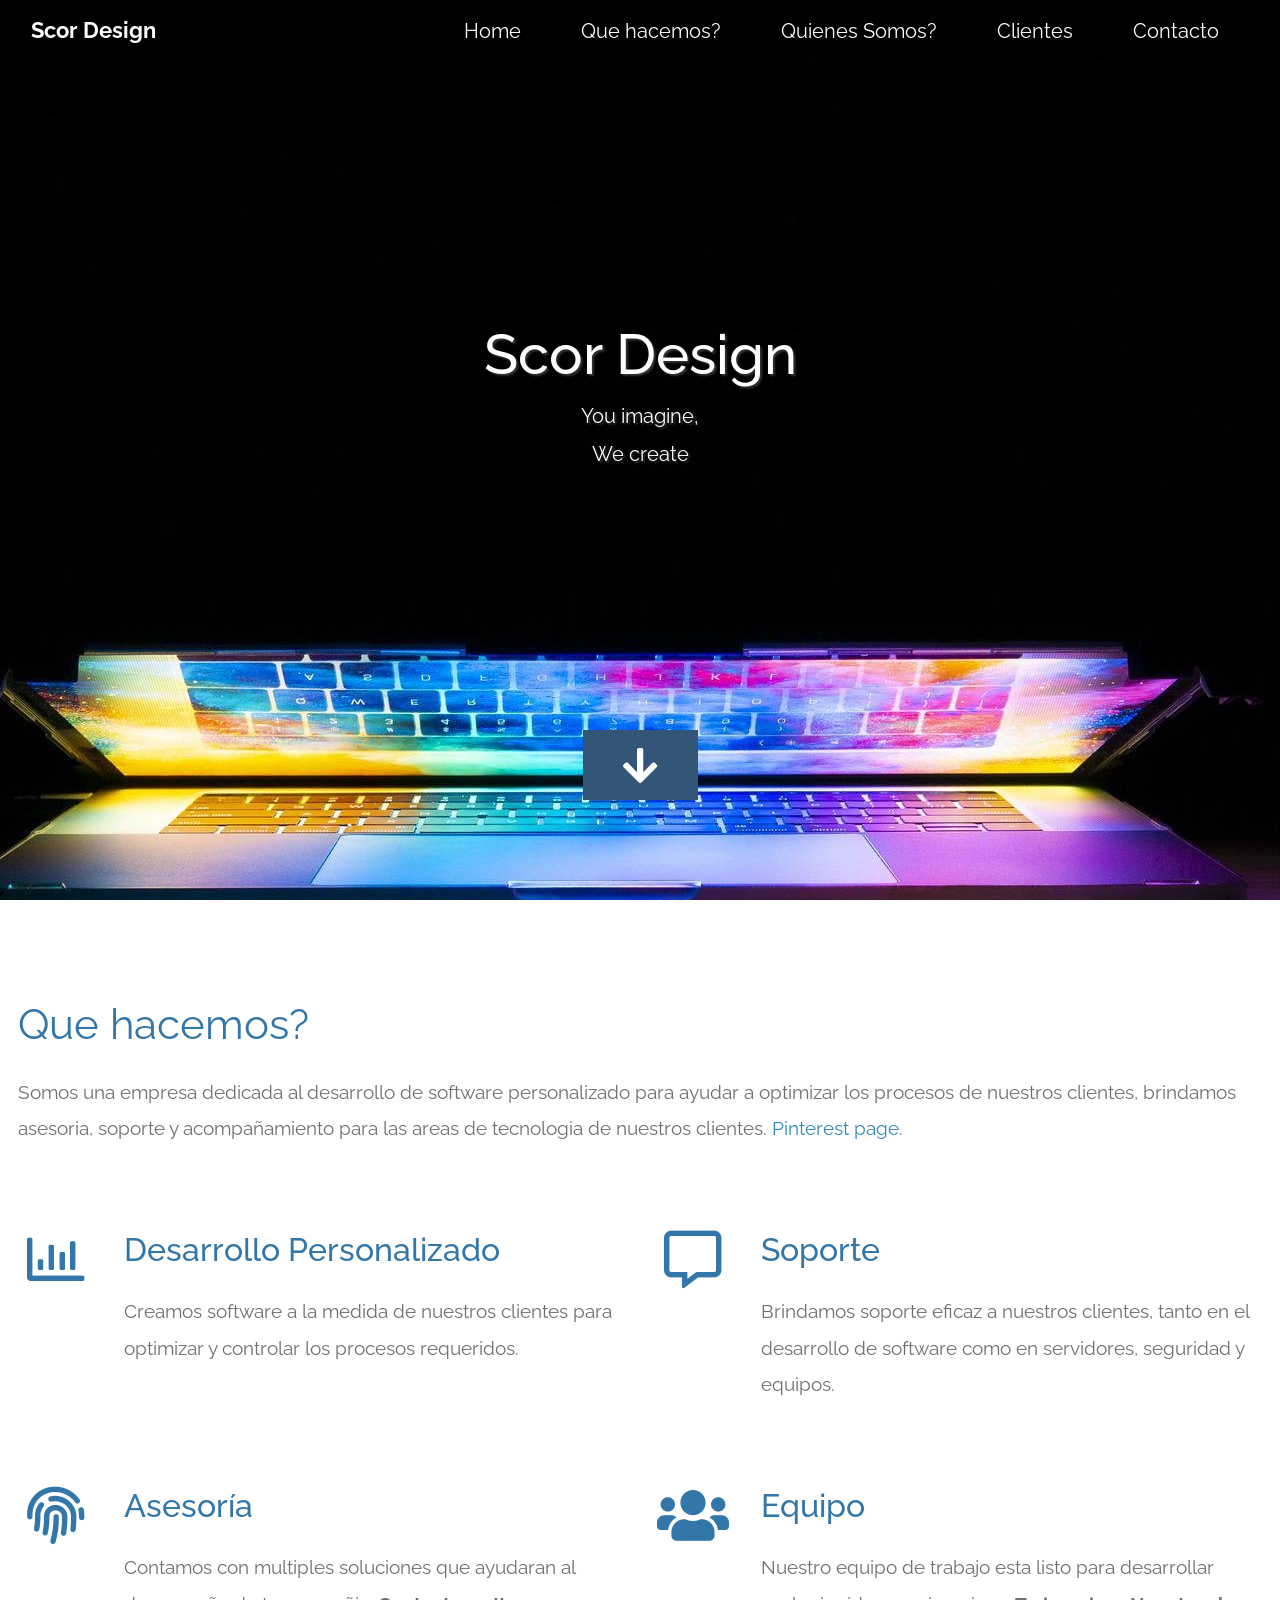
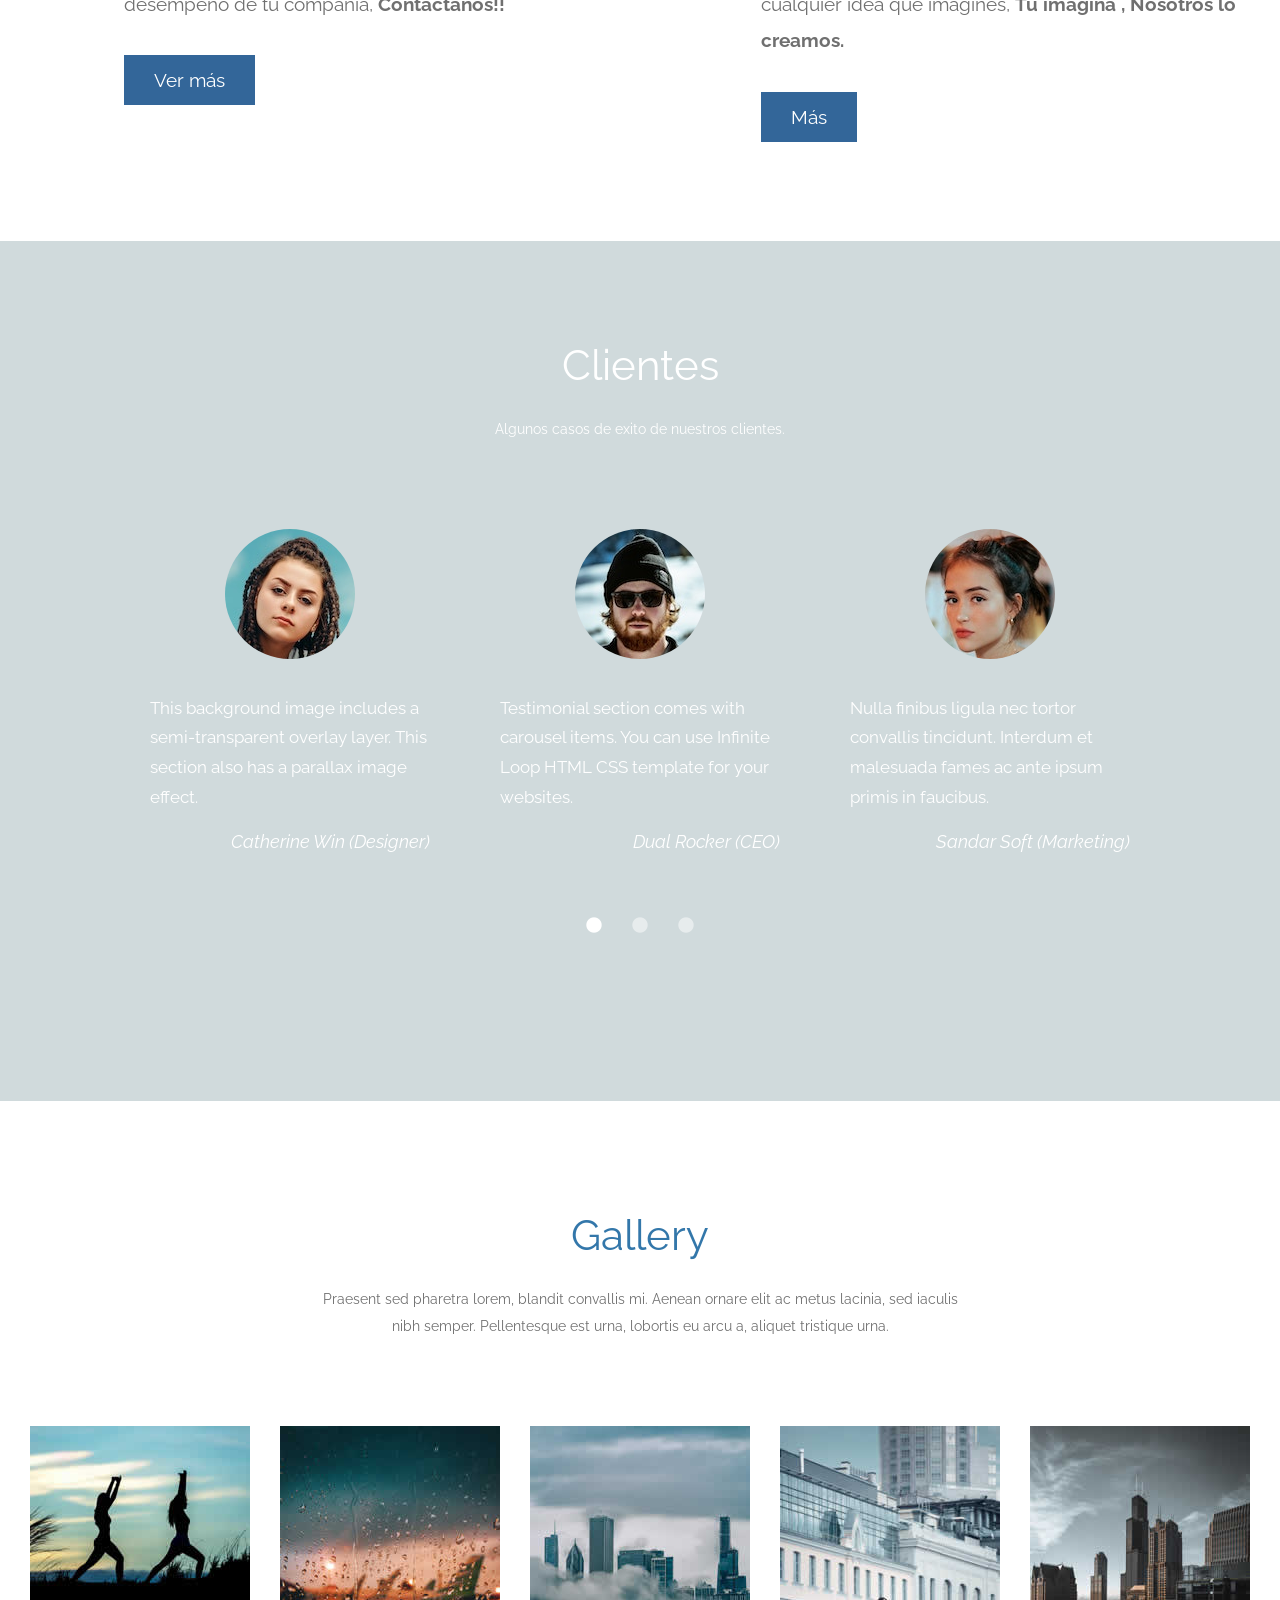
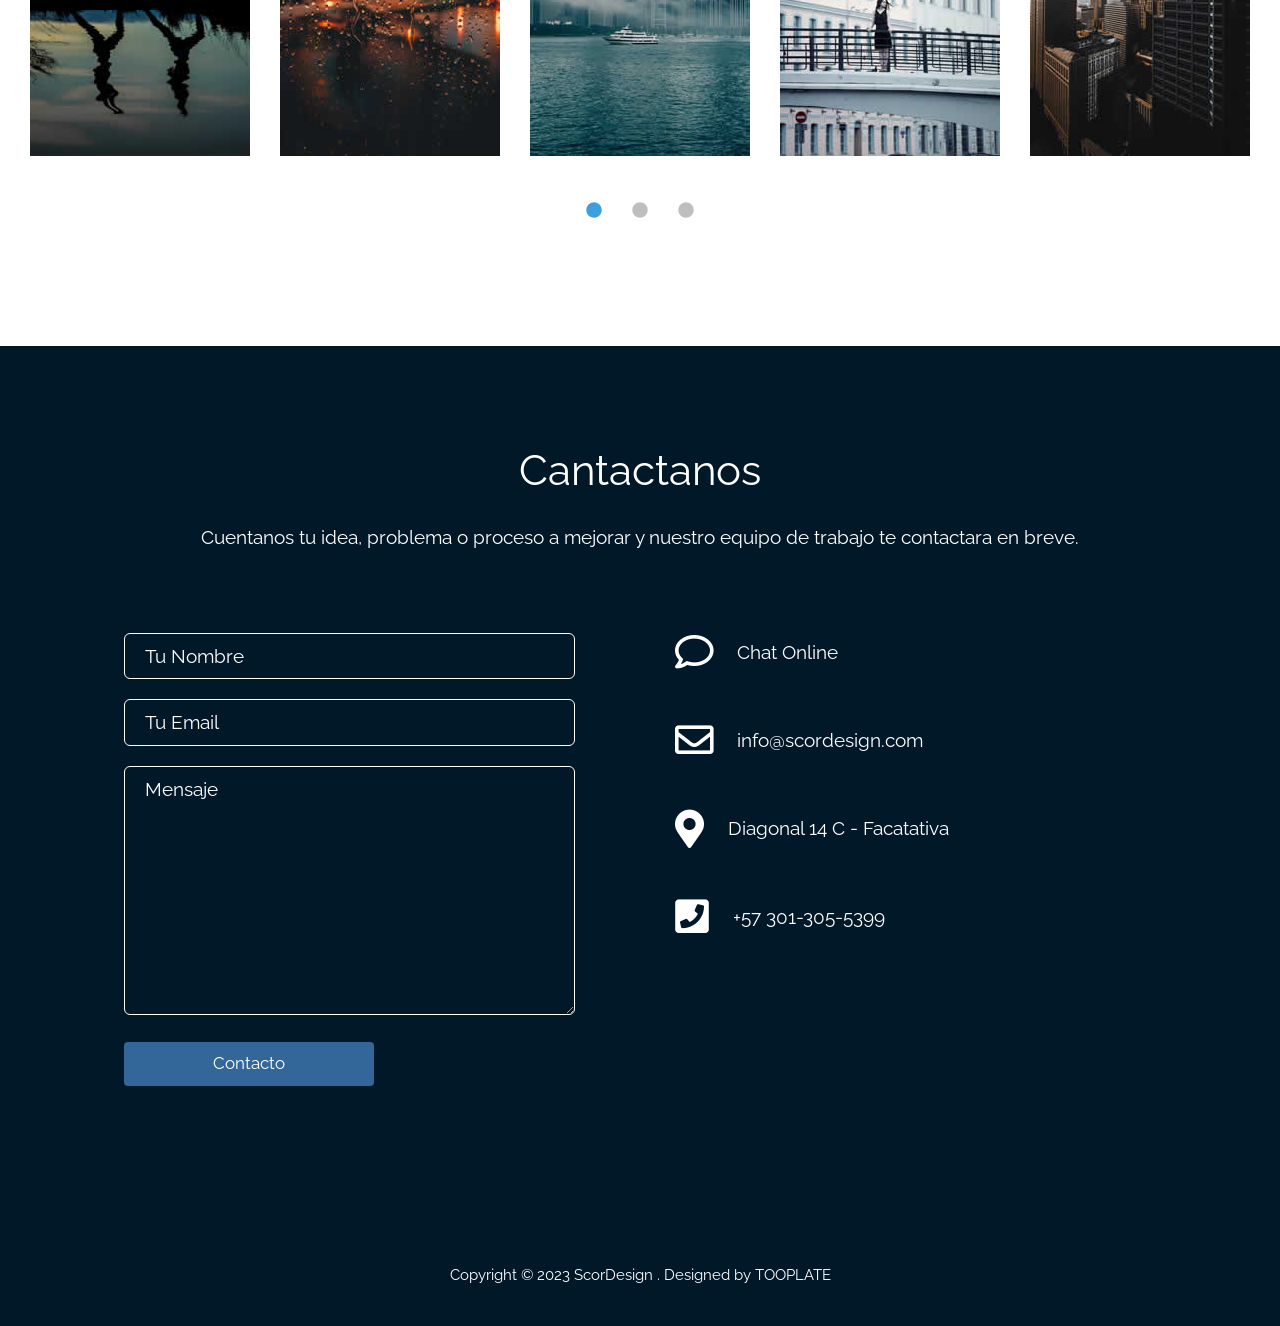
==== index.html @ 30b3834d "Update index.html" ====
<!DOCTYPE html>
<html lang="en">
  <head>
    <meta charset="UTF-8" />
    <meta name="viewport" content="width=device-width, initial-scale=1.0" />
    <meta http-equiv="X-UA-Compatible" content="ie=edge" />
    <title>Scor Design</title>
    <link rel="stylesheet" href="fontawesome-5.5/css/all.min.css" />
    <link rel="stylesheet" href="slick/slick.css">
    <link rel="stylesheet" href="slick/slick-theme.css">
    <link rel="stylesheet" href="magnific-popup/magnific-popup.css">
    <link rel="stylesheet" href="css/bootstrap.min.css" />
    <link rel="stylesheet" href="css/tooplate-infinite-loop.css" />
<!--
Tooplate 2117 Infinite Loop
https://www.tooplate.com/view/2117-infinite-loop
-->

  </head>
  <body>    
    <!-- Hero section -->
    <section id="infinite" class="text-white tm-font-big tm-parallax">
      <!-- Navigation -->
      <nav class="navbar navbar-expand-md tm-navbar" id="tmNav">              
        <div class="container">   
          <div class="tm-next">
              <a href="#infinite" class="navbar-brand">Scor Design</a>
          </div>             
            
          <button class="navbar-toggler" type="button" data-toggle="collapse" data-target="#navbarSupportedContent" aria-controls="navbarSupportedContent" aria-expanded="false" aria-label="Toggle navigation">
            <i class="fas fa-bars navbar-toggler-icon"></i>
          </button>
          <div class="collapse navbar-collapse" id="navbarSupportedContent">
            <ul class="navbar-nav ml-auto">
              <li class="nav-item">
                  <a class="nav-link tm-nav-link" href="#infinite">Home</a>
              </li>
              <li class="nav-item">
                  <a class="nav-link tm-nav-link" href="#whatwedo">Que hacemos?</a>
              </li>
              <li class="nav-item">
                <a class="nav-link tm-nav-link" href="#testimonials">Quienes Somos?</a>
              </li>
              <li class="nav-item">
                  <a class="nav-link tm-nav-link" href="#gallery">Clientes</a>
              </li>
              <li class="nav-item">
                  <a class="nav-link tm-nav-link" href="#contact">Contacto</a>
              </li>                    
            </ul>
          </div>        
        </div>
      </nav>
      
      <div class="text-center tm-hero-text-container">
        <div class="tm-hero-text-container-inner">
            <h2 class="tm-hero-title">Scor Design</h2>
            <p class="tm-hero-subtitle">
              You imagine, 

              <br>We create
            </p>
        </div>        
      </div>

      <div class="tm-next tm-intro-next">
        <a href="#whatwedo" class="text-center tm-down-arrow-link">
          <i class="fas fa-2x fa-arrow-down tm-down-arrow"></i>
        </a>
      </div>      
    </section>

    <section id="whatwedo" class="tm-section-pad-top">
      
      <div class="container">

            <div class="row tm-content-box"><!-- first row -->
                <div class="col-lg-12 col-xl-12">
                    <div class="tm-intro-text-container">
                        <h2 class="tm-text-primary mb-4 tm-section-title">Que hacemos?</h2>
                        <p class="mb-4 tm-intro-text">
                          Somos una empresa dedicada al desarrollo de software personalizado para ayudar a optimizar 
                          los procesos de nuestros clientes, brindamos asesoria, soporte y acompañamiento para las areas de tecnologia de nuestros clientes.   <a href="#">Pinterest page</a>.</p>
                    </div>
                </div>

            </div><!-- first row -->
            
            <div class="row tm-content-box"><!-- second row -->
        		<div class="col-lg-1">
                    <i class="far fa-3x fa-chart-bar text-center tm-icon"></i>
                </div>
                <div class="col-lg-5">
                    <div class="tm-intro-text-container">
                        <h2 class="tm-text-primary mb-4">Desarrollo Personalizado</h2>
                        <p class="mb-4 tm-intro-text">
                          Creamos software a la medida de nuestros clientes para optimizar y controlar los procesos requeridos.
                        </p>
                    </div>
                </div>
                
                <div class="col-lg-1">
                    <i class="far fa-3x fa-comment-alt text-center tm-icon"></i>
                </div>
                <div class="col-lg-5">
                    <div class="tm-intro-text-container">
                        <h2 class="tm-text-primary mb-4">Soporte</h2>
                        <p class="mb-4 tm-intro-text">
                          Brindamos soporte eficaz a nuestros clientes, tanto en el desarrollo de software como en servidores, seguridad y equipos.</p>
                    </div>
                </div>

            </div><!-- second row -->
            
            <div class="row tm-content-box"><!-- third row -->
        		<div class="col-lg-1">
                    <i class="fas fa-3x fa-fingerprint text-center tm-icon"></i>
                </div>
                <div class="col-lg-5">
                    <div class="tm-intro-text-container">
                        <h2 class="tm-text-primary mb-4">Asesoría</h2>
                        <p class="mb-4 tm-intro-text">
                        Contamos con multiples soluciones que ayudaran al desempeño de tu compañia, <b>Contactanos!!</b>
                        </p>
                          
                          <div class="tm-continue">
                            <a href="#testimonials" class="tm-intro-text tm-btn-primary">Ver más</a>
                        </div>
                    </div>
                </div>
                
                <div class="col-lg-1">
                    <i class="fas fa-3x fa-users text-center tm-icon"></i>
                </div>
                <div class="col-lg-5">
                    <div class="tm-intro-text-container">
                      <h2 class="tm-text-primary mb-4">Equipo</h2>
                        <p class="mb-4 tm-intro-text">
                          Nuestro equipo de trabajo esta listo para desarrollar cualquier idea que imagines, <b>Tu imagina , Nosotros lo creamos.</b>
                   </p>
                          
                          <div class="tm-continue">
                            <a href="#testimonials" class="tm-intro-text tm-btn-primary">Más</a>
                        </div>
                    </div>
                </div>

            </div><!-- third row -->

        </div>
      
    </section>
    
    <section id="testimonials" class="tm-section-pad-top tm-parallax-2">      
      <div class="container tm-testimonials-content">
        <div class="row">
          <div class="col-lg-12 tm-content-box">
            <h2 class="text-white text-center mb-4 tm-section-title">Clientes</h2>
            <p class="mx-auto tm-section-desc text-center">
               Algunos casos de exito de nuestros clientes.
              </p>
            <div class="mx-auto tm-gallery-container tm-gallery-container-2">
              <div class="tm-testimonials-carousel">
                <figure class="tm-testimonial-item">
                  <img src="img/testimonial-img-01.jpg" alt="Image" class="img-fluid mx-auto">
                  <blockquote>This background image includes a semi-transparent overlay layer. This section also has a parallax image effect.</blockquote>
                  <figcaption>Catherine Win (Designer)</figcaption>
                </figure>

                <figure class="tm-testimonial-item">
                  <img src="img/testimonial-img-02.jpg" alt="Image" class="img-fluid mx-auto">
                  <blockquote>Testimonial section comes with carousel items. You can use Infinite Loop HTML CSS template for your websites.</blockquote>
                  <figcaption>Dual Rocker (CEO)</figcaption>
                </figure>

                <figure class="tm-testimonial-item">
                  <img src="img/testimonial-img-03.jpg" alt="Image" class="img-fluid mx-auto">
                  <blockquote>Nulla finibus ligula nec tortor convallis tincidunt. Interdum et malesuada fames ac ante ipsum primis in faucibus.</blockquote>
                  <figcaption>Sandar Soft (Marketing)</figcaption>
                </figure>

                <figure class="tm-testimonial-item">
                  <img src="img/testimonial-img-04.jpg" alt="Image" class="img-fluid mx-auto">
                  <blockquote>Curabitur rutrum pharetra lobortis. Pellentesque vehicula, velit quis eleifend fermentum, erat arcu aliquet neque.</blockquote>
                  <figcaption>Oliva Htoo (Designer)</figcaption>
                </figure>

                <figure class="tm-testimonial-item">
                  <img src="img/testimonial-img-02.jpg" alt="Image" class="img-fluid mx-auto">
                  <blockquote>Integer sit amet risus et erat imperdiet finibus. Nam lacus nunc, vulputate id ex eget, euismod auctor augue.</blockquote>
                  <figcaption>Jacob Joker (CTO)</figcaption>
                </figure>
              </div>
            </div>
          </div>
        </div>
      </div>
      <div class="tm-bg-overlay"></div>
    </section>
    
    <section id="gallery" class="tm-section-pad-top">
      <div class="container tm-container-gallery">
        <div class="row">
          <div class="text-center col-12">
              <h2 class="tm-text-primary tm-section-title mb-4">Gallery</h2>
              <p class="mx-auto tm-section-desc">
                Praesent sed pharetra lorem, blandit convallis mi. Aenean ornare elit ac metus lacinia, sed iaculis nibh semper. Pellentesque est urna, lobortis eu arcu a, aliquet tristique urna.
              </p>
          </div>            
        </div>
        <div class="row">
            <div class="col-12">
                <div class="mx-auto tm-gallery-container">
                    <div class="grid tm-gallery">
                      <a href="img/gallery-img-01.jpg">
                        <figure class="effect-honey tm-gallery-item">
                          <img src="img/gallery-tn-01.jpg" alt="Image 1" class="img-fluid">
                          <figcaption>
                            <h2><i>Physical Health <span>Exercise!</span></i></h2>
                          </figcaption>
                        </figure>
                      </a>
                      <a href="img/gallery-img-02.jpg">
                        <figure class="effect-honey tm-gallery-item">
                          <img src="img/gallery-tn-02.jpg" alt="Image 2" class="img-fluid">
                          <figcaption>
                            <h2><i>Rain on Glass <span>Second Image</span></i></h2>
                          </figcaption>
                        </figure>
                      </a>
                      <a href="img/gallery-img-03.jpg">
                        <figure class="effect-honey tm-gallery-item">
                          <img src="img/gallery-tn-03.jpg" alt="Image 3" class="img-fluid">
                          <figcaption>
                            <h2><i><span>Sea View</span> Mega City</i></h2>
                          </figcaption>
                        </figure>
                      </a>
                      <a href="img/gallery-img-04.jpg">
                        <figure class="effect-honey tm-gallery-item">
                          <img src="img/gallery-tn-04.jpg" alt="Image 4" class="img-fluid">
                          <figcaption>
                            <h2><i>Dream Girl <span>Thoughts</span></i></h2>
                          </figcaption>
                        </figure>
                      </a>
                      <a href="img/gallery-img-05.jpg">
                        <figure class="effect-honey tm-gallery-item">
                          <img src="img/gallery-tn-05.jpg" alt="Image 5" class="img-fluid">
                          <figcaption>
                            <h2><i><span>Workstation</span> Offices</i></h2>
                          </figcaption>
                        </figure>
                      </a>
                      <a href="img/gallery-img-06.jpg">
                        <figure class="effect-honey tm-gallery-item">
                          <img src="img/gallery-tn-06.jpg" alt="Image 6" class="img-fluid">
                          <figcaption>
                            <h2><i>Just Above <span>The City</span></i></h2>
                          </figcaption>
                        </figure>
                      </a>
                      <a href="img/gallery-img-01.jpg">
                        <figure class="effect-honey tm-gallery-item">
                          <img src="img/gallery-tn-01.jpg" alt="Image 7" class="img-fluid">
                          <figcaption>
                            <h2><i>Another <span>Exercise Time</span></i></h2>
                          </figcaption>
                        </figure>
                      </a>
                      <a href="img/gallery-img-02.jpg">
                        <figure class="effect-honey tm-gallery-item">
                          <img src="img/gallery-tn-02.jpg" alt="Image 8" class="img-fluid">
                          <figcaption>
                            <h2><i>Repeated <span>Image Spot</span></i></h2>
                          </figcaption>
                        </figure>
                      </a>
                    </div>
                </div>                
            </div>        
          </div>
      </div>
    </section>

    <!-- Contact -->
    <section id="contact" class="tm-section-pad-top tm-parallax-2">
    
      <div class="container tm-container-contact">
        
        <div class="row">
            
            <div class="text-center col-12">
                <h2 class="tm-section-title mb-4">Cantactanos</h2>
                <p class="mb-5">
                 Cuentanos tu idea, problema o proceso a mejorar y nuestro equipo de trabajo te contactara en breve.
                </p><br>
            </div>
            
            <div class="col-sm-12 col-md-6">
              <form action="" method="get">
                <input id="name" name="name" type="text" placeholder="Tu Nombre" class="tm-input" required />
                <input id="email" name="email" type="email" placeholder="Tu Email" class="tm-input" required />
                <textarea id="message" name="message" rows="8" placeholder="Mensaje" class="tm-input" required></textarea>
                <button type="submit" class="btn tm-btn-submit">Contacto</button>
              </form>
            </div>
            
            <div class="col-sm-12 col-md-6">

                <div class="contact-item">
                  <a rel="nofollow" href="https://www.tooplate.com/contact" class="item-link">
                      <i class="far fa-2x fa-comment mr-4"></i>
                      <span class="mb-0">Chat Online</span>
                  </a>              
                </div>
                
                <div class="contact-item">
                  <a rel="nofollow" href="mailto:mail@company.com" class="item-link">
                      <i class="far fa-2x fa-envelope mr-4"></i>
                      <span class="mb-0">info@scordesign.com</span>
                  </a>              
                </div>
                
                <div class="contact-item">
                  <a rel="nofollow" href="https://www.google.com/maps" class="item-link">
                      <i class="fas fa-2x fa-map-marker-alt mr-4"></i>
                      <span class="mb-0">Diagonal 14 C - Facatativa</span>
                  </a>              
                </div>
                
                <div class="contact-item">
                  <a rel="nofollow" href="tel:0100200340" class="item-link">
                      <i class="fas fa-2x fa-phone-square mr-4"></i>
                      <span class="mb-0">+57 301-305-5399</span>
                  </a>              
                </div>
                
                <div class="contact-item">&nbsp;</div>
            
            </div>
            
            
        </div><!-- row ending -->
        
      </div>

      	<footer class="text-center small tm-footer">
          <p class="mb-0">
          Copyright &copy; 2023 ScorDesign 
          
          . <a rel="nofollow" href="https://www.tooplate.com" title="HTML templates">Designed by TOOPLATE</a></p>
        </footer>

    </section>
    
    <script src="js/jquery-1.9.1.min.js"></script>     
    <script src="slick/slick.min.js"></script>
    <script src="magnific-popup/jquery.magnific-popup.min.js"></script>
    <script src="js/easing.min.js"></script>
    <script src="js/jquery.singlePageNav.min.js"></script>     
    <script src="js/bootstrap.min.js"></script> 
    <script>

      function getOffSet(){
        var _offset = 450;
        var windowHeight = window.innerHeight;

        if(windowHeight > 500) {
          _offset = 400;
        } 
        if(windowHeight > 680) {
          _offset = 300
        }
        if(windowHeight > 830) {
          _offset = 210;
        }

        return _offset;
      }

      function setParallaxPosition($doc, multiplier, $object){
        var offset = getOffSet();
        var from_top = $doc.scrollTop(),
          bg_css = 'center ' +(multiplier * from_top - offset) + 'px';
        $object.css({"background-position" : bg_css });
      }

      // Parallax function
      // Adapted based on https://codepen.io/roborich/pen/wpAsm        
      var background_image_parallax = function($object, multiplier, forceSet){
        multiplier = typeof multiplier !== 'undefined' ? multiplier : 0.5;
        multiplier = 1 - multiplier;
        var $doc = $(document);
        // $object.css({"background-attatchment" : "fixed"});

        if(forceSet) {
          setParallaxPosition($doc, multiplier, $object);
        } else {
          $(window).scroll(function(){          
            setParallaxPosition($doc, multiplier, $object);
          });
        }
      };

      var background_image_parallax_2 = function($object, multiplier){
        multiplier = typeof multiplier !== 'undefined' ? multiplier : 0.5;
        multiplier = 1 - multiplier;
        var $doc = $(document);
        $object.css({"background-attachment" : "fixed"});
        
        $(window).scroll(function(){
          if($(window).width() > 768) {
            var firstTop = $object.offset().top,
                pos = $(window).scrollTop(),
                yPos = Math.round((multiplier * (firstTop - pos)) - 186);              

            var bg_css = 'center ' + yPos + 'px';

            $object.css({"background-position" : bg_css });
          } else {
            $object.css({"background-position" : "center" });
          }
        });
      };
      
      $(function(){
        // Hero Section - Background Parallax
        background_image_parallax($(".tm-parallax"), 0.30, false);
        background_image_parallax_2($("#contact"), 0.80);   
        background_image_parallax_2($("#testimonials"), 0.80);   
        
        // Handle window resize
        window.addEventListener('resize', function(){
          background_image_parallax($(".tm-parallax"), 0.30, true);
        }, true);

        // Detect window scroll and update navbar
        $(window).scroll(function(e){          
          if($(document).scrollTop() > 120) {
            $('.tm-navbar').addClass("scroll");
          } else {
            $('.tm-navbar').removeClass("scroll");
          }
        });
        
        // Close mobile menu after click 
        $('#tmNav a').on('click', function(){
          $('.navbar-collapse').removeClass('show'); 
        })

        // Scroll to corresponding section with animation
        $('#tmNav').singlePageNav({
          'easing': 'easeInOutExpo',
          'speed': 600
        });        
        
        // Add smooth scrolling to all links
        // https://www.w3schools.com/howto/howto_css_smooth_scroll.asp
        $("a").on('click', function(event) {
          if (this.hash !== "") {
            event.preventDefault();
            var hash = this.hash;

            $('html, body').animate({
              scrollTop: $(hash).offset().top
            }, 600, 'easeInOutExpo', function(){
              window.location.hash = hash;
            });
          } // End if
        });

        // Pop up
        $('.tm-gallery').magnificPopup({
          delegate: 'a',
          type: 'image',
          gallery: { enabled: true }
        });

        $('.tm-testimonials-carousel').slick({
          dots: true,
          prevArrow: false,
          nextArrow: false,
          infinite: false,
          slidesToShow: 3,
          slidesToScroll: 1,
          responsive: [
            {
              breakpoint: 992,
              settings: {
                slidesToShow: 2
              }
            },
            {
              breakpoint: 768,
              settings: {
                slidesToShow: 2
              }
            }, 
            {
              breakpoint: 480,
              settings: {
                  slidesToShow: 1
              }                 
            }
          ]
        });

        // Gallery
        $('.tm-gallery').slick({
          dots: true,
          infinite: false,
          slidesToShow: 5,
          slidesToScroll: 2,
          responsive: [
          {
            breakpoint: 1199,
            settings: {
              slidesToShow: 4,
              slidesToScroll: 2
            }
          },
          {
            breakpoint: 991,
            settings: {
              slidesToShow: 3,
              slidesToScroll: 2
            }
          },
          {
            breakpoint: 767,
            settings: {
              slidesToShow: 2,
              slidesToScroll: 1
            }
          },
          {
            breakpoint: 480,
            settings: {
              slidesToShow: 1,
              slidesToScroll: 1
            }
          }
        ]
        });
      });
    </script>
  </body>
</html>
---- css/tooplate-infinite-loop.css ----
/*

Tooplate 2117 Infinite Loop

https://www.tooplate.com/view/2117-infinite-loop

*/

@import url("https://fonts.googleapis.com/css?family=Raleway:100,300,400,500,700,900");

body {
	font-family: "Raleway", sans-serif;
	font-size: 1.2em;
  color: #707070;
  margin: 0;
  padding: 0;
  overflow-x: hidden;
}
a {
  transition: all 0.3s ease;
  color: #38B;
}

a:hover,
a:focus {
  text-decoration: none;
  color: #D40;
}

a:focus {
  outline: none;
}

.btn {
  padding: 8px 32px;
}

.btn:hover {
  background-color: #ced4da;
}

blockquote {
  font-size: 0.86em;
  line-height: 1.8em;
}

.tm-section-pad-top {
  padding-top: 80px;
  padding-bottom: 40px;
}

.tm-content-box {
  padding-top: 20px;
  padding-bottom: 40px;
}

.tm-text-primary {
  color: #37A;
}

.tm-font-big {
  font-size: 1.25rem;
}

.tm-btn-primary {
  color: white;
  background-color: #369;
  padding: 14px 30px;
}

.tm-btn-primary:hover,
.tm-btn-primary:focus {
  color: white;
  background-color: #38B;
}

/* Navbar */

.tm-navbar {
  position: fixed;
  width: 100%;
  z-index: 1000;
  background-color: transparent;
  transition: all 0.3s ease;
}

.tm-navbar.scroll {
  background-color: white;
  border-bottom: 1px solid #e9ecef;
}

.navbar-brand {
  color: white;
  font-size: 1.4rem;
  font-weight: bold;
}

.navbar-brand:hover,
.tm-navbar.scroll .navbar-brand:hover {
  color: #38B;
}

.tm-navbar.scroll .navbar-brand {
  color: #369;
}

.nav-item {
  list-style: none;
}

.tm-nav-link {
  color: white;
}

.tm-navbar.scroll .tm-nav-link {
  color: #369;
}

.tm-navbar.scroll .tm-nav-link:hover,
.tm-navbar.scroll .tm-nav-link.current,
.tm-nav-link:hover {
  color: #FFF;
  background-color: #369;
}

.navbar-toggler {
  border: 1px solid white;
  padding-left: 10px;
  padding-right: 10px;
}

.navbar-toggler-icon {
  color: white;
  padding-top: 6px;
}

.tm-navbar.scroll .navbar-toggler {
  border: 1px solid #707070;
}

.tm-navbar.scroll .navbar-toggler-icon {
  color: #707070;
}

/* Hero */

#infinite {
	background-color: #222;
  background-image: url(../img/infinite-loop-01.jpg);
  background-repeat: no-repeat;
  height: 100vh;
  min-height: 375px;
  position: relative;
}

@media (min-height: 600px) and (min-width: 1920px) {
  #infinite {
    background-size: cover;
  }
}

@media (min-height: 830px) {
  #infinite {
    background-position: center -210px;
  }
}

@media (min-height: 680px) and (max-height: 829px) {
  #infinite {
    background-position: center -300px;
  }
}

@media (min-height: 500px) and (max-height: 679px) {
  #infinite {
    background-position: center -400px;
  }
}

@media (max-height: 499px) {
  #infinite {
    background-position: center -450px;
  }
}

.tm-hero-text-container {
  width: 100%;
  height: 100%;
  display: flex;
  flex-flow: column;
  justify-content: center;
}

.tm-hero-text-container-inner {
  margin-top: -90px;
}

.tm-hero-title {
  font-size: 3.5rem;
  text-shadow: 2px 2px 2px #333;
}

.tm-hero-subtitle {
  text-shadow: 2px 2px 2px #333;
}

.tm-intro-next {
  position: absolute;
  bottom: 100px;
  left: 0;
  right: 0;
}

@media (max-height: 480px) {
  .tm-hero-text-container-inner {
    margin-top: -40px;
  }

  .tm-intro-next {
    bottom: 20px;
  }
}

.tm-down-arrow-link {
  display: block;
  margin-top: 18%;
}

.tm-down-arrow {
  	color: #FFF;
    cursor: pointer;
    background: #357;
    padding: 15px 40px;
    transition: all 0.3s ease;
}

.tm-down-arrow:hover,
.tm-down-arrow:focus {
  color: #FFF;
  background: #37A;
  padding: 20px 50px;
}

/* Introduction */

#introduction {
  padding-bottom: 100px;
}

.tm-section-title {
  font-size: 2.6rem;
  font-weight: normal;
}

.tm-intro-text {
  font-size: 1.2rem;
}

.tm-icon {
  display: block;
  color: #37A;
}

.tm-continue {
	padding: 20px 0 30px 0;
}

/* Testimonials */
#testimonials {
  color: white;
  background-image: url(../img/infinite-loop-02.jpg);
  background-size: cover;
  background-repeat: no-repeat;
  background-size: 100%;
  position: relative;
}

@media (max-width: 991px) {
  #testimonials {
    background-image: url(../img/infinite-loop-02-mobile.jpg);
  }
}

.tm-testimonials-content {
  position: relative;
  z-index: 100;
}

.tm-bg-overlay {
  width: 100%;
  height: 100%;
  background: rgba(20, 70, 80, 0.2);
  position: absolute;
  top: 0;
  left: 0;
  right: 0;
  bottom: 0;
  z-index: 0;
}

.tm-testimonials-carousel {
  max-width: 1050px;
  margin: 0 auto;
}

.tm-testimonial-item {
  max-width: 290px;
  margin-left: 35px;
  margin-right: 35px;
}

.tm-testimonial-item img {
  border-radius: 50%;
  margin-bottom: 35px;
}

.tm-testimonial-item figcaption {
  text-align: right;
  font-style: italic;
  font-size: 1.1rem;
}

/* Work */

.tm-section-desc {
  max-width: 650px;
  width: 100%;
  font-size: 0.9rem;
}

.tm-gallery-container {
  padding-top: 70px;
  padding-bottom: 120px;
}

.tm-gallery-item {
  margin: 0 15px;
}

.slick-dots {
  bottom: -65px;
}

.slick-dots li {
  margin: 0 13px;
}

.slick-dots li button:hover:before,
.slick-dots li button:focus:before,
.slick-dots li.slick-active button:before {
  opacity: 1;
  color: #3ba0dd;
}

.tm-testimonials-carousel .slick-dots li button:before {
  color: white;
  opacity: 0.5;
}

.tm-testimonials-carousel .slick-dots li button:hover:before,
.tm-testimonials-carousel .slick-dots li button:focus:before,
.tm-testimonials-carousel .slick-dots li.slick-active button:before {
  color: white;
  opacity: 1;
}

.slick-dots li button:before {
  font-size: 18px;
}

/* Hover Effect */
/* Common style */
.grid figure {
  position: relative;
  float: left;
  overflow: hidden;
  background: #3085a3;
  text-align: center;
  cursor: pointer;
}

.grid figure img {
  position: relative;
  display: block;
  min-height: 100%;
  max-width: 100%;
  opacity: 0.8;
}

.grid figure figcaption {
  padding: 2em;
  color: #fff;
  text-transform: uppercase;
  font-size: 1.25em;
  -webkit-backface-visibility: hidden;
  backface-visibility: hidden;
}

.grid figure figcaption::before,
.grid figure figcaption::after {
  pointer-events: none;
}

.grid figure figcaption,
.grid figure figcaption > a {
  position: absolute;
  top: 0;
  left: 0;
  width: 100%;
  height: 100%;
}

/* Anchor will cover the whole item by default */
/* For some effects it will show as a button */
.grid figure figcaption > a {
  z-index: 1000;
  text-indent: 200%;
  white-space: nowrap;
  font-size: 0;
  opacity: 0;
}

.grid figure h2 {
  word-spacing: -0.15em;
  font-size: 0.9em;
  font-weight: 300;
}

.grid figure h2 span {
  font-weight: 600;
}

.grid figure h2,
.grid figure p {
  margin: 0;
}

.grid figure p {
  letter-spacing: 1px;
  font-size: 68.5%;
}

/*---------------*/
/***** Honey *****/
/*---------------*/

figure.effect-honey {
  background: #4a3753;
  max-width: 220px;
}

figure.effect-honey img {
  opacity: 1;
  -webkit-transition: opacity 0.35s;
  transition: opacity 0.35s;
}

figure.effect-honey:hover img {
  opacity: 0.4;
}

figure.effect-honey figcaption::before {
  position: absolute;
  bottom: 0;
  left: 0;
  width: 100%;
  height: 10px;
  background: #38C;
  content: "";
  -webkit-transform: translate3d(0, 10px, 0);
  transform: translate3d(0, 10px, 0);
}

figure.effect-honey h2 {
  position: absolute;
  bottom: 0;
  left: 0;
  padding: 1em 1.5em;
  width: 100%;
  text-align: left;
  -webkit-transform: translate3d(0, -30px, 0);
  transform: translate3d(0, -30px, 0);
}

figure.effect-honey h2 i {
  font-style: normal;
  opacity: 0;
  -webkit-transition: opacity 0.35s, -webkit-transform 0.35s;
  transition: opacity 0.35s, transform 0.35s;
  -webkit-transform: translate3d(0, -30px, 0);
  transform: translate3d(0, -30px, 0);
}

figure.effect-honey figcaption::before,
figure.effect-honey h2 {
  -webkit-transition: -webkit-transform 0.35s;
  transition: transform 0.35s;
}

figure.effect-honey:hover figcaption::before,
figure.effect-honey:hover h2,
figure.effect-honey:hover h2 i {
  opacity: 1;
  -webkit-transform: translate3d(0, 0, 0);
  transform: translate3d(0, 0, 0);
}

.tm-container-gallery {
	padding-top: 30px;
	}

/* Contact */

#contact {
  color: white;
  background-color: #001828;
  background-image: url(../img/infinite-loop-03.jpg);
  background-position: center;
  background-repeat: no-repeat;
  min-height: 980px;
  position: relative;
  padding-bottom: 50px;
  padding-top: 100px;
}

.contact-item {
  margin-left: 20px;
  margin-bottom: 50px;
}

.item-link {
  display: flex;
  align-items: center;
}

.item-link i,
.item-link span {
  color: white;
  transition: all 0.3s ease;
}

.item-link:hover i,
.item-link:hover span {
  color: #3496d8;
}

.tm-input {
	margin: 0 0 20px 0;
	width: 90%;
  padding: 8px 20px;
  border-radius: 6px;
  border: 1px solid white;
  background: transparent;
  color: white;
}

.tm-btn-submit {
	font-size: 0.9em;
	color: #fff;
	background-color: #369;
	width: 50%;
	margin-bottom: 60px;
}

.tm-btn-submit:hover {
	color: #fff;
	background-color: #38B;
}

::placeholder {
  /* Chrome, Firefox, Opera, Safari 10.1+ */
  color: white;
  opacity: 1; /* Firefox */
}

:-ms-input-placeholder {
  /* Internet Explorer 10-11 */
  color: white;
}

::-ms-input-placeholder {
  /* Microsoft Edge */
  color: white;
}

.tm-footer {
  position: absolute;
  bottom: 35px;
  left: 0;
  right: 0;
  padding: 0 15px;
}

.tm-footer a {
	color: #fff;
}

.tm-footer a:hover {
	color: #9CF;
}

.tm-footer-link {
  color: white;
}

.tm-footer-link:hover,
.tm-footer-link:focus {
  color: #38B;
  text-decoration: none;
}

p {
  line-height: 1.9;
}

@media (min-width: 768px) {
  .tm-intro-text-container {
    padding-left: 0px;
  }

  .navbar-expand-md .navbar-nav .nav-link {
    padding-right: 30px;
    padding-left: 30px;
  }
}

@media (min-width: 1200px) {
  .container {
    max-width: 1275px;
  }

  .tm-container-gallery {
    max-width: 1290px;
  }

  .tm-container-contact {
    max-width: 1063px;
  }
}

@media (max-width: 991px) {
  .tm-intro-text-container {
    padding-left: 15px;
    padding-top: 30px;
    max-width: 600px;
    margin-left: auto;
    margin-right: auto;
  }

  .tm-intro-img {
    display: block;
    margin-left: auto;
    margin-right: auto;
  }

  .tm-btn-submit {
    margin-left: 0;
    margin-top: 20px;
  }
}

@media (max-width: 767px) {

  .navbar-nav {
    max-width: 200px;
    text-align: right;
  }

  .navbar-collapse {
    background-color: rgb(255, 255, 255);
    padding: 10px;
    border-radius: 3px;
  }

  .navbar-collapse .nav-link {
    color: #707070;
	padding-right: 20px;
  }
}

@media (max-width: 480px) {
  .tm-gallery-container {
    max-width: 220px;
    margin-left: auto;
    margin-right: auto;
  }

  .tm-gallery-container-2 {
    max-width: 350px;
  }

  .slick-dots li {
    margin: 0 8px;
  }

  .tm-gallery-item {
    margin: 0;
  }
}
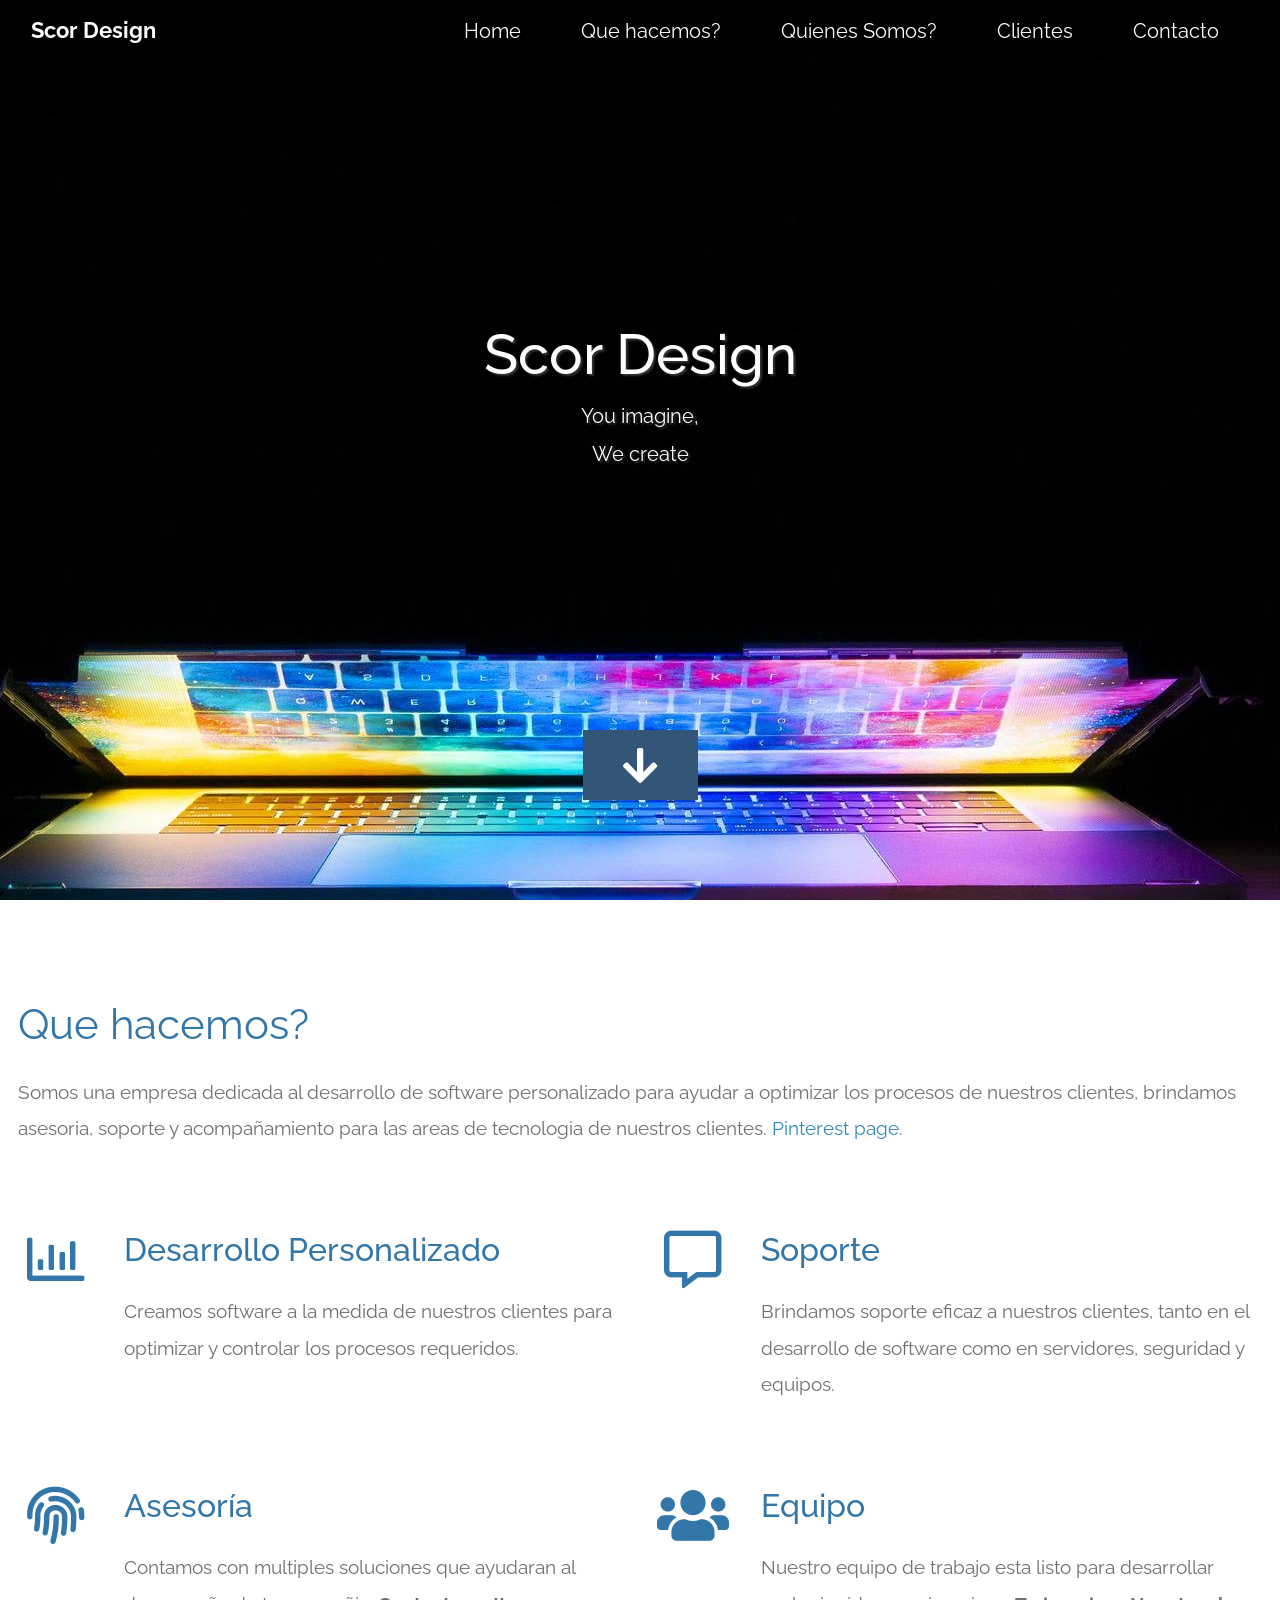
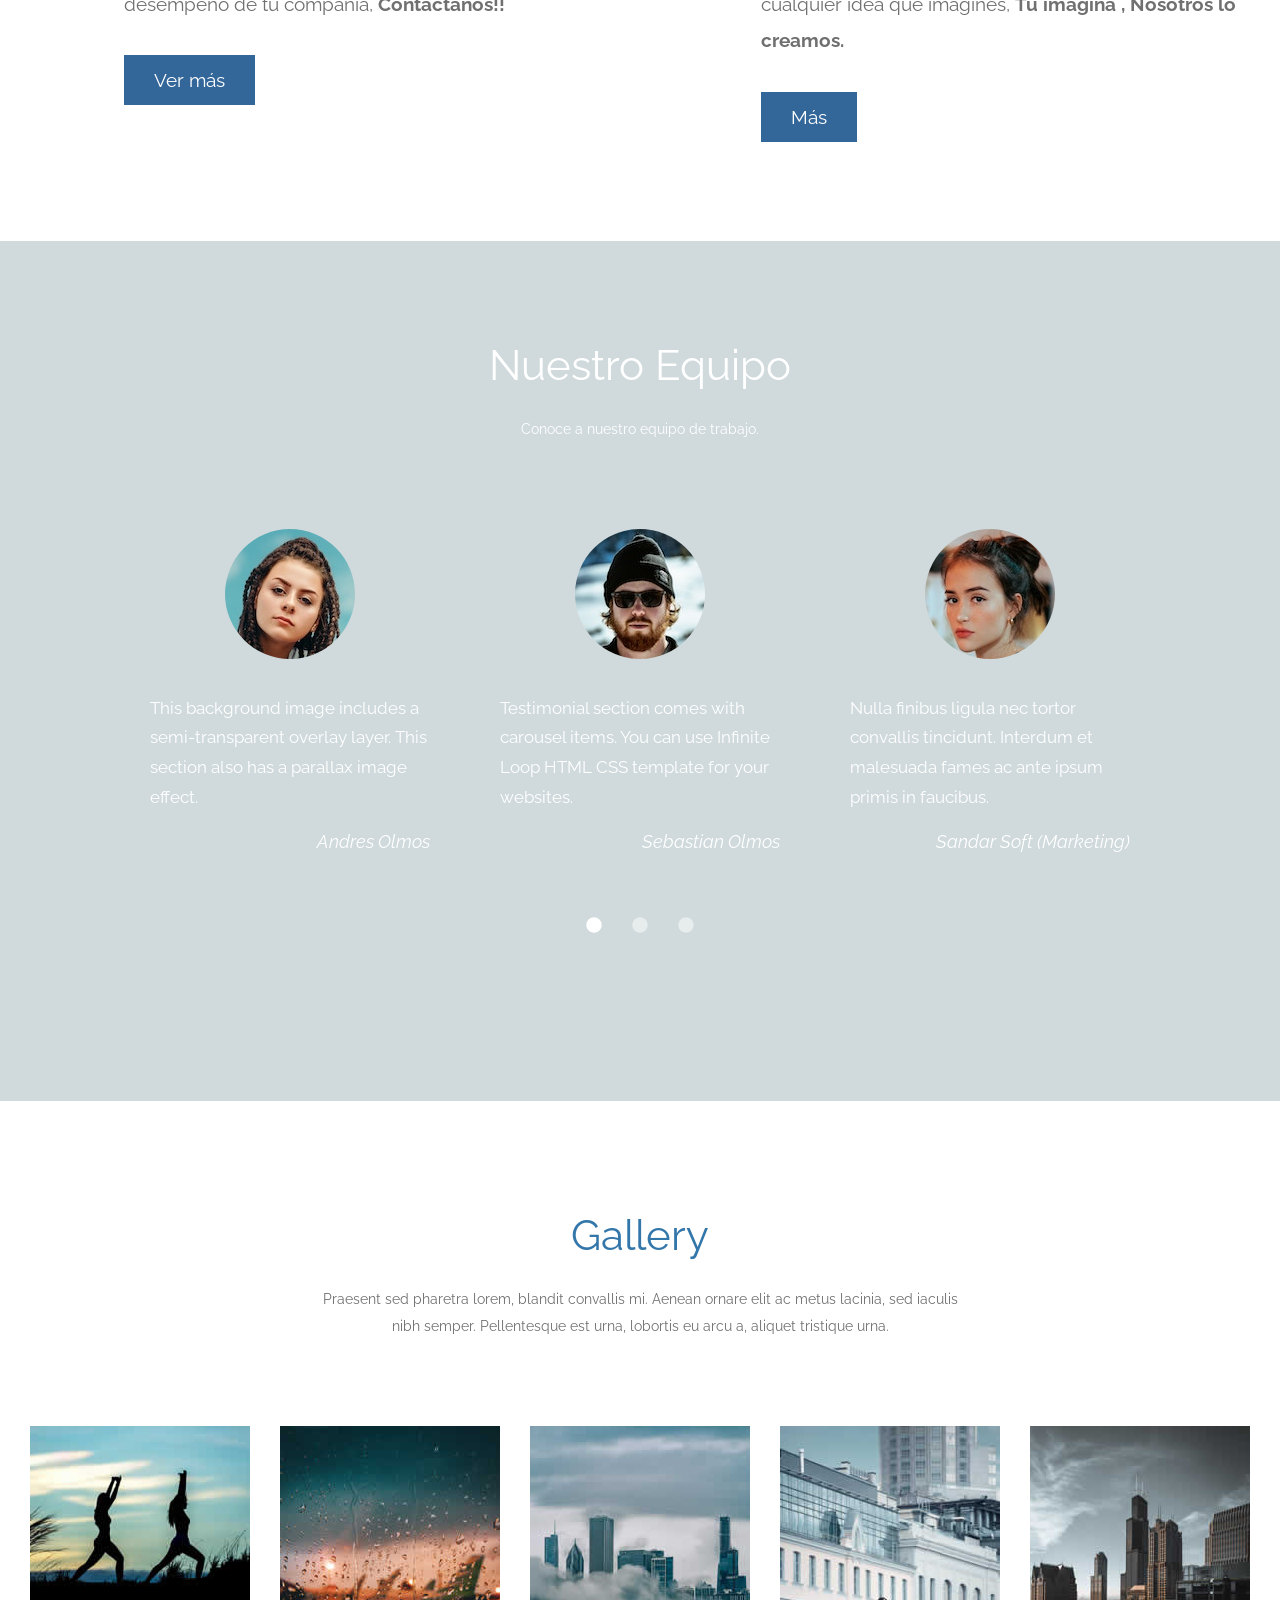
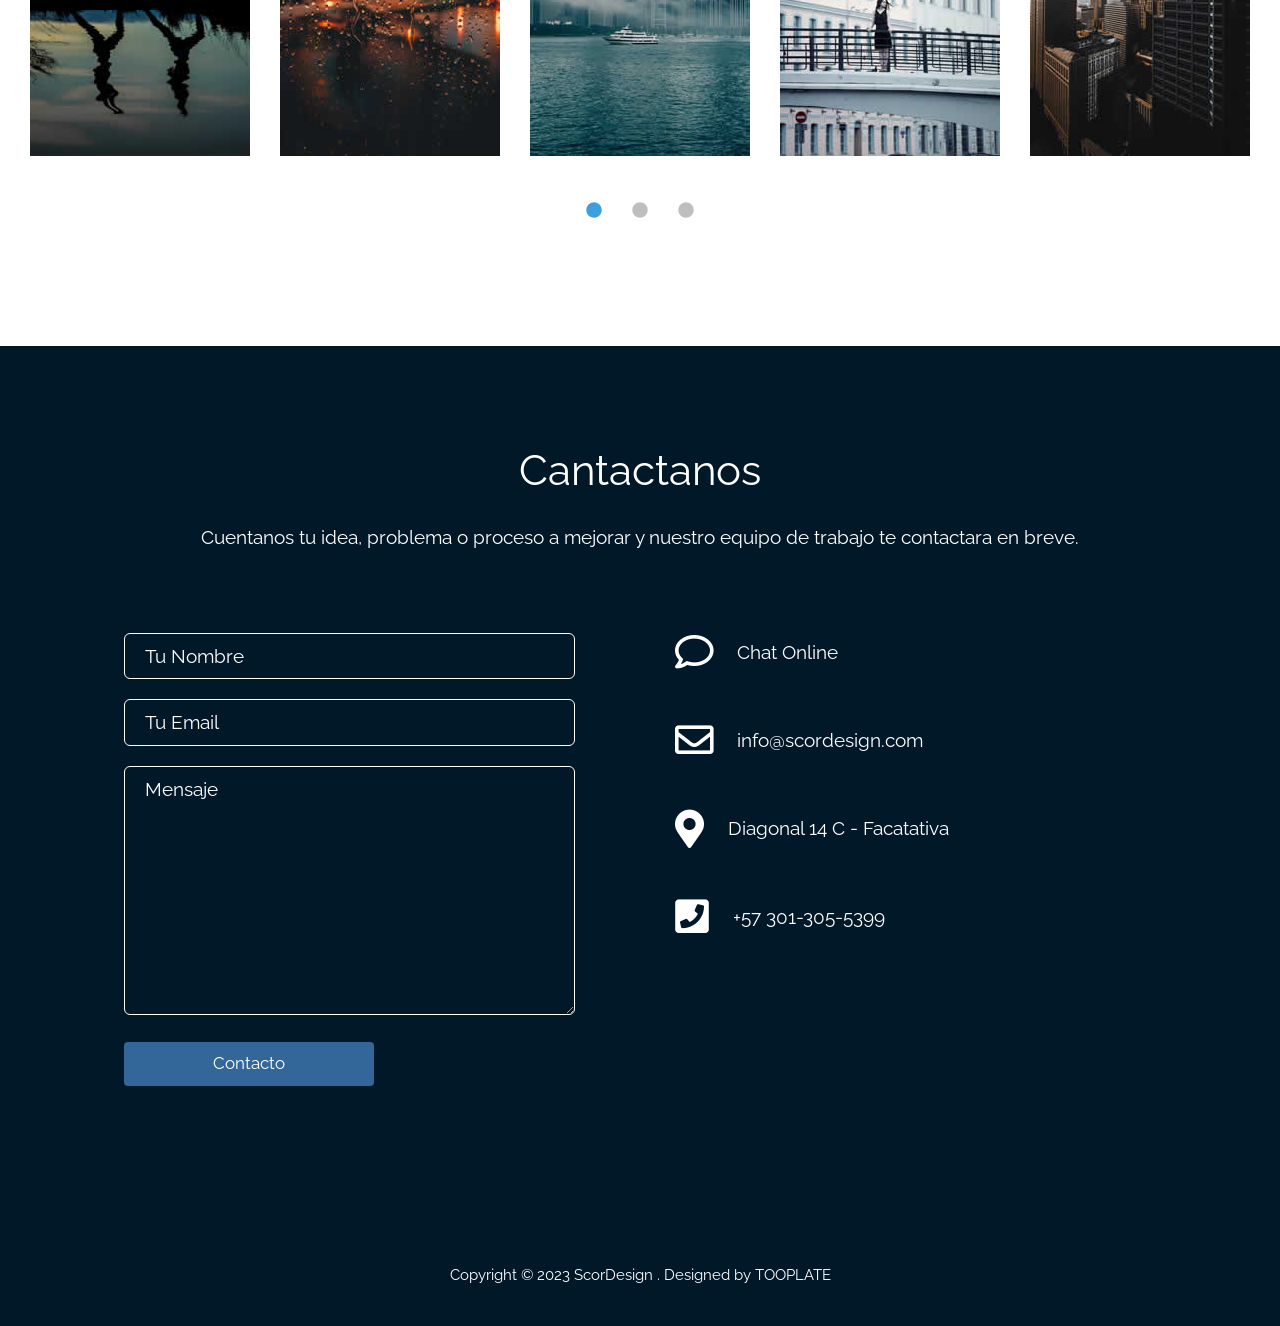
==== commit 13ce8a4a: "Update index.html" ====
--- a/index.html
+++ b/index.html
@@ -155,22 +155,22 @@
       <div class="container tm-testimonials-content">
         <div class="row">
           <div class="col-lg-12 tm-content-box">
-            <h2 class="text-white text-center mb-4 tm-section-title">Clientes</h2>
+            <h2 class="text-white text-center mb-4 tm-section-title">Nuestro Equipo</h2>
             <p class="mx-auto tm-section-desc text-center">
-               Algunos casos de exito de nuestros clientes.
+               Conoce a nuestro equipo de trabajo.
               </p>
             <div class="mx-auto tm-gallery-container tm-gallery-container-2">
               <div class="tm-testimonials-carousel">
                 <figure class="tm-testimonial-item">
                   <img src="img/testimonial-img-01.jpg" alt="Image" class="img-fluid mx-auto">
                   <blockquote>This background image includes a semi-transparent overlay layer. This section also has a parallax image effect.</blockquote>
-                  <figcaption>Catherine Win (Designer)</figcaption>
+                  <figcaption>Andres Olmos </figcaption>
                 </figure>
 
                 <figure class="tm-testimonial-item">
                   <img src="img/testimonial-img-02.jpg" alt="Image" class="img-fluid mx-auto">
                   <blockquote>Testimonial section comes with carousel items. You can use Infinite Loop HTML CSS template for your websites.</blockquote>
-                  <figcaption>Dual Rocker (CEO)</figcaption>
+                  <figcaption>Sebastian Olmos</figcaption>
                 </figure>
 
                 <figure class="tm-testimonial-item">
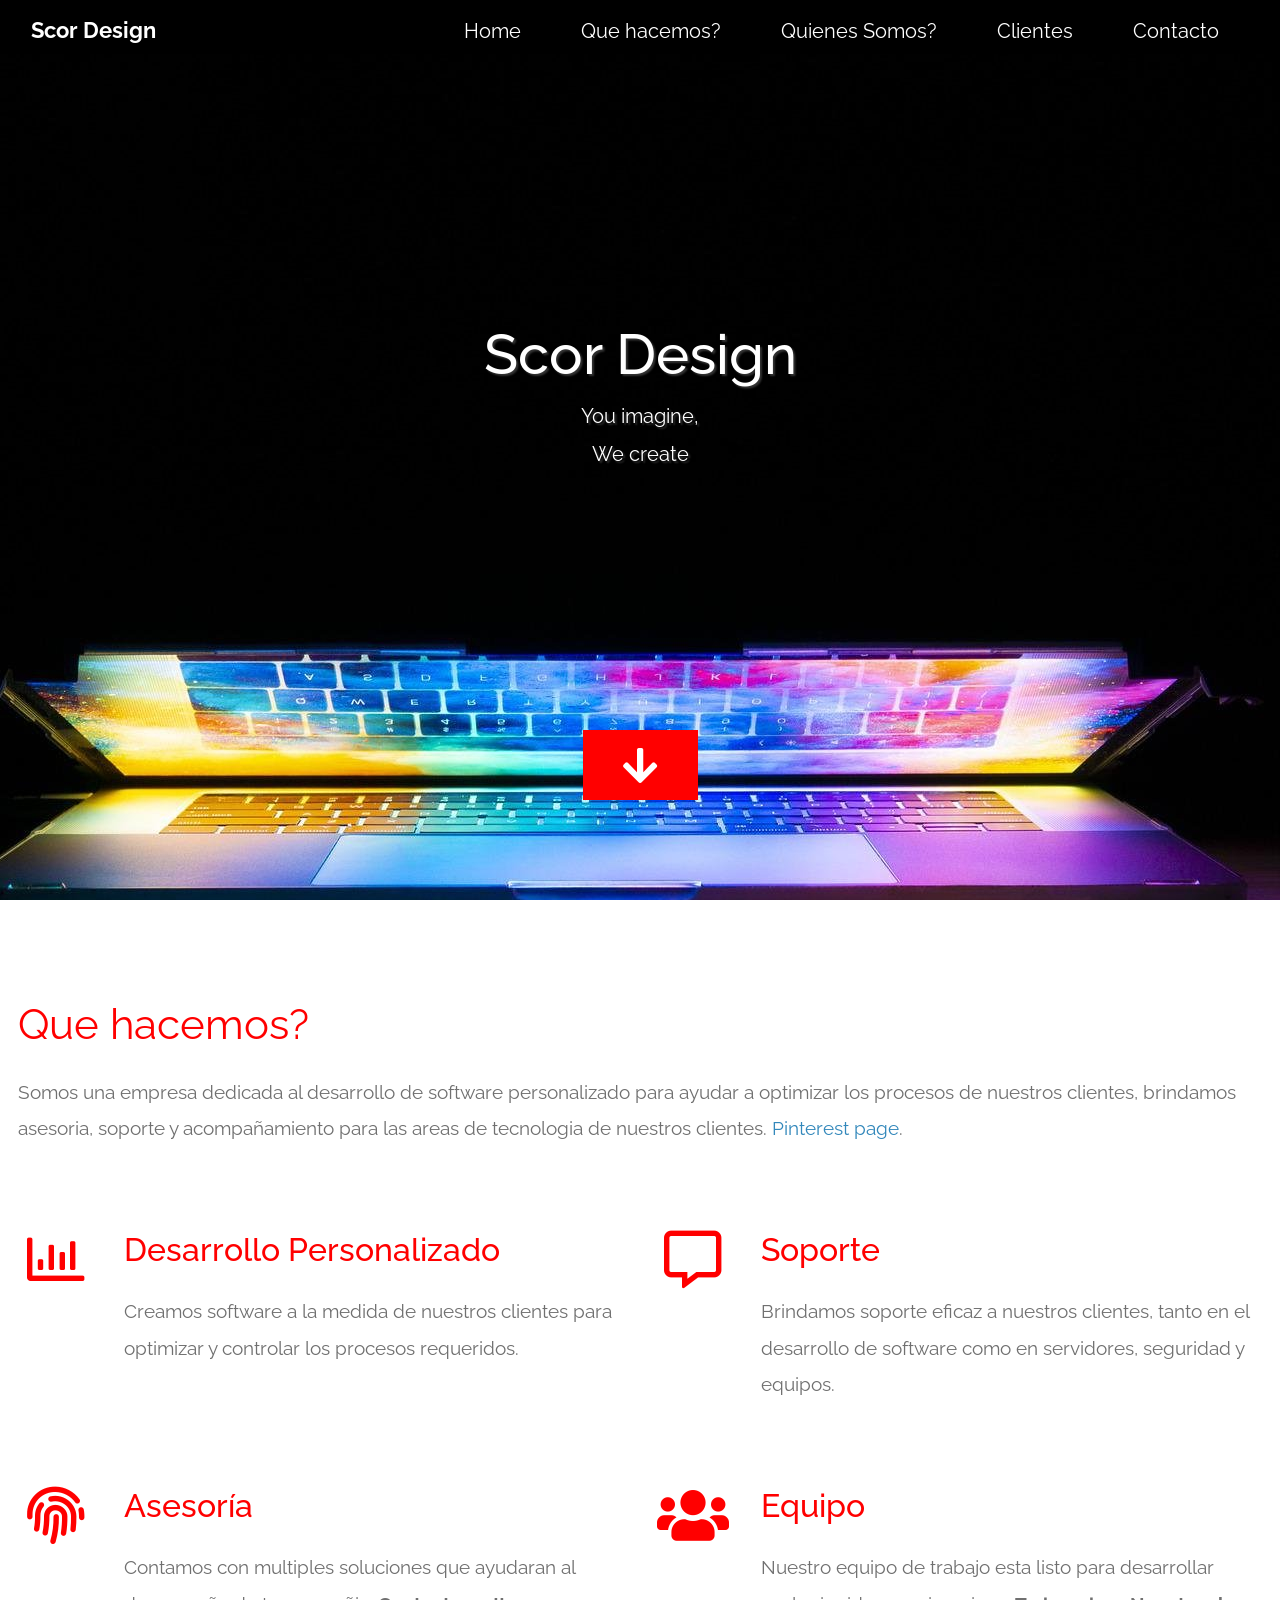
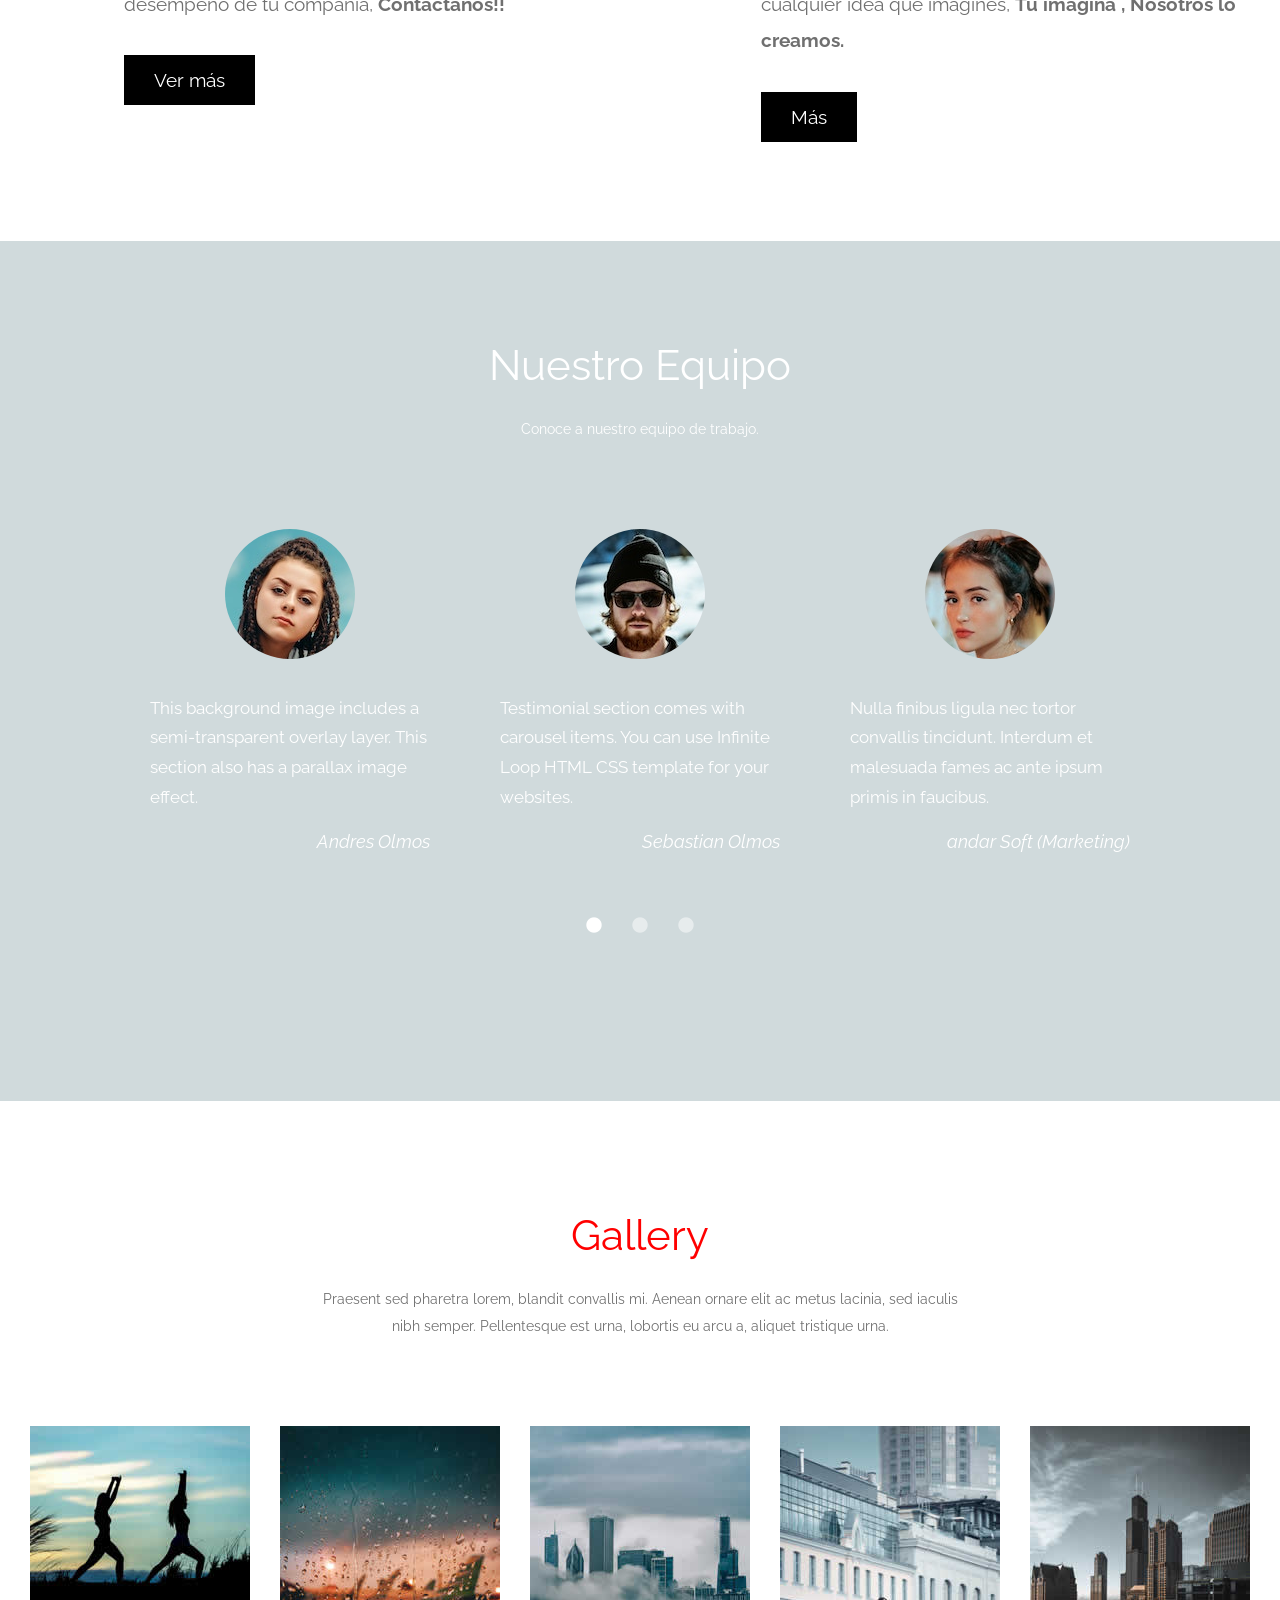
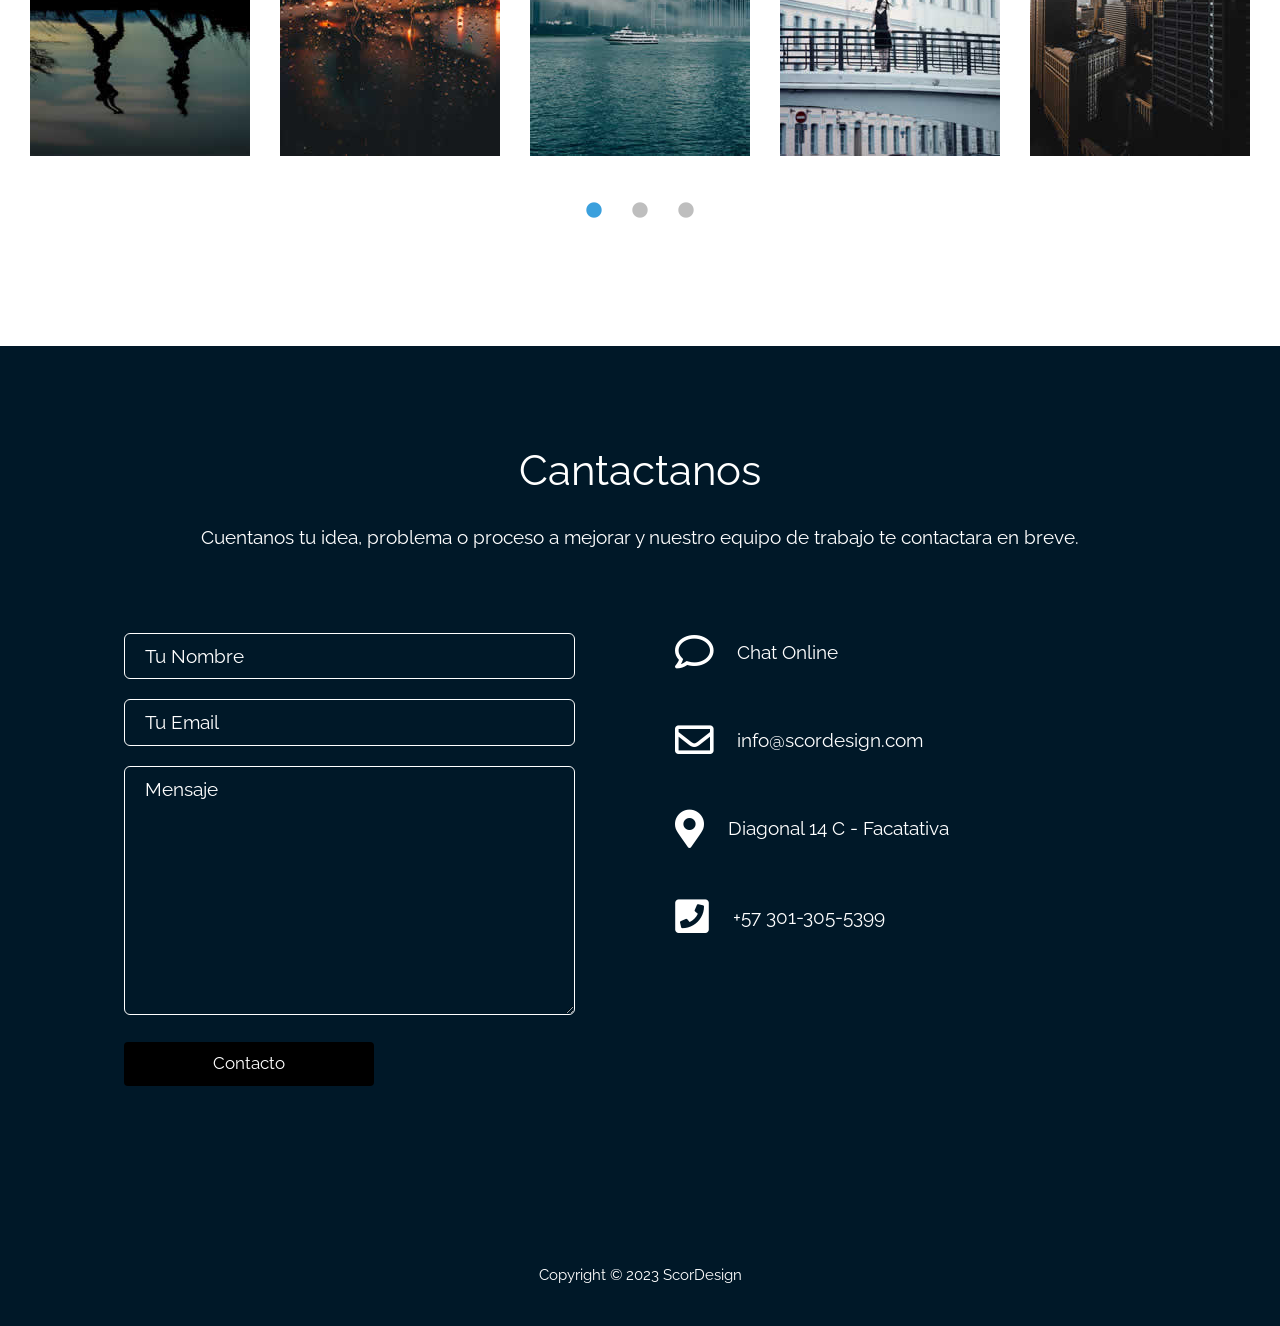
==== commit a7be07fd: "logo" ====
--- a/index.html
+++ b/index.html
@@ -5,16 +5,14 @@
     <meta name="viewport" content="width=device-width, initial-scale=1.0" />
     <meta http-equiv="X-UA-Compatible" content="ie=edge" />
     <title>Scor Design</title>
+    <link rel="shortcut icon" href="img/logo.png"> 
     <link rel="stylesheet" href="fontawesome-5.5/css/all.min.css" />
     <link rel="stylesheet" href="slick/slick.css">
     <link rel="stylesheet" href="slick/slick-theme.css">
     <link rel="stylesheet" href="magnific-popup/magnific-popup.css">
     <link rel="stylesheet" href="css/bootstrap.min.css" />
     <link rel="stylesheet" href="css/tooplate-infinite-loop.css" />
-<!--
-Tooplate 2117 Infinite Loop
-https://www.tooplate.com/view/2117-infinite-loop
--->
+
 
   </head>
   <body>    
@@ -176,7 +174,7 @@
                 <figure class="tm-testimonial-item">
                   <img src="img/testimonial-img-03.jpg" alt="Image" class="img-fluid mx-auto">
                   <blockquote>Nulla finibus ligula nec tortor convallis tincidunt. Interdum et malesuada fames ac ante ipsum primis in faucibus.</blockquote>
-                  <figcaption>Sandar Soft (Marketing)</figcaption>
+                  <figcaption>andar Soft (Marketing)</figcaption>
                 </figure>
 
                 <figure class="tm-testimonial-item">
@@ -349,7 +347,6 @@
           <p class="mb-0">
           Copyright &copy; 2023 ScorDesign 
           
-          . <a rel="nofollow" href="https://www.tooplate.com" title="HTML templates">Designed by TOOPLATE</a></p>
         </footer>
 
     </section>
--- a/css/tooplate-infinite-loop.css
+++ b/css/tooplate-infinite-loop.css
@@ -55,7 +55,7 @@
 }
 
 .tm-text-primary {
-  color: #37A;
+  color: red;
 }
 
 .tm-font-big {
@@ -64,7 +64,7 @@
 
 .tm-btn-primary {
   color: white;
-  background-color: #369;
+  background-color: black;
   padding: 14px 30px;
 }
 
@@ -97,11 +97,11 @@
 
 .navbar-brand:hover,
 .tm-navbar.scroll .navbar-brand:hover {
-  color: #38B;
+  color: red;
 }
 
 .tm-navbar.scroll .navbar-brand {
-  color: #369;
+  color: red;
 }
 
 .nav-item {
@@ -113,14 +113,14 @@
 }
 
 .tm-navbar.scroll .tm-nav-link {
-  color: #369;
+  color: black;
 }
 
 .tm-navbar.scroll .tm-nav-link:hover,
 .tm-navbar.scroll .tm-nav-link.current,
 .tm-nav-link:hover {
   color: #FFF;
-  background-color: #369;
+  background-color: red;
 }
 
 .navbar-toggler {
@@ -229,7 +229,7 @@
 .tm-down-arrow {
   	color: #FFF;
     cursor: pointer;
-    background: #357;
+    background: red;
     padding: 15px 40px;
     transition: all 0.3s ease;
 }
@@ -237,7 +237,7 @@
 .tm-down-arrow:hover,
 .tm-down-arrow:focus {
   color: #FFF;
-  background: #37A;
+  background: red;
   padding: 20px 50px;
 }
 
@@ -258,7 +258,7 @@
 
 .tm-icon {
   display: block;
-  color: #37A;
+  color: red;
 }
 
 .tm-continue {
@@ -557,7 +557,7 @@
 .tm-btn-submit {
 	font-size: 0.9em;
 	color: #fff;
-	background-color: #369;
+	background-color: black;
 	width: 50%;
 	margin-bottom: 60px;
 }
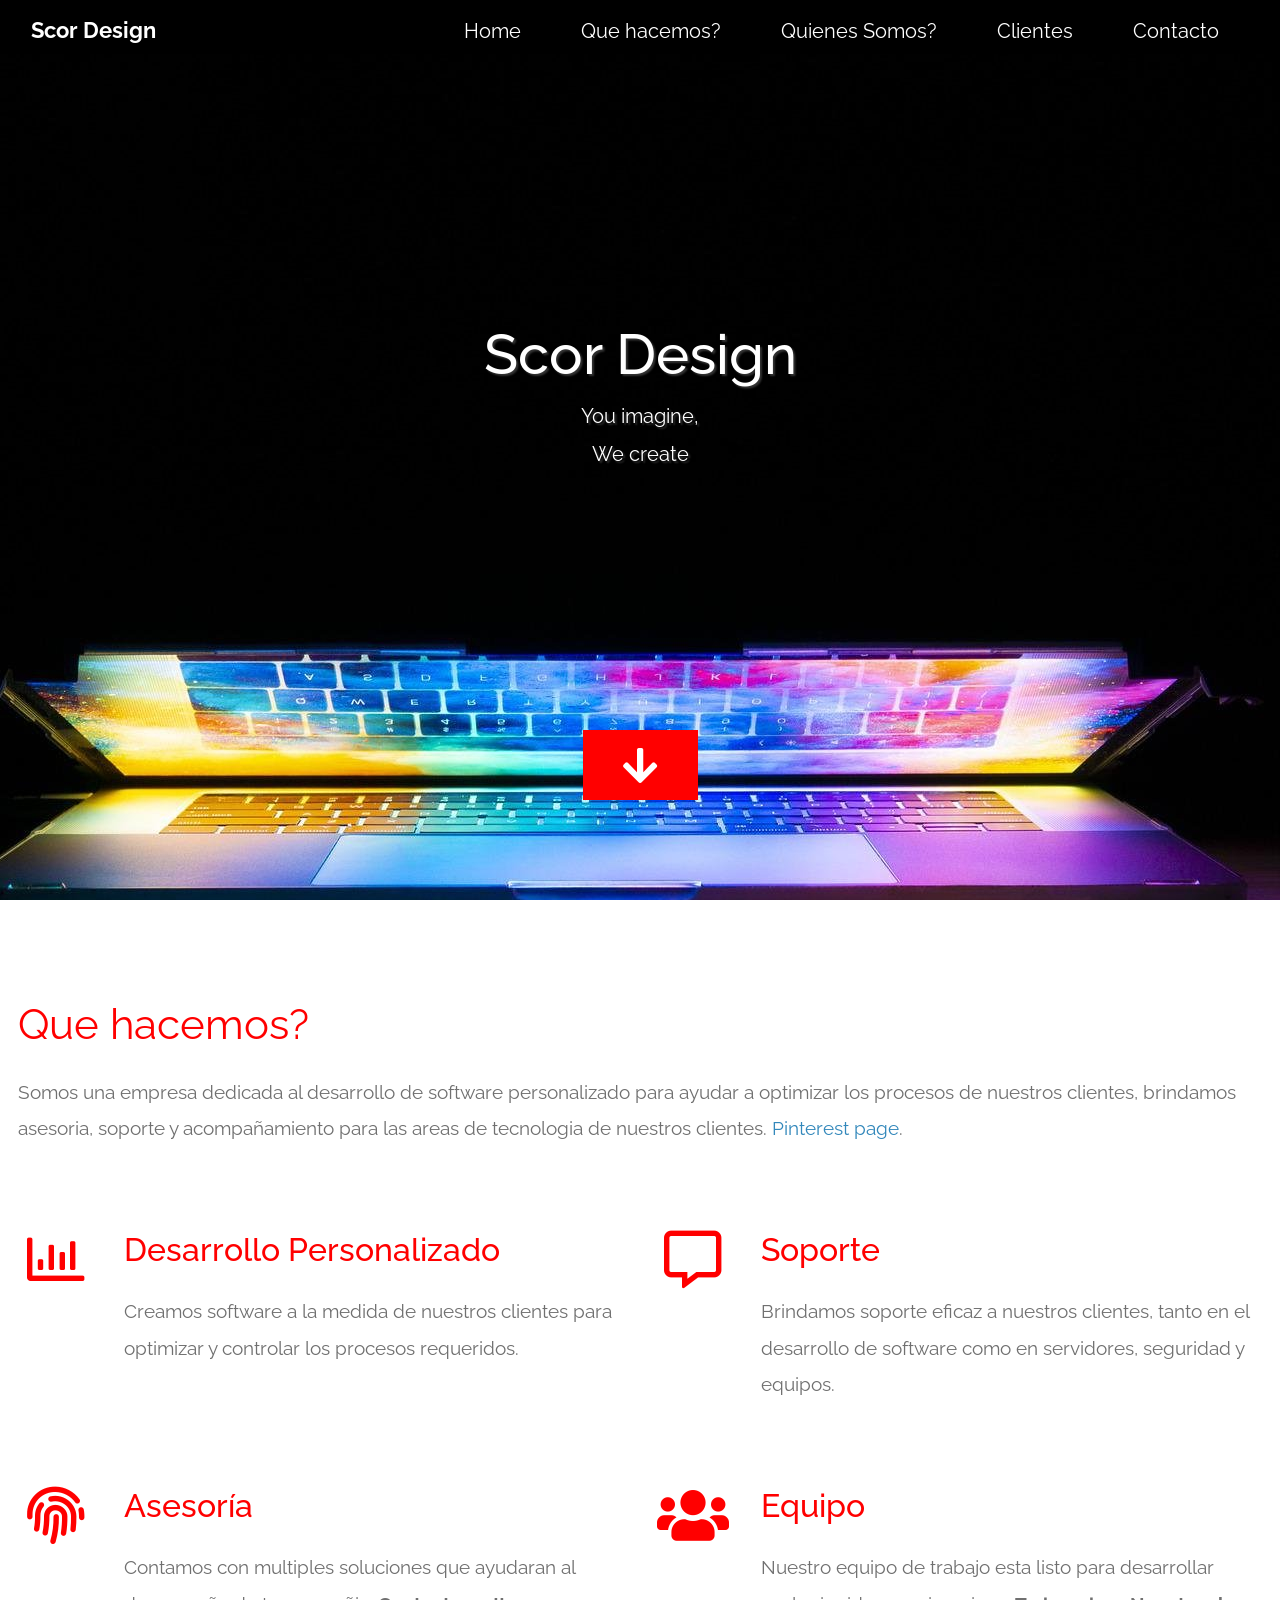
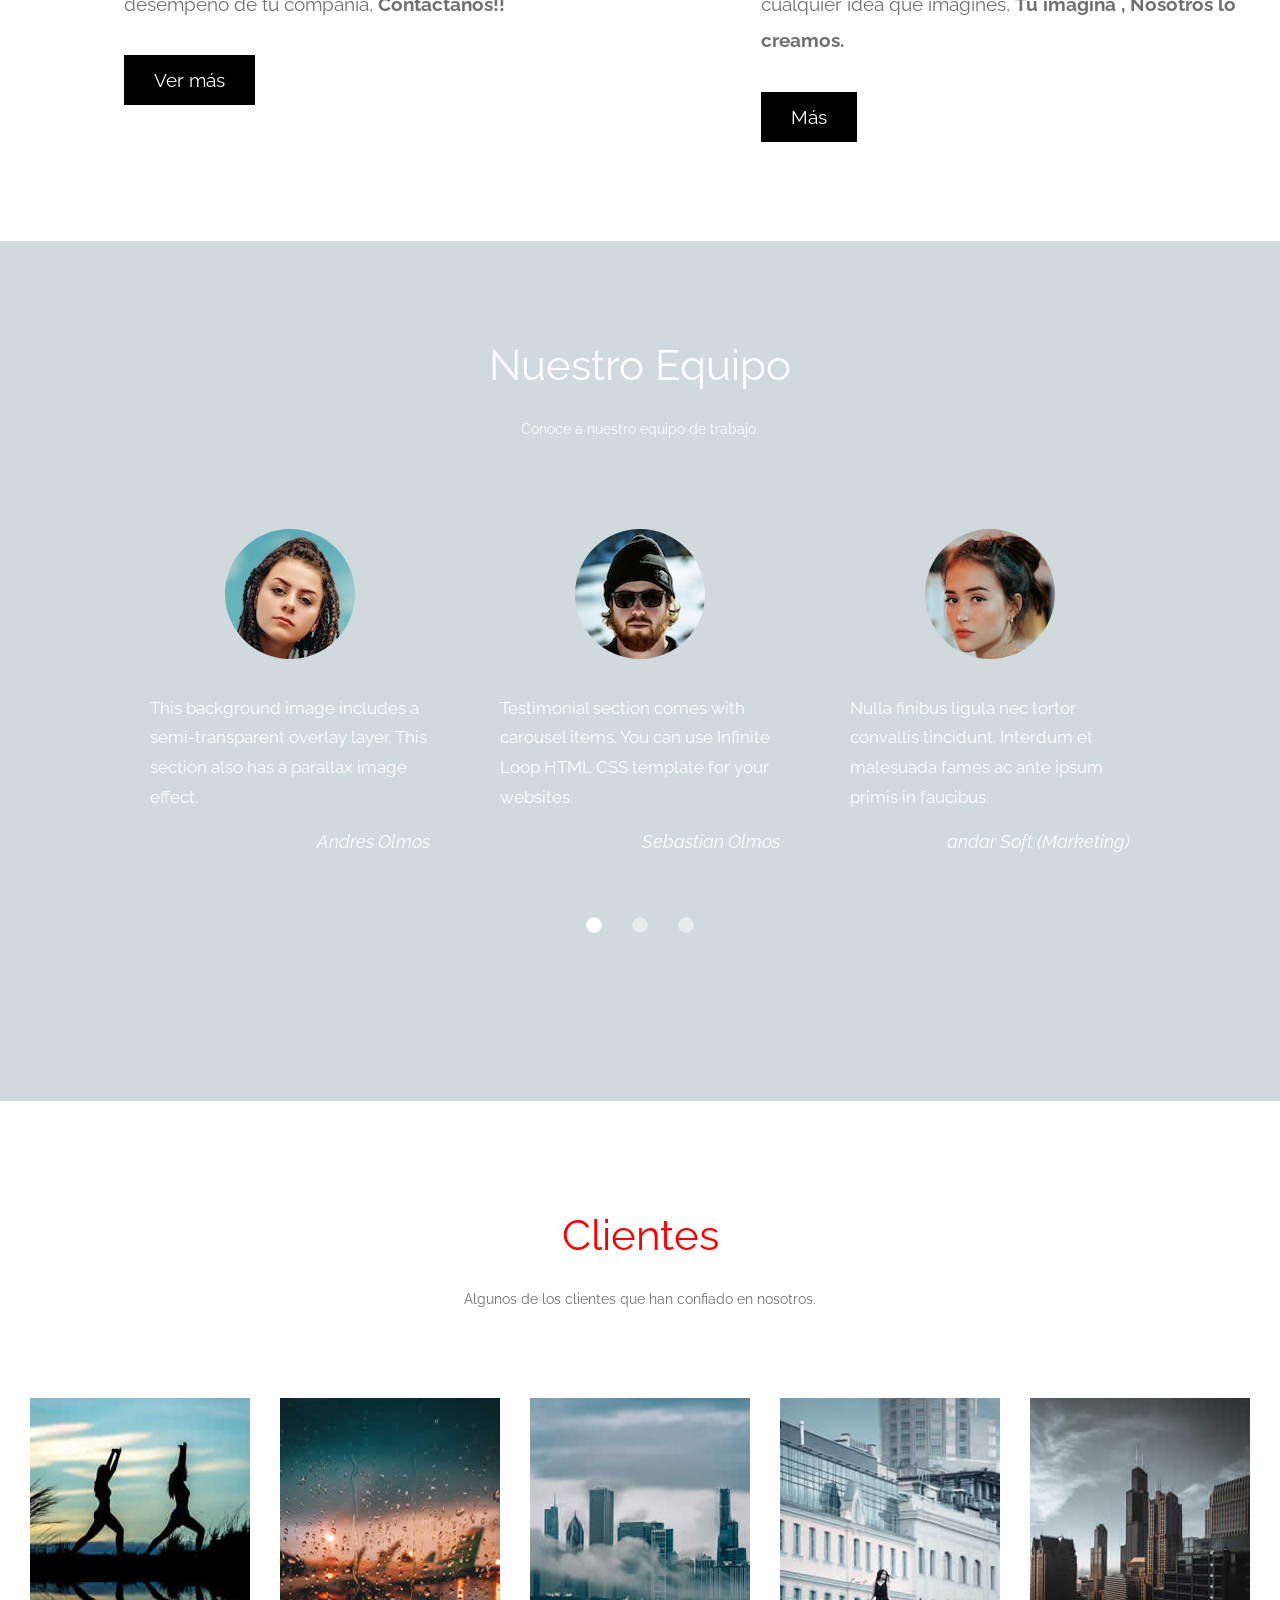
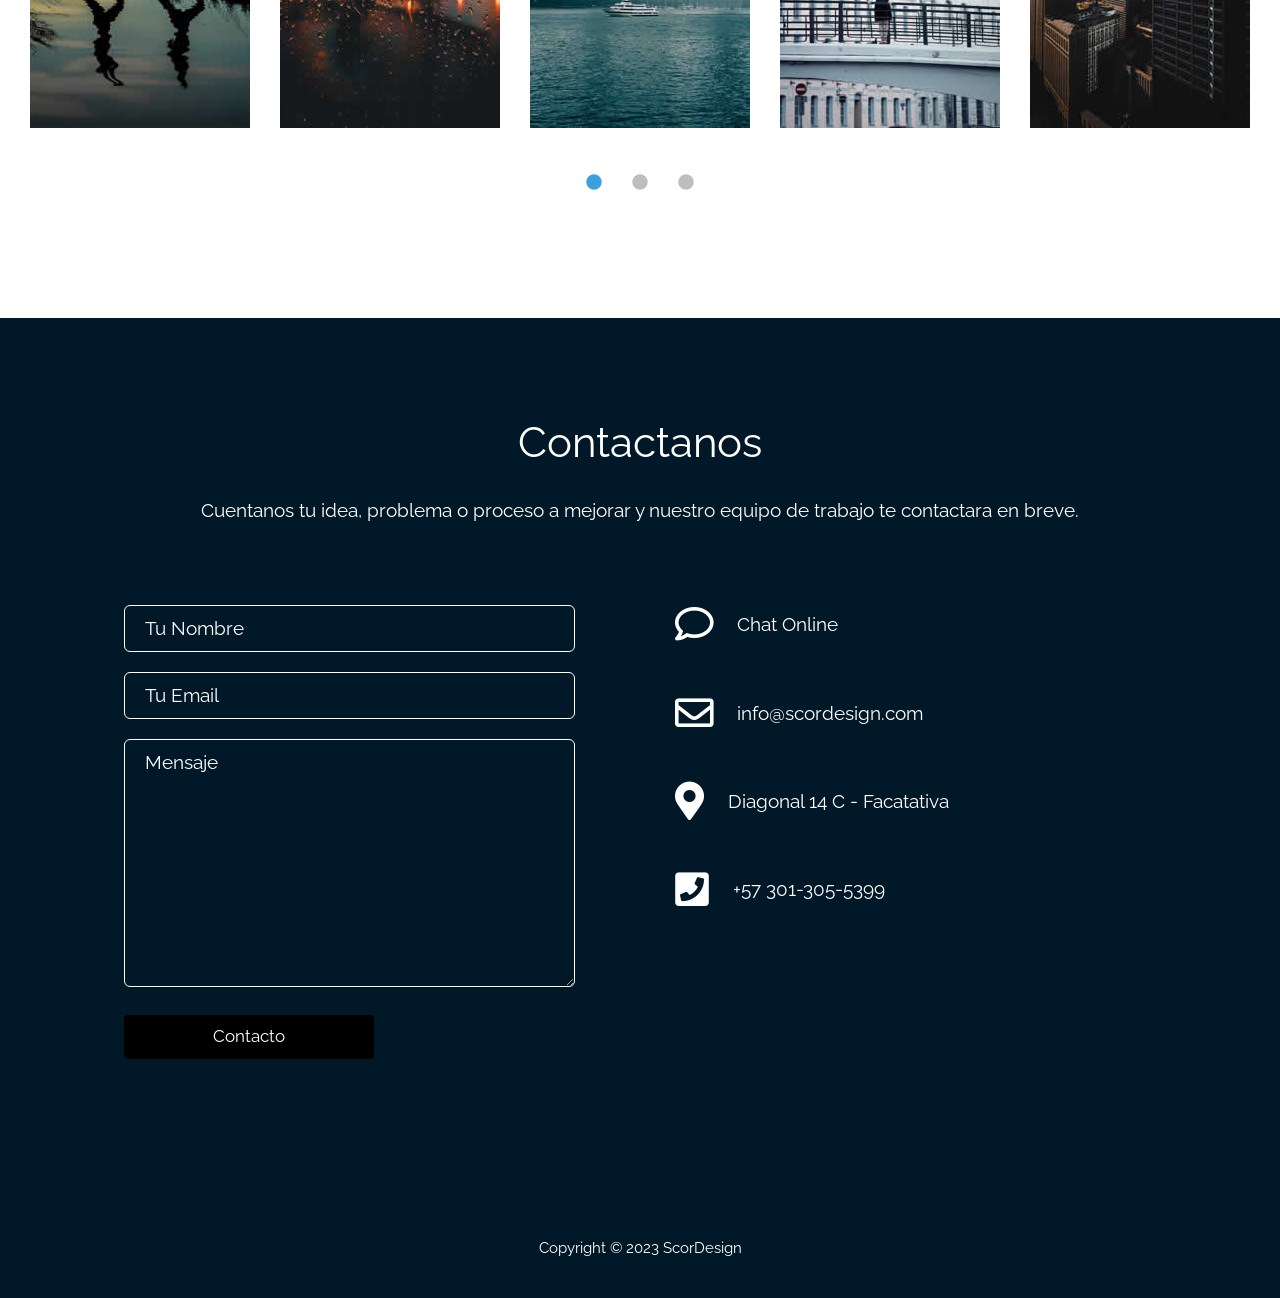
==== commit c529e1a3: "Update index.html" ====
--- a/index.html
+++ b/index.html
@@ -200,9 +200,9 @@
       <div class="container tm-container-gallery">
         <div class="row">
           <div class="text-center col-12">
-              <h2 class="tm-text-primary tm-section-title mb-4">Gallery</h2>
+              <h2 class="tm-text-primary tm-section-title mb-4">Clientes</h2>
               <p class="mx-auto tm-section-desc">
-                Praesent sed pharetra lorem, blandit convallis mi. Aenean ornare elit ac metus lacinia, sed iaculis nibh semper. Pellentesque est urna, lobortis eu arcu a, aliquet tristique urna.
+                Algunos de los clientes que han confiado en nosotros.
               </p>
           </div>            
         </div>
@@ -289,7 +289,7 @@
         <div class="row">
             
             <div class="text-center col-12">
-                <h2 class="tm-section-title mb-4">Cantactanos</h2>
+                <h2 class="tm-section-title mb-4">Contactanos</h2>
                 <p class="mb-5">
                  Cuentanos tu idea, problema o proceso a mejorar y nuestro equipo de trabajo te contactara en breve.
                 </p><br>
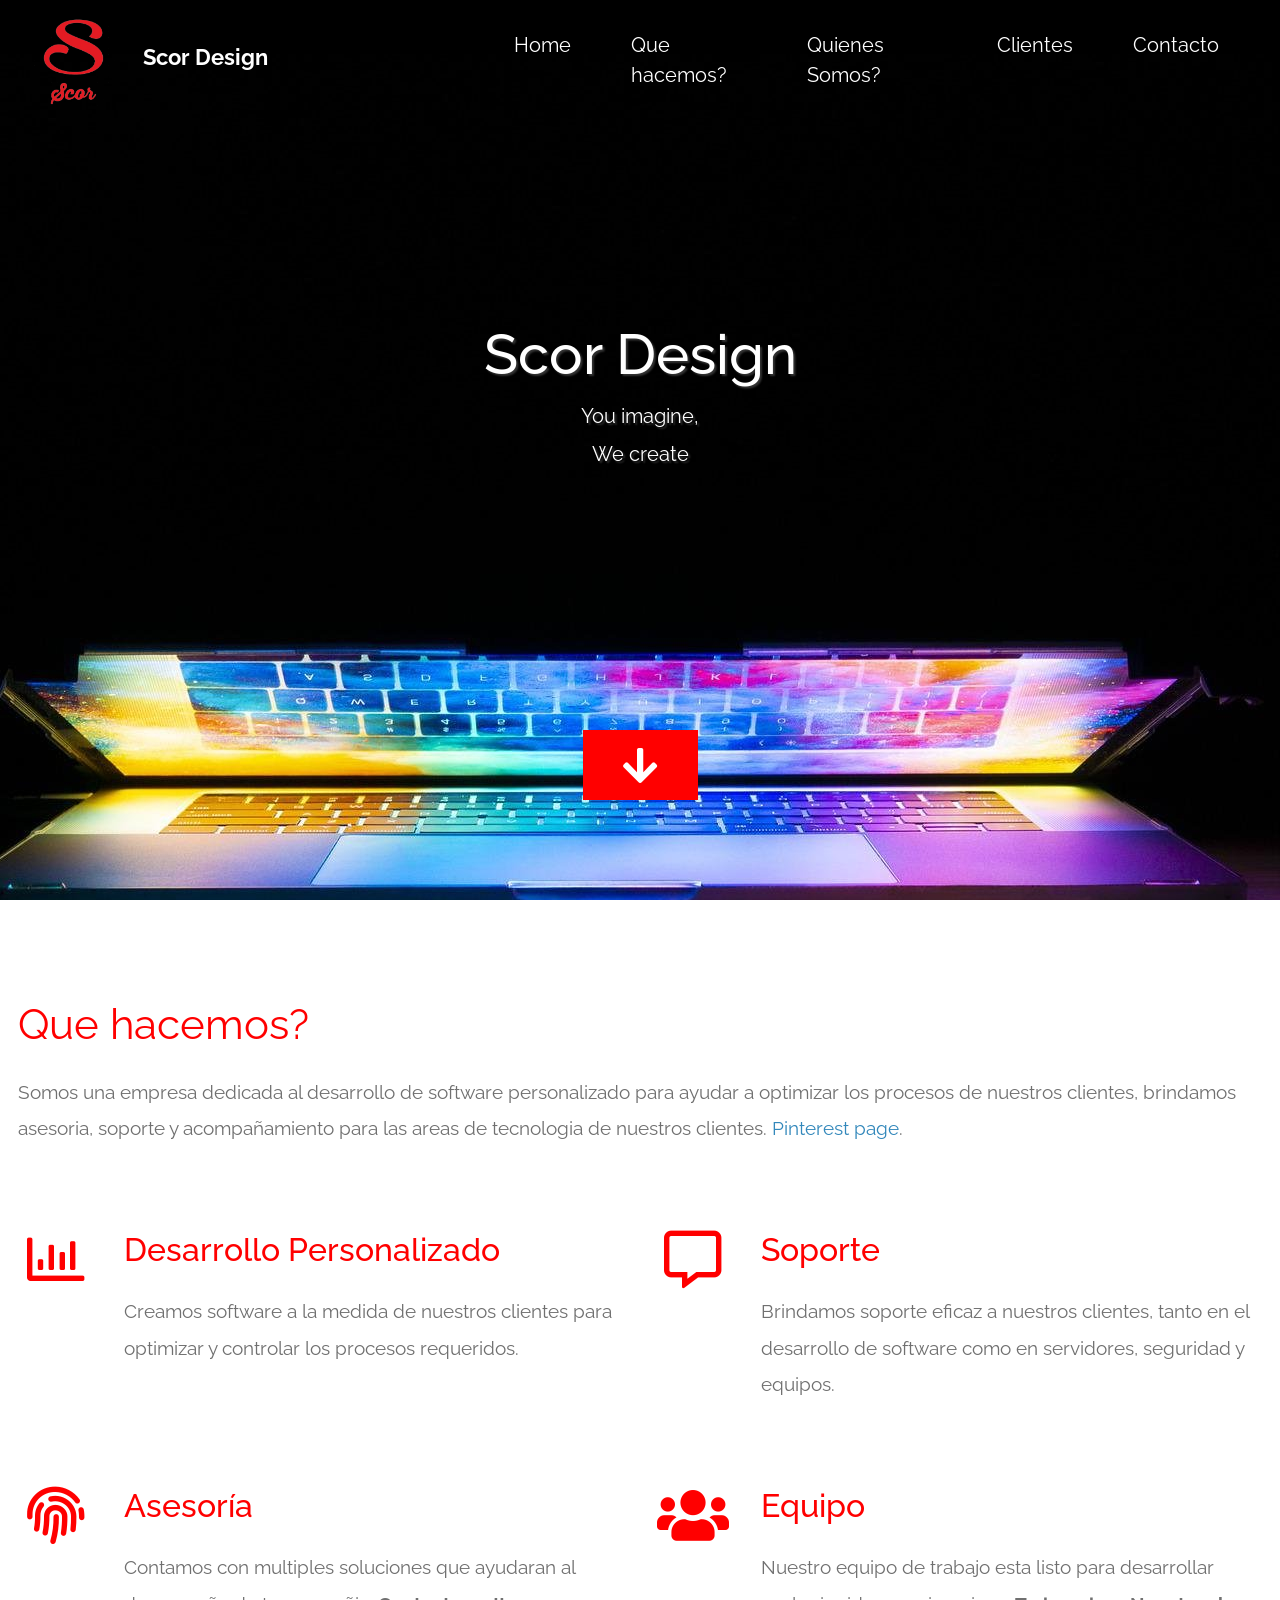
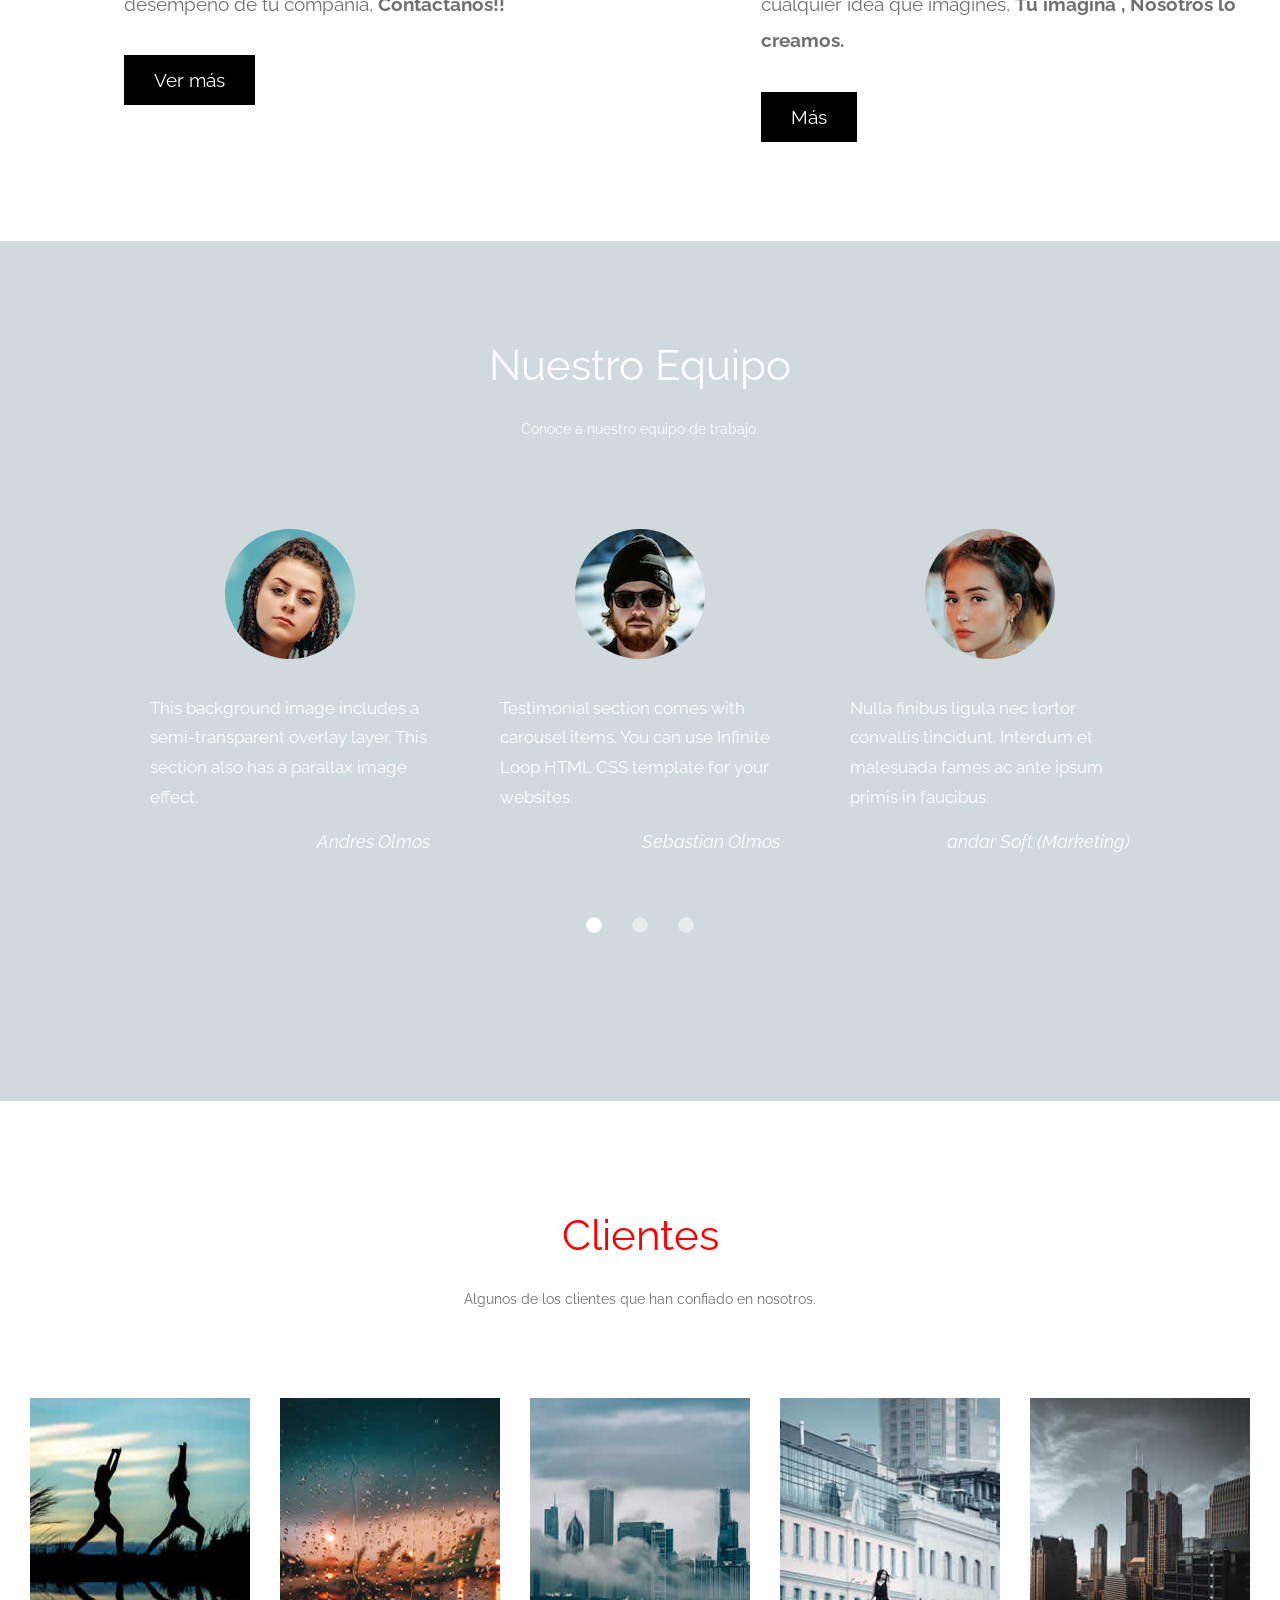
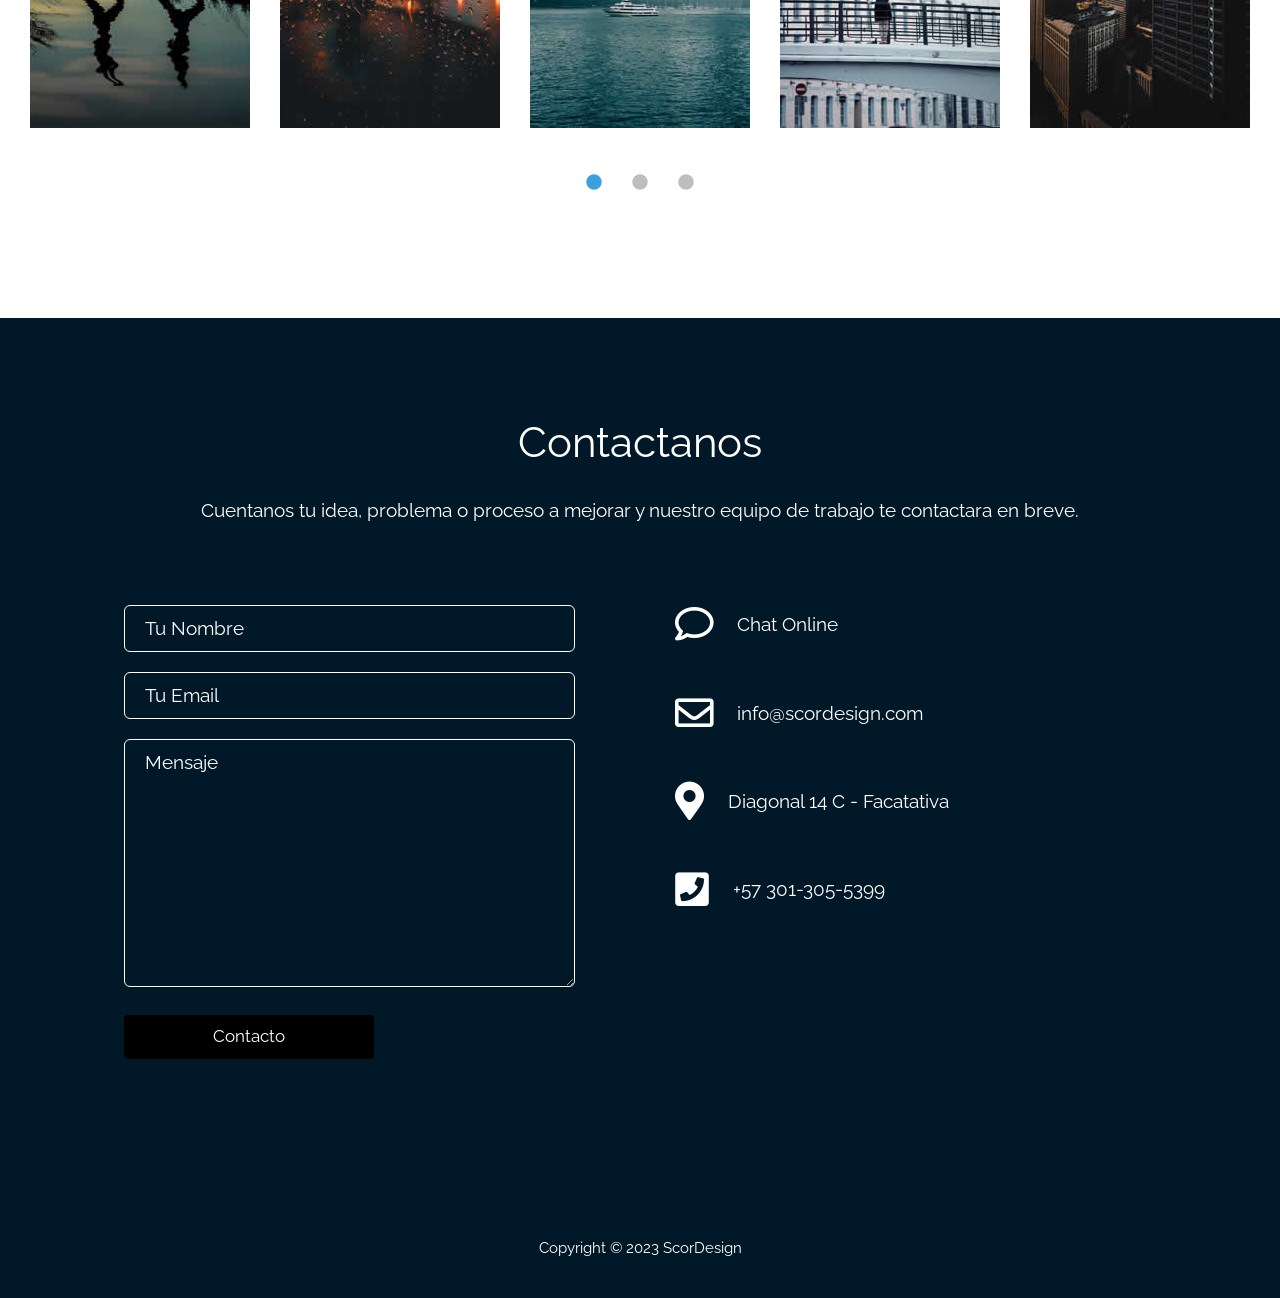
==== commit 713878fe: "Update index.html" ====
--- a/index.html
+++ b/index.html
@@ -22,6 +22,7 @@
       <nav class="navbar navbar-expand-md tm-navbar" id="tmNav">              
         <div class="container">   
           <div class="tm-next">
+            <img class="navbar-brand"src="img/logo.png"width="20%">
               <a href="#infinite" class="navbar-brand">Scor Design</a>
           </div>             
             
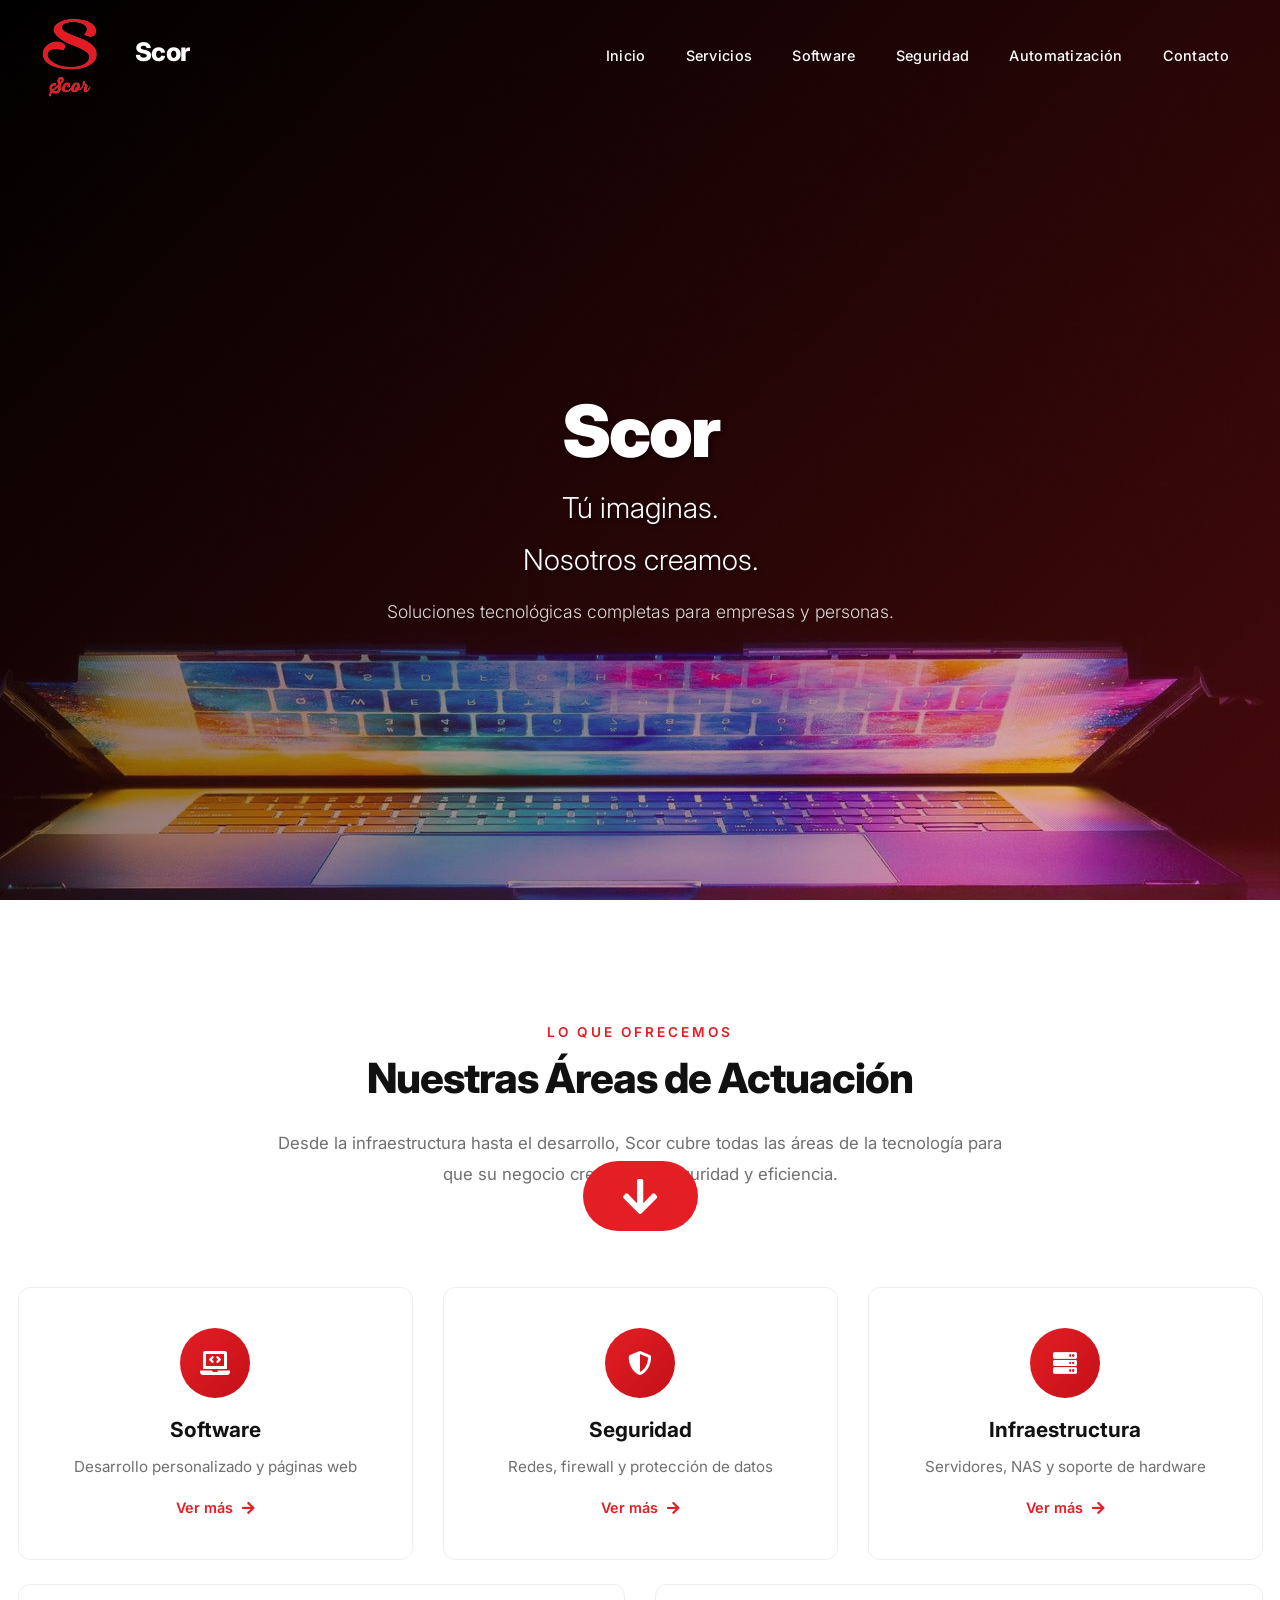
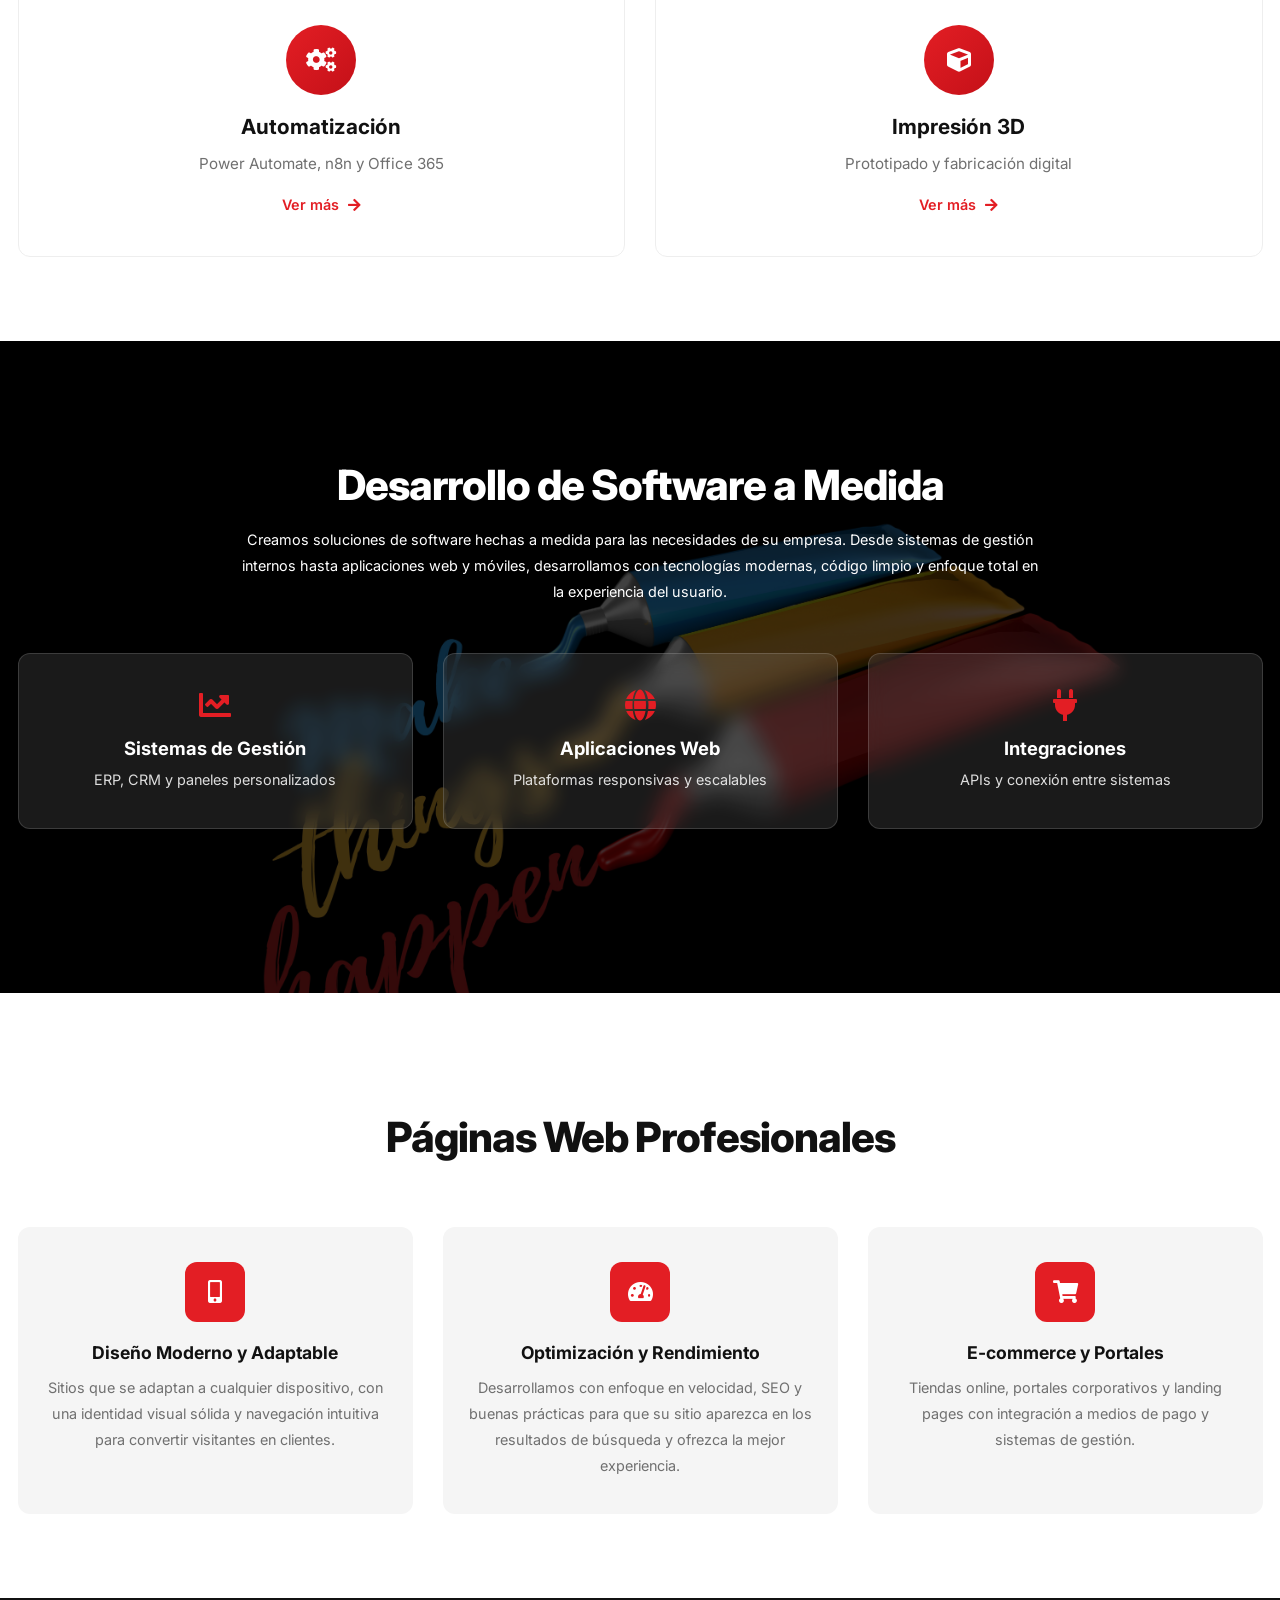
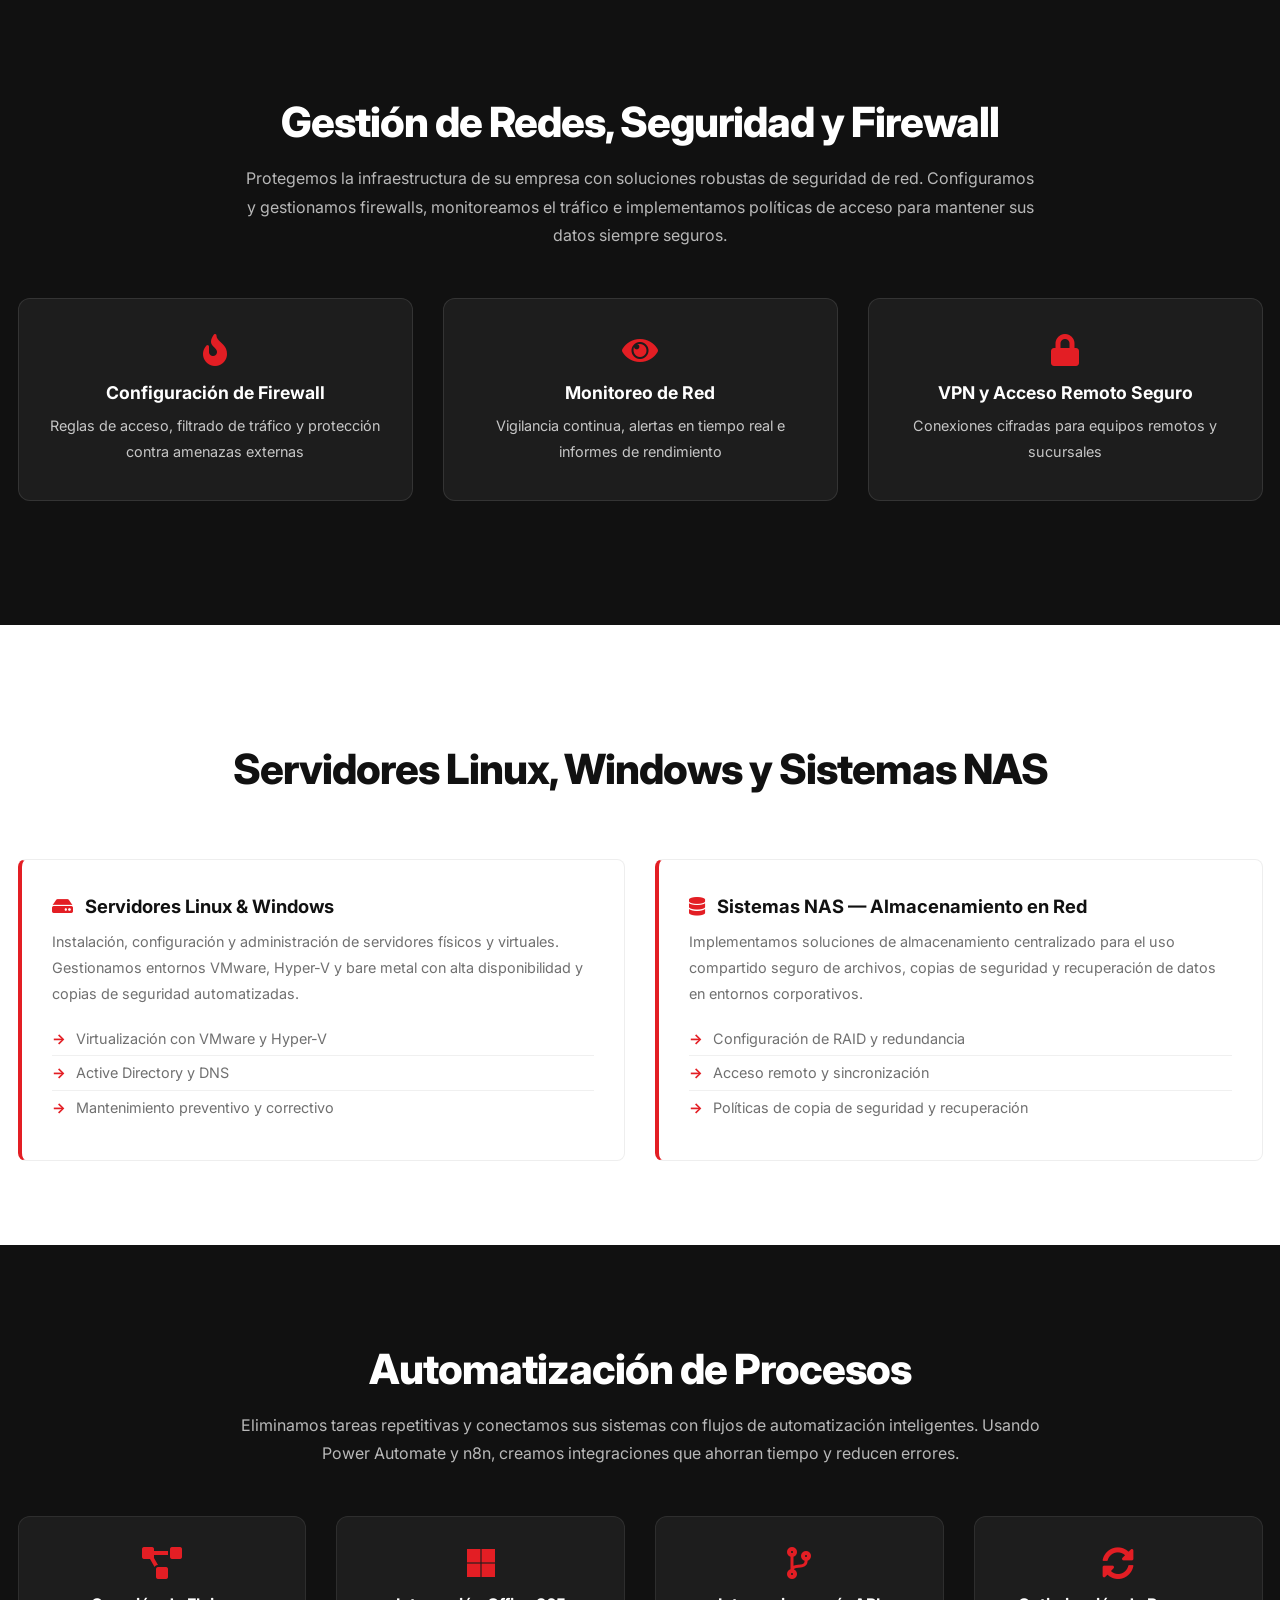
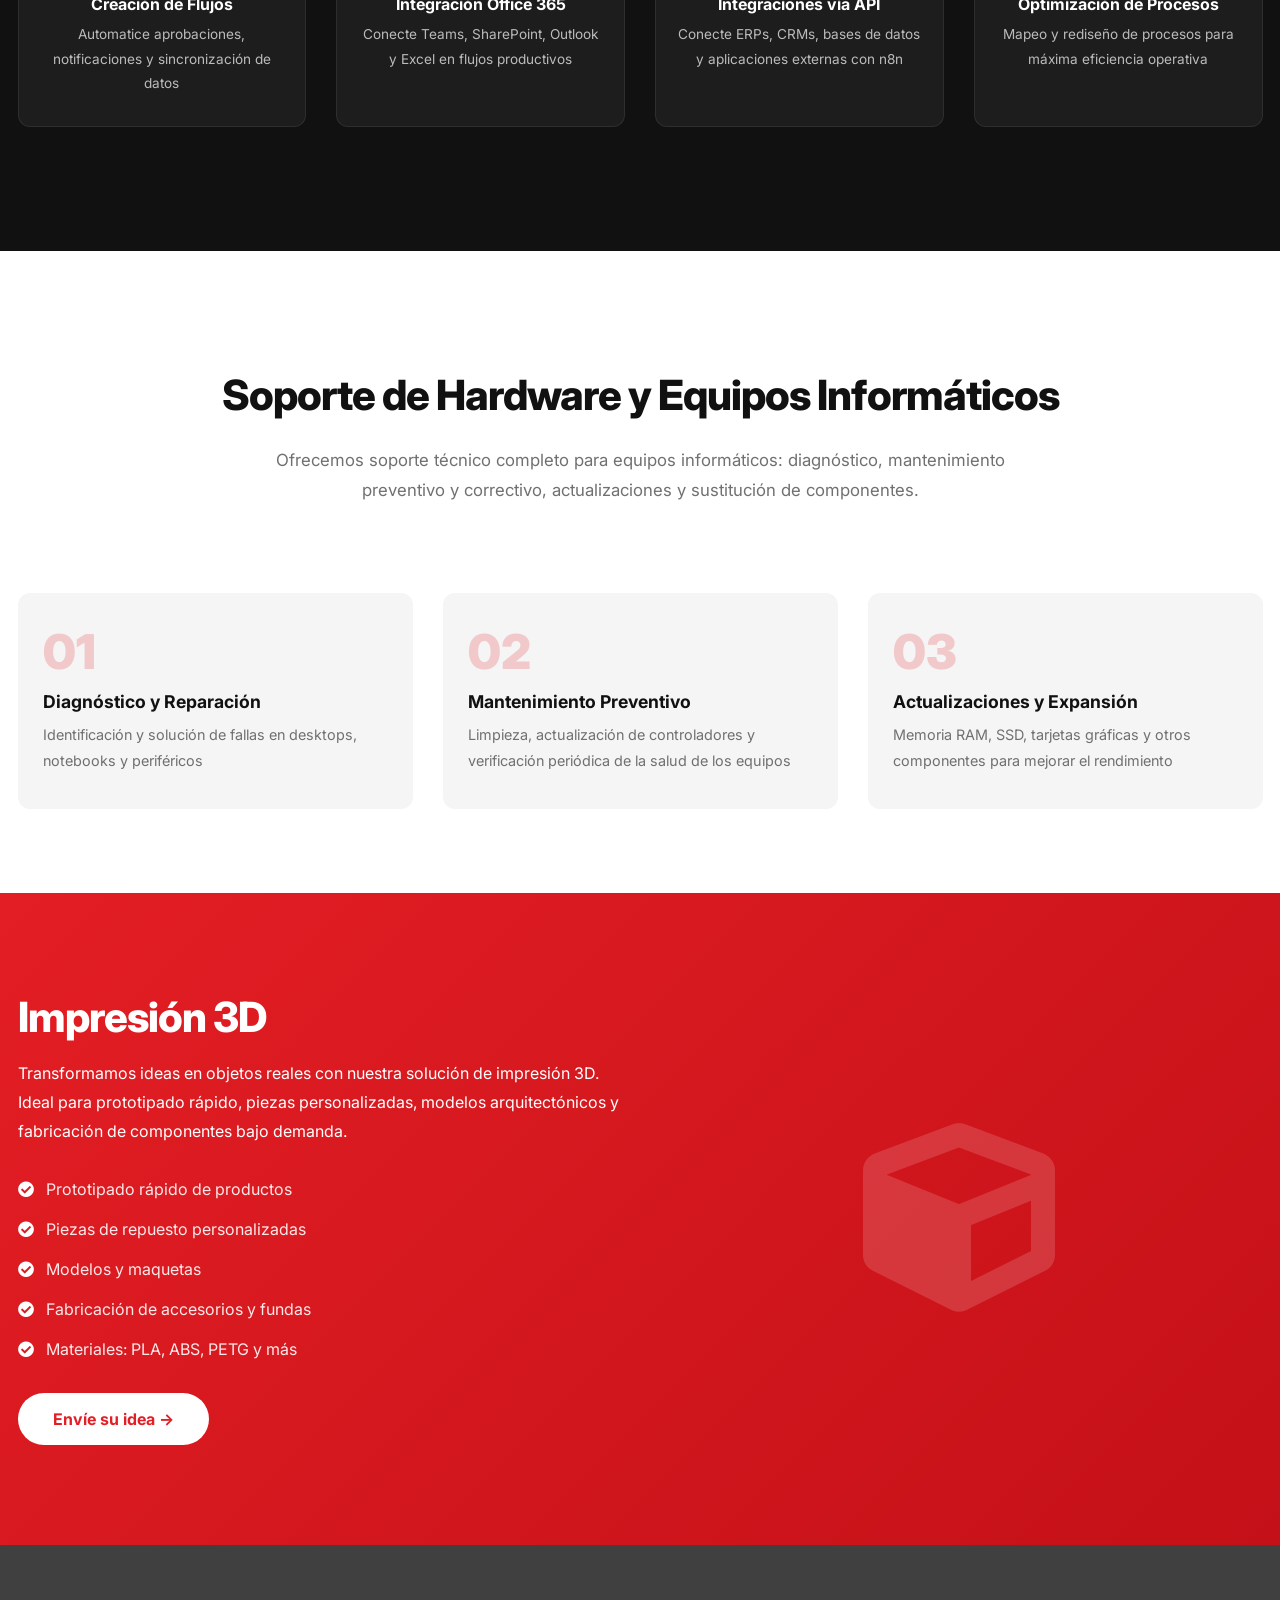
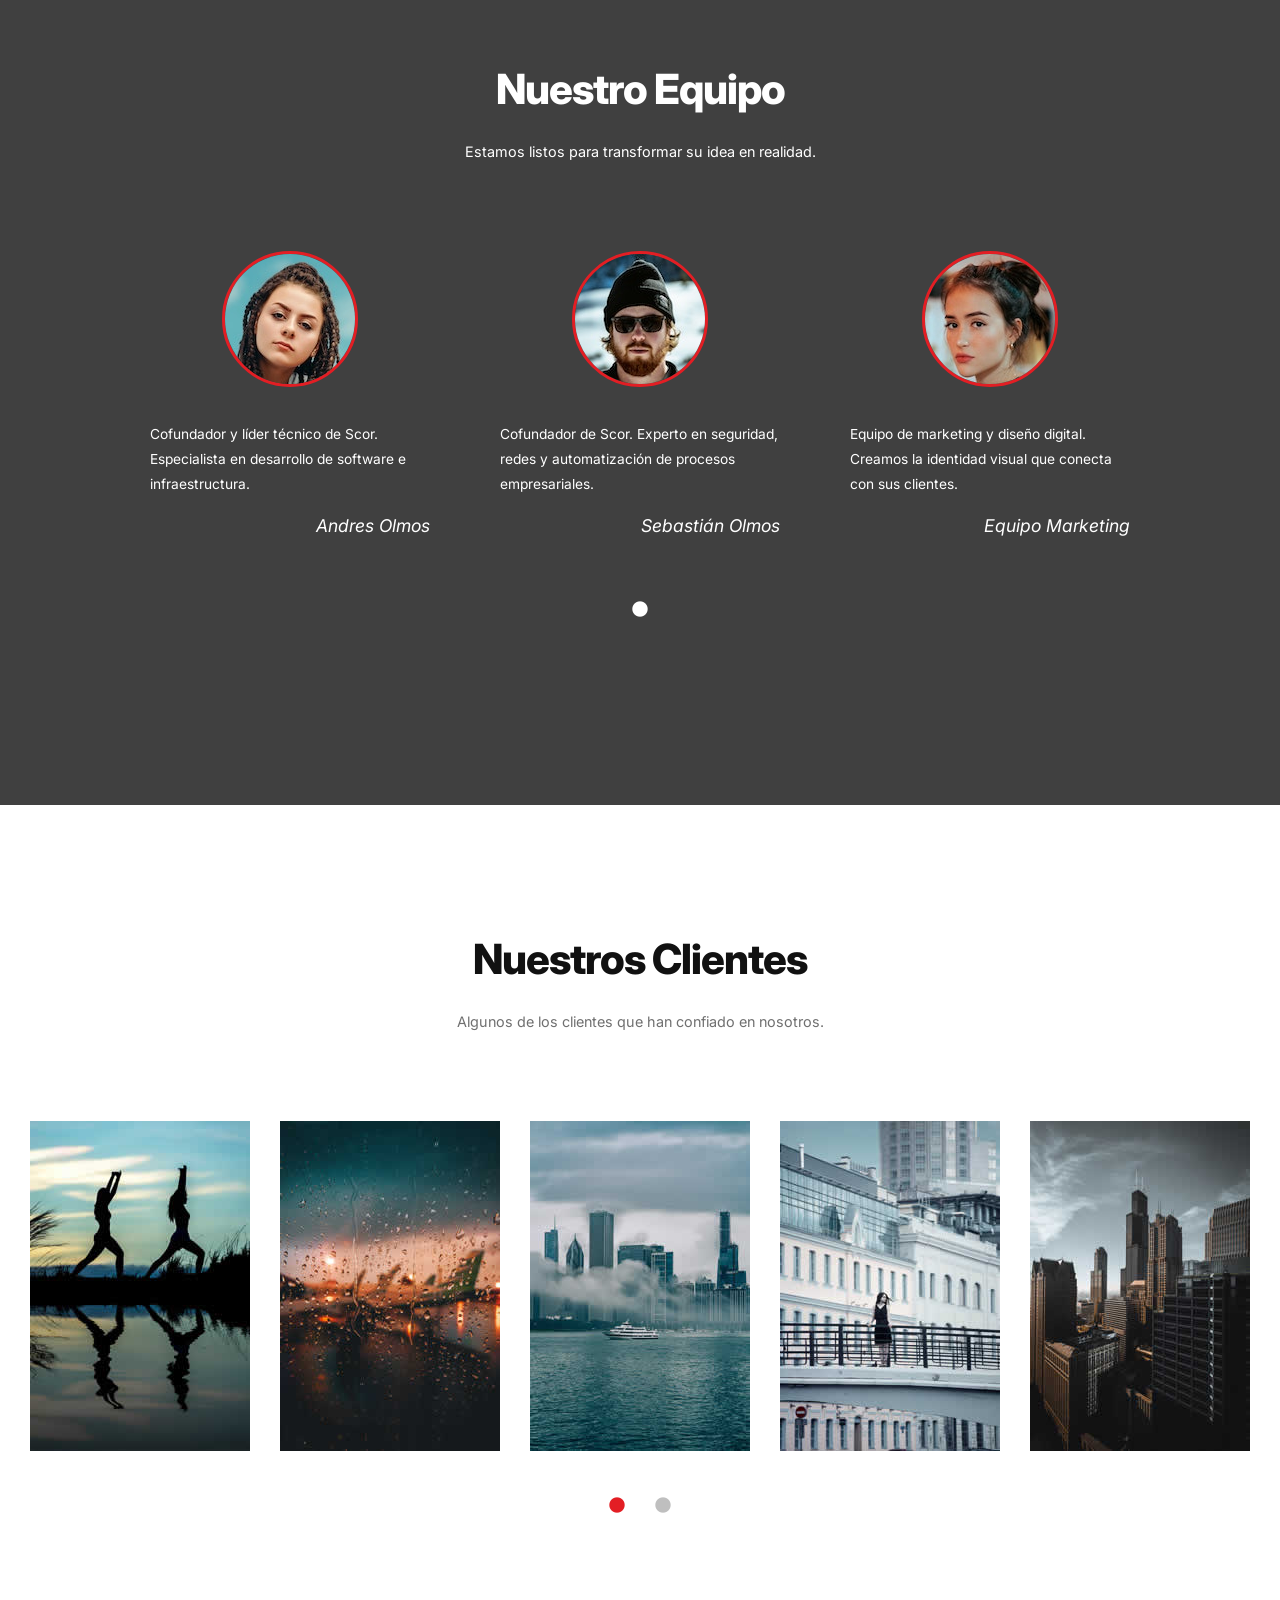
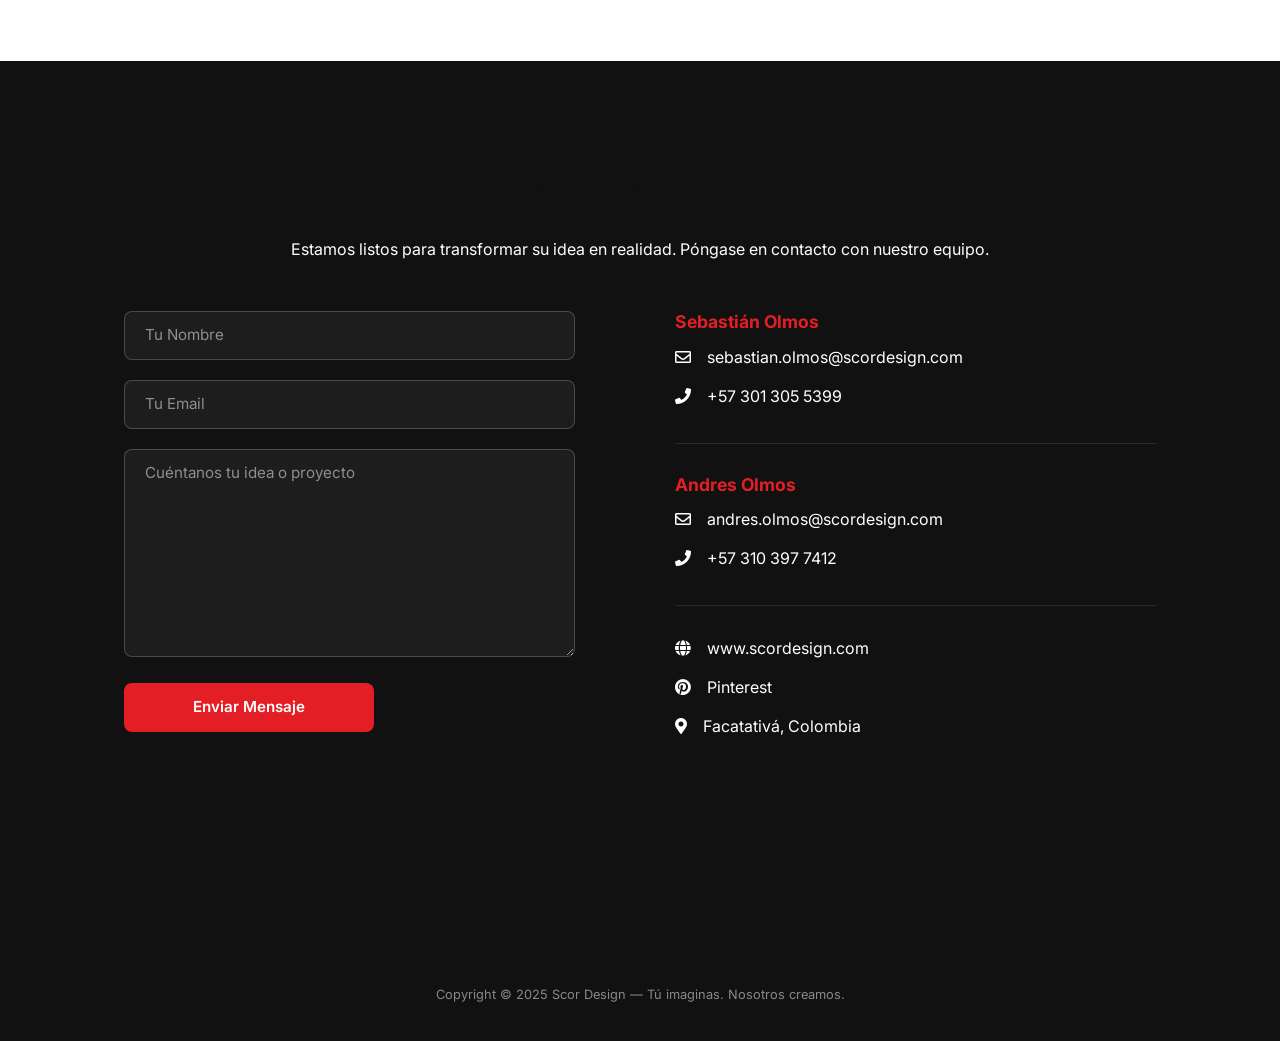
==== commit c32ec5d0: "Update page Update page" ====
--- a/index.html
+++ b/index.html
@@ -1,10 +1,13 @@
 <!DOCTYPE html>
-<html lang="en">
+<html lang="es">
   <head>
     <meta charset="UTF-8" />
     <meta name="viewport" content="width=device-width, initial-scale=1.0" />
     <meta http-equiv="X-UA-Compatible" content="ie=edge" />
-    <title>Scor Design</title>
+    <meta name="p:domain_verify" content="1adf7c28ea48f1c88e0ed2d74dac7c28"/>
+    <meta name="description" content="Scor Design - Soluciones tecnológicas completas para empresas y personas. Software, Seguridad, Infraestructura, Automatización e Impresión 3D." />
+    <meta name="keywords" content="software, desarrollo web, seguridad, firewall, servidores, automatización, impresión 3D, Scor, Colombia" />
+    <title>Scor Design | Tú imaginas. Nosotros creamos.</title>
     <link rel="shortcut icon" href="img/logo.png"> 
     <link rel="stylesheet" href="fontawesome-5.5/css/all.min.css" />
     <link rel="stylesheet" href="slick/slick.css">
@@ -12,39 +15,38 @@
     <link rel="stylesheet" href="magnific-popup/magnific-popup.css">
     <link rel="stylesheet" href="css/bootstrap.min.css" />
     <link rel="stylesheet" href="css/tooplate-infinite-loop.css" />
-
-
   </head>
   <body>    
     <!-- Hero section -->
     <section id="infinite" class="text-white tm-font-big tm-parallax">
-      <!-- Navigation -->
       <nav class="navbar navbar-expand-md tm-navbar" id="tmNav">              
         <div class="container">   
           <div class="tm-next">
-            <img class="navbar-brand"src="img/logo.png"width="20%">
-              <a href="#infinite" class="navbar-brand">Scor Design</a>
+            <img class="navbar-brand" src="img/logo.png" width="20%" alt="Scor Logo">
+            <a href="#infinite" class="navbar-brand">Scor</a>
           </div>             
-            
           <button class="navbar-toggler" type="button" data-toggle="collapse" data-target="#navbarSupportedContent" aria-controls="navbarSupportedContent" aria-expanded="false" aria-label="Toggle navigation">
             <i class="fas fa-bars navbar-toggler-icon"></i>
           </button>
           <div class="collapse navbar-collapse" id="navbarSupportedContent">
             <ul class="navbar-nav ml-auto">
               <li class="nav-item">
-                  <a class="nav-link tm-nav-link" href="#infinite">Home</a>
+                <a class="nav-link tm-nav-link" href="#infinite">Inicio</a>
               </li>
               <li class="nav-item">
-                  <a class="nav-link tm-nav-link" href="#whatwedo">Que hacemos?</a>
+                <a class="nav-link tm-nav-link" href="#servicios">Servicios</a>
               </li>
               <li class="nav-item">
-                <a class="nav-link tm-nav-link" href="#testimonials">Quienes Somos?</a>
+                <a class="nav-link tm-nav-link" href="#software">Software</a>
               </li>
               <li class="nav-item">
-                  <a class="nav-link tm-nav-link" href="#gallery">Clientes</a>
+                <a class="nav-link tm-nav-link" href="#seguridad">Seguridad</a>
               </li>
               <li class="nav-item">
-                  <a class="nav-link tm-nav-link" href="#contact">Contacto</a>
+                <a class="nav-link tm-nav-link" href="#automatizacion">Automatización</a>
+              </li>
+              <li class="nav-item">
+                <a class="nav-link tm-nav-link" href="#contact">Contacto</a>
               </li>                    
             </ul>
           </div>        
@@ -53,142 +55,362 @@
       
       <div class="text-center tm-hero-text-container">
         <div class="tm-hero-text-container-inner">
-            <h2 class="tm-hero-title">Scor Design</h2>
-            <p class="tm-hero-subtitle">
-              You imagine, 
-
-              <br>We create
-            </p>
+          <h2 class="tm-hero-title">Scor</h2>
+          <p class="tm-hero-subtitle">
+            Tú imaginas.<br>Nosotros creamos.
+          </p>
+          <p class="tm-hero-desc">Soluciones tecnológicas completas para empresas y personas.</p>
         </div>        
       </div>
 
       <div class="tm-next tm-intro-next">
-        <a href="#whatwedo" class="text-center tm-down-arrow-link">
+        <a href="#servicios" class="text-center tm-down-arrow-link">
           <i class="fas fa-2x fa-arrow-down tm-down-arrow"></i>
         </a>
       </div>      
     </section>
 
-    <section id="whatwedo" class="tm-section-pad-top">
-      
+    <!-- Áreas de Actuación -->
+    <section id="servicios" class="tm-section-pad-top">
       <div class="container">
-
-            <div class="row tm-content-box"><!-- first row -->
-                <div class="col-lg-12 col-xl-12">
-                    <div class="tm-intro-text-container">
-                        <h2 class="tm-text-primary mb-4 tm-section-title">Que hacemos?</h2>
-                        <p class="mb-4 tm-intro-text">
-                          Somos una empresa dedicada al desarrollo de software personalizado para ayudar a optimizar 
-                          los procesos de nuestros clientes, brindamos asesoria, soporte y acompañamiento para las areas de tecnologia de nuestros clientes.   <a href="#">Pinterest page</a>.</p>
-                    </div>
-                </div>
-
-            </div><!-- first row -->
-            
-            <div class="row tm-content-box"><!-- second row -->
-        		<div class="col-lg-1">
-                    <i class="far fa-3x fa-chart-bar text-center tm-icon"></i>
-                </div>
-                <div class="col-lg-5">
-                    <div class="tm-intro-text-container">
-                        <h2 class="tm-text-primary mb-4">Desarrollo Personalizado</h2>
-                        <p class="mb-4 tm-intro-text">
-                          Creamos software a la medida de nuestros clientes para optimizar y controlar los procesos requeridos.
-                        </p>
-                    </div>
-                </div>
-                
-                <div class="col-lg-1">
-                    <i class="far fa-3x fa-comment-alt text-center tm-icon"></i>
-                </div>
-                <div class="col-lg-5">
-                    <div class="tm-intro-text-container">
-                        <h2 class="tm-text-primary mb-4">Soporte</h2>
-                        <p class="mb-4 tm-intro-text">
-                          Brindamos soporte eficaz a nuestros clientes, tanto en el desarrollo de software como en servidores, seguridad y equipos.</p>
-                    </div>
-                </div>
-
-            </div><!-- second row -->
-            
-            <div class="row tm-content-box"><!-- third row -->
-        		<div class="col-lg-1">
-                    <i class="fas fa-3x fa-fingerprint text-center tm-icon"></i>
-                </div>
-                <div class="col-lg-5">
-                    <div class="tm-intro-text-container">
-                        <h2 class="tm-text-primary mb-4">Asesoría</h2>
-                        <p class="mb-4 tm-intro-text">
-                        Contamos con multiples soluciones que ayudaran al desempeño de tu compañia, <b>Contactanos!!</b>
-                        </p>
-                          
-                          <div class="tm-continue">
-                            <a href="#testimonials" class="tm-intro-text tm-btn-primary">Ver más</a>
-                        </div>
-                    </div>
-                </div>
-                
-                <div class="col-lg-1">
-                    <i class="fas fa-3x fa-users text-center tm-icon"></i>
-                </div>
-                <div class="col-lg-5">
-                    <div class="tm-intro-text-container">
-                      <h2 class="tm-text-primary mb-4">Equipo</h2>
-                        <p class="mb-4 tm-intro-text">
-                          Nuestro equipo de trabajo esta listo para desarrollar cualquier idea que imagines, <b>Tu imagina , Nosotros lo creamos.</b>
-                   </p>
-                          
-                          <div class="tm-continue">
-                            <a href="#testimonials" class="tm-intro-text tm-btn-primary">Más</a>
-                        </div>
-                    </div>
-                </div>
-
-            </div><!-- third row -->
-
-        </div>
-      
-    </section>
-    
-    <section id="testimonials" class="tm-section-pad-top tm-parallax-2">      
+        <div class="row tm-content-box">
+          <div class="col-lg-12 col-xl-12">
+            <div class="tm-intro-text-container text-center">
+              <p class="tm-section-overline">Lo que ofrecemos</p>
+              <h2 class="tm-text-primary mb-4 tm-section-title">Nuestras Áreas de Actuación</h2>
+              <p class="mb-5 tm-intro-text mx-auto" style="max-width:750px;">
+                Desde la infraestructura hasta el desarrollo, Scor cubre todas las áreas de la tecnología para que su negocio crezca con seguridad y eficiencia.
+              </p>
+            </div>
+          </div>
+        </div>
+
+        <!-- Service Cards Grid -->
+        <div class="row tm-services-grid">
+          <div class="col-md-4 mb-4">
+            <div class="tm-service-card">
+              <div class="tm-service-icon"><i class="fas fa-laptop-code"></i></div>
+              <h3>Software</h3>
+              <p>Desarrollo personalizado y páginas web</p>
+              <a href="#software" class="tm-card-link">Ver más <i class="fas fa-arrow-right"></i></a>
+            </div>
+          </div>
+          <div class="col-md-4 mb-4">
+            <div class="tm-service-card">
+              <div class="tm-service-icon"><i class="fas fa-shield-alt"></i></div>
+              <h3>Seguridad</h3>
+              <p>Redes, firewall y protección de datos</p>
+              <a href="#seguridad" class="tm-card-link">Ver más <i class="fas fa-arrow-right"></i></a>
+            </div>
+          </div>
+          <div class="col-md-4 mb-4">
+            <div class="tm-service-card">
+              <div class="tm-service-icon"><i class="fas fa-server"></i></div>
+              <h3>Infraestructura</h3>
+              <p>Servidores, NAS y soporte de hardware</p>
+              <a href="#infraestructura" class="tm-card-link">Ver más <i class="fas fa-arrow-right"></i></a>
+            </div>
+          </div>
+          <div class="col-md-6 mb-4">
+            <div class="tm-service-card">
+              <div class="tm-service-icon"><i class="fas fa-cogs"></i></div>
+              <h3>Automatización</h3>
+              <p>Power Automate, n8n y Office 365</p>
+              <a href="#automatizacion" class="tm-card-link">Ver más <i class="fas fa-arrow-right"></i></a>
+            </div>
+          </div>
+          <div class="col-md-6 mb-4">
+            <div class="tm-service-card">
+              <div class="tm-service-icon"><i class="fas fa-cube"></i></div>
+              <h3>Impresión 3D</h3>
+              <p>Prototipado y fabricación digital</p>
+              <a href="#impresion3d" class="tm-card-link">Ver más <i class="fas fa-arrow-right"></i></a>
+            </div>
+          </div>
+        </div>
+      </div>
+    </section>
+
+    <!-- Software a Medida -->
+    <section id="software" class="tm-section-pad-top tm-parallax-2">
+      <div class="container tm-testimonials-content">
+        <div class="row align-items-center">
+          <div class="col-lg-12 tm-content-box">
+            <h2 class="text-white text-center mb-3 tm-section-title">Desarrollo de Software a Medida</h2>
+            <p class="mx-auto tm-section-desc text-center text-white mb-5" style="max-width:800px;">
+              Creamos soluciones de software hechas a medida para las necesidades de su empresa. Desde sistemas de gestión internos hasta aplicaciones web y móviles, desarrollamos con tecnologías modernas, código limpio y enfoque total en la experiencia del usuario.
+            </p>
+            <div class="row">
+              <div class="col-md-4 mb-4">
+                <div class="tm-detail-card">
+                  <i class="fas fa-chart-line fa-2x mb-3"></i>
+                  <h4>Sistemas de Gestión</h4>
+                  <p>ERP, CRM y paneles personalizados</p>
+                </div>
+              </div>
+              <div class="col-md-4 mb-4">
+                <div class="tm-detail-card">
+                  <i class="fas fa-globe fa-2x mb-3"></i>
+                  <h4>Aplicaciones Web</h4>
+                  <p>Plataformas responsivas y escalables</p>
+                </div>
+              </div>
+              <div class="col-md-4 mb-4">
+                <div class="tm-detail-card">
+                  <i class="fas fa-plug fa-2x mb-3"></i>
+                  <h4>Integraciones</h4>
+                  <p>APIs y conexión entre sistemas</p>
+                </div>
+              </div>
+            </div>
+          </div>
+        </div>
+      </div>
+      <div class="tm-bg-overlay"></div>
+    </section>
+
+    <!-- Páginas Web Profesionales -->
+    <section id="webpages" class="tm-section-pad-top">
+      <div class="container">
+        <div class="row tm-content-box">
+          <div class="col-lg-12 text-center">
+            <h2 class="tm-text-primary mb-4 tm-section-title">Páginas Web Profesionales</h2>
+          </div>
+        </div>
+        <div class="row">
+          <div class="col-md-4 mb-4">
+            <div class="tm-web-card">
+              <div class="tm-web-icon"><i class="fas fa-mobile-alt"></i></div>
+              <h4>Diseño Moderno y Adaptable</h4>
+              <p>Sitios que se adaptan a cualquier dispositivo, con una identidad visual sólida y navegación intuitiva para convertir visitantes en clientes.</p>
+            </div>
+          </div>
+          <div class="col-md-4 mb-4">
+            <div class="tm-web-card">
+              <div class="tm-web-icon"><i class="fas fa-tachometer-alt"></i></div>
+              <h4>Optimización y Rendimiento</h4>
+              <p>Desarrollamos con enfoque en velocidad, SEO y buenas prácticas para que su sitio aparezca en los resultados de búsqueda y ofrezca la mejor experiencia.</p>
+            </div>
+          </div>
+          <div class="col-md-4 mb-4">
+            <div class="tm-web-card">
+              <div class="tm-web-icon"><i class="fas fa-shopping-cart"></i></div>
+              <h4>E-commerce y Portales</h4>
+              <p>Tiendas online, portales corporativos y landing pages con integración a medios de pago y sistemas de gestión.</p>
+            </div>
+          </div>
+        </div>
+      </div>
+    </section>
+
+    <!-- Seguridad y Firewall -->
+    <section id="seguridad" class="tm-section-dark">
+      <div class="container">
+        <div class="row align-items-center">
+          <div class="col-lg-12 text-center">
+            <h2 class="tm-section-title mb-3 text-white">Gestión de Redes, Seguridad y Firewall</h2>
+            <p class="mx-auto text-white-70 mb-5" style="max-width:800px;">
+              Protegemos la infraestructura de su empresa con soluciones robustas de seguridad de red. Configuramos y gestionamos firewalls, monitoreamos el tráfico e implementamos políticas de acceso para mantener sus datos siempre seguros.
+            </p>
+          </div>
+        </div>
+        <div class="row">
+          <div class="col-md-4 mb-4">
+            <div class="tm-security-card">
+              <i class="fas fa-fire fa-2x mb-3"></i>
+              <h4>Configuración de Firewall</h4>
+              <p>Reglas de acceso, filtrado de tráfico y protección contra amenazas externas</p>
+            </div>
+          </div>
+          <div class="col-md-4 mb-4">
+            <div class="tm-security-card">
+              <i class="fas fa-eye fa-2x mb-3"></i>
+              <h4>Monitoreo de Red</h4>
+              <p>Vigilancia continua, alertas en tiempo real e informes de rendimiento</p>
+            </div>
+          </div>
+          <div class="col-md-4 mb-4">
+            <div class="tm-security-card">
+              <i class="fas fa-lock fa-2x mb-3"></i>
+              <h4>VPN y Acceso Remoto Seguro</h4>
+              <p>Conexiones cifradas para equipos remotos y sucursales</p>
+            </div>
+          </div>
+        </div>
+      </div>
+    </section>
+
+    <!-- Infraestructura -->
+    <section id="infraestructura" class="tm-section-pad-top">
+      <div class="container">
+        <div class="row tm-content-box">
+          <div class="col-lg-12 text-center">
+            <h2 class="tm-text-primary mb-4 tm-section-title">Servidores Linux, Windows y Sistemas NAS</h2>
+          </div>
+        </div>
+        <div class="row">
+          <div class="col-md-6 mb-4">
+            <div class="tm-infra-card">
+              <h4><i class="fas fa-hdd mr-2"></i> Servidores Linux &amp; Windows</h4>
+              <p>Instalación, configuración y administración de servidores físicos y virtuales. Gestionamos entornos VMware, Hyper-V y bare metal con alta disponibilidad y copias de seguridad automatizadas.</p>
+              <ul class="tm-feature-list">
+                <li>Virtualización con VMware y Hyper-V</li>
+                <li>Active Directory y DNS</li>
+                <li>Mantenimiento preventivo y correctivo</li>
+              </ul>
+            </div>
+          </div>
+          <div class="col-md-6 mb-4">
+            <div class="tm-infra-card">
+              <h4><i class="fas fa-database mr-2"></i> Sistemas NAS &mdash; Almacenamiento en Red</h4>
+              <p>Implementamos soluciones de almacenamiento centralizado para el uso compartido seguro de archivos, copias de seguridad y recuperación de datos en entornos corporativos.</p>
+              <ul class="tm-feature-list">
+                <li>Configuración de RAID y redundancia</li>
+                <li>Acceso remoto y sincronización</li>
+                <li>Políticas de copia de seguridad y recuperación</li>
+              </ul>
+            </div>
+          </div>
+        </div>
+      </div>
+    </section>
+
+    <!-- Automatización -->
+    <section id="automatizacion" class="tm-section-dark">
+      <div class="container">
+        <div class="row">
+          <div class="col-lg-12 text-center">
+            <h2 class="tm-section-title mb-3 text-white">Automatización de Procesos</h2>
+            <p class="mx-auto text-white-70 mb-5" style="max-width:800px;">
+              Eliminamos tareas repetitivas y conectamos sus sistemas con flujos de automatización inteligentes. Usando Power Automate y n8n, creamos integraciones que ahorran tiempo y reducen errores.
+            </p>
+          </div>
+        </div>
+        <div class="row">
+          <div class="col-md-3 col-6 mb-4">
+            <div class="tm-auto-card">
+              <i class="fas fa-project-diagram fa-2x mb-3"></i>
+              <h5>Creación de Flujos</h5>
+              <p>Automatice aprobaciones, notificaciones y sincronización de datos</p>
+            </div>
+          </div>
+          <div class="col-md-3 col-6 mb-4">
+            <div class="tm-auto-card">
+              <i class="fab fa-microsoft fa-2x mb-3"></i>
+              <h5>Integración Office 365</h5>
+              <p>Conecte Teams, SharePoint, Outlook y Excel en flujos productivos</p>
+            </div>
+          </div>
+          <div class="col-md-3 col-6 mb-4">
+            <div class="tm-auto-card">
+              <i class="fas fa-code-branch fa-2x mb-3"></i>
+              <h5>Integraciones vía API</h5>
+              <p>Conecte ERPs, CRMs, bases de datos y aplicaciones externas con n8n</p>
+            </div>
+          </div>
+          <div class="col-md-3 col-6 mb-4">
+            <div class="tm-auto-card">
+              <i class="fas fa-sync-alt fa-2x mb-3"></i>
+              <h5>Optimización de Procesos</h5>
+              <p>Mapeo y rediseño de procesos para máxima eficiencia operativa</p>
+            </div>
+          </div>
+        </div>
+      </div>
+    </section>
+
+    <!-- Soporte Hardware -->
+    <section id="hardware" class="tm-section-pad-top">
+      <div class="container">
+        <div class="row tm-content-box">
+          <div class="col-lg-12 text-center">
+            <h2 class="tm-text-primary mb-4 tm-section-title">Soporte de Hardware y Equipos Informáticos</h2>
+            <p class="mx-auto tm-intro-text mb-5" style="max-width:750px;">
+              Ofrecemos soporte técnico completo para equipos informáticos: diagnóstico, mantenimiento preventivo y correctivo, actualizaciones y sustitución de componentes.
+            </p>
+          </div>
+        </div>
+        <div class="row">
+          <div class="col-md-4 mb-4">
+            <div class="tm-hw-card">
+              <div class="tm-hw-number">01</div>
+              <h4>Diagnóstico y Reparación</h4>
+              <p>Identificación y solución de fallas en desktops, notebooks y periféricos</p>
+            </div>
+          </div>
+          <div class="col-md-4 mb-4">
+            <div class="tm-hw-card">
+              <div class="tm-hw-number">02</div>
+              <h4>Mantenimiento Preventivo</h4>
+              <p>Limpieza, actualización de controladores y verificación periódica de la salud de los equipos</p>
+            </div>
+          </div>
+          <div class="col-md-4 mb-4">
+            <div class="tm-hw-card">
+              <div class="tm-hw-number">03</div>
+              <h4>Actualizaciones y Expansión</h4>
+              <p>Memoria RAM, SSD, tarjetas gráficas y otros componentes para mejorar el rendimiento</p>
+            </div>
+          </div>
+        </div>
+      </div>
+    </section>
+
+    <!-- Impresión 3D -->
+    <section id="impresion3d" class="tm-section-red">
+      <div class="container">
+        <div class="row align-items-center">
+          <div class="col-lg-6 text-white">
+            <h2 class="tm-section-title mb-3">Impresión 3D</h2>
+            <p class="mb-4">
+              Transformamos ideas en objetos reales con nuestra solución de impresión 3D. Ideal para prototipado rápido, piezas personalizadas, modelos arquitectónicos y fabricación de componentes bajo demanda.
+            </p>
+            <ul class="tm-3d-list">
+              <li><i class="fas fa-check-circle mr-2"></i> Prototipado rápido de productos</li>
+              <li><i class="fas fa-check-circle mr-2"></i> Piezas de repuesto personalizadas</li>
+              <li><i class="fas fa-check-circle mr-2"></i> Modelos y maquetas</li>
+              <li><i class="fas fa-check-circle mr-2"></i> Fabricación de accesorios y fundas</li>
+              <li><i class="fas fa-check-circle mr-2"></i> Materiales: PLA, ABS, PETG y más</li>
+            </ul>
+            <div class="tm-3d-cta mt-4">
+              <a href="#contact" class="tm-btn-white">Envíe su idea &rarr;</a>
+            </div>
+          </div>
+          <div class="col-lg-6 text-center tm-3d-visual">
+            <div class="tm-3d-icon-big">
+              <i class="fas fa-cube"></i>
+            </div>
+          </div>
+        </div>
+      </div>
+    </section>
+
+    <!-- Equipo -->
+    <section id="equipo" class="tm-section-pad-top tm-parallax-2">      
       <div class="container tm-testimonials-content">
         <div class="row">
           <div class="col-lg-12 tm-content-box">
             <h2 class="text-white text-center mb-4 tm-section-title">Nuestro Equipo</h2>
-            <p class="mx-auto tm-section-desc text-center">
-               Conoce a nuestro equipo de trabajo.
-              </p>
+            <p class="mx-auto tm-section-desc text-center text-white">
+              Estamos listos para transformar su idea en realidad.
+            </p>
             <div class="mx-auto tm-gallery-container tm-gallery-container-2">
               <div class="tm-testimonials-carousel">
                 <figure class="tm-testimonial-item">
-                  <img src="img/testimonial-img-01.jpg" alt="Image" class="img-fluid mx-auto">
-                  <blockquote>This background image includes a semi-transparent overlay layer. This section also has a parallax image effect.</blockquote>
-                  <figcaption>Andres Olmos </figcaption>
+                  <img src="img/testimonial-img-01.jpg" alt="Andres Olmos" class="img-fluid mx-auto">
+                  <blockquote>Cofundador y líder técnico de Scor. Especialista en desarrollo de software e infraestructura.</blockquote>
+                  <figcaption>Andres Olmos</figcaption>
                 </figure>
-
                 <figure class="tm-testimonial-item">
-                  <img src="img/testimonial-img-02.jpg" alt="Image" class="img-fluid mx-auto">
-                  <blockquote>Testimonial section comes with carousel items. You can use Infinite Loop HTML CSS template for your websites.</blockquote>
-                  <figcaption>Sebastian Olmos</figcaption>
+                  <img src="img/testimonial-img-02.jpg" alt="Sebastián Olmos" class="img-fluid mx-auto">
+                  <blockquote>Cofundador de Scor. Experto en seguridad, redes y automatización de procesos empresariales.</blockquote>
+                  <figcaption>Sebastián Olmos</figcaption>
                 </figure>
-
                 <figure class="tm-testimonial-item">
-                  <img src="img/testimonial-img-03.jpg" alt="Image" class="img-fluid mx-auto">
-                  <blockquote>Nulla finibus ligula nec tortor convallis tincidunt. Interdum et malesuada fames ac ante ipsum primis in faucibus.</blockquote>
-                  <figcaption>andar Soft (Marketing)</figcaption>
+                  <img src="img/testimonial-img-03.jpg" alt="Marketing" class="img-fluid mx-auto">
+                  <blockquote>Equipo de marketing y diseño digital. Creamos la identidad visual que conecta con sus clientes.</blockquote>
+                  <figcaption>Equipo Marketing</figcaption>
                 </figure>
-
-                <figure class="tm-testimonial-item">
-                  <img src="img/testimonial-img-04.jpg" alt="Image" class="img-fluid mx-auto">
-                  <blockquote>Curabitur rutrum pharetra lobortis. Pellentesque vehicula, velit quis eleifend fermentum, erat arcu aliquet neque.</blockquote>
-                  <figcaption>Oliva Htoo (Designer)</figcaption>
-                </figure>
-
-                <figure class="tm-testimonial-item">
-                  <img src="img/testimonial-img-02.jpg" alt="Image" class="img-fluid mx-auto">
-                  <blockquote>Integer sit amet risus et erat imperdiet finibus. Nam lacus nunc, vulputate id ex eget, euismod auctor augue.</blockquote>
-                  <figcaption>Jacob Joker (CTO)</figcaption>
-                </figure>
               </div>
             </div>
           </div>
@@ -196,160 +418,147 @@
       </div>
       <div class="tm-bg-overlay"></div>
     </section>
-    
+
+    <!-- Clientes / Galería -->
     <section id="gallery" class="tm-section-pad-top">
       <div class="container tm-container-gallery">
         <div class="row">
           <div class="text-center col-12">
-              <h2 class="tm-text-primary tm-section-title mb-4">Clientes</h2>
-              <p class="mx-auto tm-section-desc">
-                Algunos de los clientes que han confiado en nosotros.
-              </p>
+            <h2 class="tm-text-primary tm-section-title mb-4">Nuestros Clientes</h2>
+            <p class="mx-auto tm-section-desc">
+              Algunos de los clientes que han confiado en nosotros.
+            </p>
           </div>            
         </div>
         <div class="row">
-            <div class="col-12">
-                <div class="mx-auto tm-gallery-container">
-                    <div class="grid tm-gallery">
-                      <a href="img/gallery-img-01.jpg">
-                        <figure class="effect-honey tm-gallery-item">
-                          <img src="img/gallery-tn-01.jpg" alt="Image 1" class="img-fluid">
-                          <figcaption>
-                            <h2><i>Physical Health <span>Exercise!</span></i></h2>
-                          </figcaption>
-                        </figure>
-                      </a>
-                      <a href="img/gallery-img-02.jpg">
-                        <figure class="effect-honey tm-gallery-item">
-                          <img src="img/gallery-tn-02.jpg" alt="Image 2" class="img-fluid">
-                          <figcaption>
-                            <h2><i>Rain on Glass <span>Second Image</span></i></h2>
-                          </figcaption>
-                        </figure>
-                      </a>
-                      <a href="img/gallery-img-03.jpg">
-                        <figure class="effect-honey tm-gallery-item">
-                          <img src="img/gallery-tn-03.jpg" alt="Image 3" class="img-fluid">
-                          <figcaption>
-                            <h2><i><span>Sea View</span> Mega City</i></h2>
-                          </figcaption>
-                        </figure>
-                      </a>
-                      <a href="img/gallery-img-04.jpg">
-                        <figure class="effect-honey tm-gallery-item">
-                          <img src="img/gallery-tn-04.jpg" alt="Image 4" class="img-fluid">
-                          <figcaption>
-                            <h2><i>Dream Girl <span>Thoughts</span></i></h2>
-                          </figcaption>
-                        </figure>
-                      </a>
-                      <a href="img/gallery-img-05.jpg">
-                        <figure class="effect-honey tm-gallery-item">
-                          <img src="img/gallery-tn-05.jpg" alt="Image 5" class="img-fluid">
-                          <figcaption>
-                            <h2><i><span>Workstation</span> Offices</i></h2>
-                          </figcaption>
-                        </figure>
-                      </a>
-                      <a href="img/gallery-img-06.jpg">
-                        <figure class="effect-honey tm-gallery-item">
-                          <img src="img/gallery-tn-06.jpg" alt="Image 6" class="img-fluid">
-                          <figcaption>
-                            <h2><i>Just Above <span>The City</span></i></h2>
-                          </figcaption>
-                        </figure>
-                      </a>
-                      <a href="img/gallery-img-01.jpg">
-                        <figure class="effect-honey tm-gallery-item">
-                          <img src="img/gallery-tn-01.jpg" alt="Image 7" class="img-fluid">
-                          <figcaption>
-                            <h2><i>Another <span>Exercise Time</span></i></h2>
-                          </figcaption>
-                        </figure>
-                      </a>
-                      <a href="img/gallery-img-02.jpg">
-                        <figure class="effect-honey tm-gallery-item">
-                          <img src="img/gallery-tn-02.jpg" alt="Image 8" class="img-fluid">
-                          <figcaption>
-                            <h2><i>Repeated <span>Image Spot</span></i></h2>
-                          </figcaption>
-                        </figure>
-                      </a>
-                    </div>
-                </div>                
-            </div>        
-          </div>
-      </div>
-    </section>
-
-    <!-- Contact -->
+          <div class="col-12">
+            <div class="mx-auto tm-gallery-container">
+              <div class="grid tm-gallery">
+                <a href="img/gallery-img-01.jpg">
+                  <figure class="effect-honey tm-gallery-item">
+                    <img src="img/gallery-tn-01.jpg" alt="Cliente 1" class="img-fluid">
+                    <figcaption><h2><i>Cliente <span>Proyecto</span></i></h2></figcaption>
+                  </figure>
+                </a>
+                <a href="img/gallery-img-02.jpg">
+                  <figure class="effect-honey tm-gallery-item">
+                    <img src="img/gallery-tn-02.jpg" alt="Cliente 2" class="img-fluid">
+                    <figcaption><h2><i>Cliente <span>Proyecto</span></i></h2></figcaption>
+                  </figure>
+                </a>
+                <a href="img/gallery-img-03.jpg">
+                  <figure class="effect-honey tm-gallery-item">
+                    <img src="img/gallery-tn-03.jpg" alt="Cliente 3" class="img-fluid">
+                    <figcaption><h2><i>Cliente <span>Proyecto</span></i></h2></figcaption>
+                  </figure>
+                </a>
+                <a href="img/gallery-img-04.jpg">
+                  <figure class="effect-honey tm-gallery-item">
+                    <img src="img/gallery-tn-04.jpg" alt="Cliente 4" class="img-fluid">
+                    <figcaption><h2><i>Cliente <span>Proyecto</span></i></h2></figcaption>
+                  </figure>
+                </a>
+                <a href="img/gallery-img-05.jpg">
+                  <figure class="effect-honey tm-gallery-item">
+                    <img src="img/gallery-tn-05.jpg" alt="Cliente 5" class="img-fluid">
+                    <figcaption><h2><i>Cliente <span>Proyecto</span></i></h2></figcaption>
+                  </figure>
+                </a>
+                <a href="img/gallery-img-06.jpg">
+                  <figure class="effect-honey tm-gallery-item">
+                    <img src="img/gallery-tn-06.jpg" alt="Cliente 6" class="img-fluid">
+                    <figcaption><h2><i>Cliente <span>Proyecto</span></i></h2></figcaption>
+                  </figure>
+                </a>
+              </div>
+            </div>                
+          </div>        
+        </div>
+      </div>
+    </section>
+
+    <!-- Contacto -->
     <section id="contact" class="tm-section-pad-top tm-parallax-2">
-    
       <div class="container tm-container-contact">
-        
-        <div class="row">
-            
-            <div class="text-center col-12">
-                <h2 class="tm-section-title mb-4">Contactanos</h2>
-                <p class="mb-5">
-                 Cuentanos tu idea, problema o proceso a mejorar y nuestro equipo de trabajo te contactara en breve.
-                </p><br>
-            </div>
-            
-            <div class="col-sm-12 col-md-6">
-              <form action="" method="get">
-                <input id="name" name="name" type="text" placeholder="Tu Nombre" class="tm-input" required />
-                <input id="email" name="email" type="email" placeholder="Tu Email" class="tm-input" required />
-                <textarea id="message" name="message" rows="8" placeholder="Mensaje" class="tm-input" required></textarea>
-                <button type="submit" class="btn tm-btn-submit">Contacto</button>
-              </form>
-            </div>
-            
-            <div class="col-sm-12 col-md-6">
-
+        <div class="row">
+          <div class="text-center col-12">
+            <h2 class="tm-section-title mb-4">Hable con Scor</h2>
+            <p class="mb-5 text-white">
+              Estamos listos para transformar su idea en realidad. Póngase en contacto con nuestro equipo.
+            </p>
+          </div>
+          
+          <div class="col-sm-12 col-md-6">
+            <form action="" method="get">
+              <input id="name" name="name" type="text" placeholder="Tu Nombre" class="tm-input" required />
+              <input id="email" name="email" type="email" placeholder="Tu Email" class="tm-input" required />
+              <textarea id="message" name="message" rows="8" placeholder="Cuéntanos tu idea o proyecto" class="tm-input" required></textarea>
+              <button type="submit" class="btn tm-btn-submit">Enviar Mensaje</button>
+            </form>
+          </div>
+          
+          <div class="col-sm-12 col-md-6">
+            <div class="tm-contact-cards">
+              <div class="tm-contact-person">
+                <h5>Sebastián Olmos</h5>
                 <div class="contact-item">
-                  <a rel="nofollow" href="https://www.tooplate.com/contact" class="item-link">
-                      <i class="far fa-2x fa-comment mr-4"></i>
-                      <span class="mb-0">Chat Online</span>
+                  <a rel="nofollow" href="mailto:sebastian.olmos@scordesign.com" class="item-link">
+                    <i class="far fa-envelope mr-3"></i>
+                    <span>sebastian.olmos@scordesign.com</span>
                   </a>              
                 </div>
-                
                 <div class="contact-item">
-                  <a rel="nofollow" href="mailto:mail@company.com" class="item-link">
-                      <i class="far fa-2x fa-envelope mr-4"></i>
-                      <span class="mb-0">info@scordesign.com</span>
+                  <a rel="nofollow" href="tel:+573013055399" class="item-link">
+                    <i class="fas fa-phone mr-3"></i>
+                    <span>+57 301 305 5399</span>
                   </a>              
                 </div>
-                
+              </div>
+              <div class="tm-contact-person">
+                <h5>Andres Olmos</h5>
+                <div class="contact-item">
+                  <a rel="nofollow" href="mailto:andres.olmos@scordesign.com" class="item-link">
+                    <i class="far fa-envelope mr-3"></i>
+                    <span>andres.olmos@scordesign.com</span>
+                  </a>              
+                </div>
+                <div class="contact-item">
+                  <a rel="nofollow" href="tel:+573103977412" class="item-link">
+                    <i class="fas fa-phone mr-3"></i>
+                    <span>+57 310 397 7412</span>
+                  </a>              
+                </div>
+              </div>
+              <div class="tm-contact-web">
+                <div class="contact-item">
+                  <a rel="nofollow" href="https://www.scordesign.com" class="item-link">
+                    <i class="fas fa-globe mr-3"></i>
+                    <span>www.scordesign.com</span>
+                  </a>              
+                </div>
+                <div class="contact-item">
+                  <a rel="nofollow" href="https://www.pinterest.com/scordesign/" class="item-link" target="_blank">
+                    <i class="fab fa-pinterest mr-3"></i>
+                    <span>Pinterest</span>
+                  </a>              
+                </div>
                 <div class="contact-item">
                   <a rel="nofollow" href="https://www.google.com/maps" class="item-link">
-                      <i class="fas fa-2x fa-map-marker-alt mr-4"></i>
-                      <span class="mb-0">Diagonal 14 C - Facatativa</span>
+                    <i class="fas fa-map-marker-alt mr-3"></i>
+                    <span>Facatativá, Colombia</span>
                   </a>              
                 </div>
-                
-                <div class="contact-item">
-                  <a rel="nofollow" href="tel:0100200340" class="item-link">
-                      <i class="fas fa-2x fa-phone-square mr-4"></i>
-                      <span class="mb-0">+57 301-305-5399</span>
-                  </a>              
-                </div>
-                
-                <div class="contact-item">&nbsp;</div>
-            
-            </div>
-            
-            
-        </div><!-- row ending -->
-        
-      </div>
-
-      	<footer class="text-center small tm-footer">
-          <p class="mb-0">
-          Copyright &copy; 2023 ScorDesign 
-          
-        </footer>
-
+              </div>
+            </div>
+          </div>
+        </div>
+      </div>
+
+      <footer class="text-center small tm-footer">
+        <p class="mb-0">
+          Copyright &copy; 2025 Scor Design &mdash; Tú imaginas. Nosotros creamos.
+        </p>
+      </footer>
     </section>
     
     <script src="js/jquery-1.9.1.min.js"></script>     
@@ -359,21 +568,12 @@
     <script src="js/jquery.singlePageNav.min.js"></script>     
     <script src="js/bootstrap.min.js"></script> 
     <script>
-
       function getOffSet(){
         var _offset = 450;
         var windowHeight = window.innerHeight;
-
-        if(windowHeight > 500) {
-          _offset = 400;
-        } 
-        if(windowHeight > 680) {
-          _offset = 300
-        }
-        if(windowHeight > 830) {
-          _offset = 210;
-        }
-
+        if(windowHeight > 500) { _offset = 400; } 
+        if(windowHeight > 680) { _offset = 300; }
+        if(windowHeight > 830) { _offset = 210; }
         return _offset;
       }
 
@@ -384,14 +584,10 @@
         $object.css({"background-position" : bg_css });
       }
 
-      // Parallax function
-      // Adapted based on https://codepen.io/roborich/pen/wpAsm        
       var background_image_parallax = function($object, multiplier, forceSet){
         multiplier = typeof multiplier !== 'undefined' ? multiplier : 0.5;
         multiplier = 1 - multiplier;
         var $doc = $(document);
-        // $object.css({"background-attatchment" : "fixed"});
-
         if(forceSet) {
           setParallaxPosition($doc, multiplier, $object);
         } else {
@@ -406,15 +602,12 @@
         multiplier = 1 - multiplier;
         var $doc = $(document);
         $object.css({"background-attachment" : "fixed"});
-        
         $(window).scroll(function(){
           if($(window).width() > 768) {
             var firstTop = $object.offset().top,
                 pos = $(window).scrollTop(),
                 yPos = Math.round((multiplier * (firstTop - pos)) - 186);              
-
             var bg_css = 'center ' + yPos + 'px';
-
             $object.css({"background-position" : bg_css });
           } else {
             $object.css({"background-position" : "center" });
@@ -423,17 +616,14 @@
       };
       
       $(function(){
-        // Hero Section - Background Parallax
         background_image_parallax($(".tm-parallax"), 0.30, false);
         background_image_parallax_2($("#contact"), 0.80);   
-        background_image_parallax_2($("#testimonials"), 0.80);   
+        background_image_parallax_2($("#equipo"), 0.80);   
         
-        // Handle window resize
         window.addEventListener('resize', function(){
           background_image_parallax($(".tm-parallax"), 0.30, true);
         }, true);
 
-        // Detect window scroll and update navbar
         $(window).scroll(function(e){          
           if($(document).scrollTop() > 120) {
             $('.tm-navbar').addClass("scroll");
@@ -442,33 +632,27 @@
           }
         });
         
-        // Close mobile menu after click 
         $('#tmNav a').on('click', function(){
           $('.navbar-collapse').removeClass('show'); 
-        })
-
-        // Scroll to corresponding section with animation
+        });
+
         $('#tmNav').singlePageNav({
           'easing': 'easeInOutExpo',
           'speed': 600
         });        
         
-        // Add smooth scrolling to all links
-        // https://www.w3schools.com/howto/howto_css_smooth_scroll.asp
         $("a").on('click', function(event) {
           if (this.hash !== "") {
             event.preventDefault();
             var hash = this.hash;
-
             $('html, body').animate({
               scrollTop: $(hash).offset().top
             }, 600, 'easeInOutExpo', function(){
               window.location.hash = hash;
             });
-          } // End if
+          }
         });
 
-        // Pop up
         $('.tm-gallery').magnificPopup({
           delegate: 'a',
           type: 'image',
@@ -483,65 +667,25 @@
           slidesToShow: 3,
           slidesToScroll: 1,
           responsive: [
-            {
-              breakpoint: 992,
-              settings: {
-                slidesToShow: 2
-              }
-            },
-            {
-              breakpoint: 768,
-              settings: {
-                slidesToShow: 2
-              }
-            }, 
-            {
-              breakpoint: 480,
-              settings: {
-                  slidesToShow: 1
-              }                 
-            }
+            { breakpoint: 992, settings: { slidesToShow: 2 } },
+            { breakpoint: 768, settings: { slidesToShow: 2 } }, 
+            { breakpoint: 480, settings: { slidesToShow: 1 } }
           ]
         });
 
-        // Gallery
         $('.tm-gallery').slick({
           dots: true,
           infinite: false,
           slidesToShow: 5,
           slidesToScroll: 2,
           responsive: [
-          {
-            breakpoint: 1199,
-            settings: {
-              slidesToShow: 4,
-              slidesToScroll: 2
-            }
-          },
-          {
-            breakpoint: 991,
-            settings: {
-              slidesToShow: 3,
-              slidesToScroll: 2
-            }
-          },
-          {
-            breakpoint: 767,
-            settings: {
-              slidesToShow: 2,
-              slidesToScroll: 1
-            }
-          },
-          {
-            breakpoint: 480,
-            settings: {
-              slidesToShow: 1,
-              slidesToScroll: 1
-            }
-          }
-        ]
+            { breakpoint: 1199, settings: { slidesToShow: 4, slidesToScroll: 2 } },
+            { breakpoint: 991, settings: { slidesToShow: 3, slidesToScroll: 2 } },
+            { breakpoint: 767, settings: { slidesToShow: 2, slidesToScroll: 1 } },
+            { breakpoint: 480, settings: { slidesToShow: 1, slidesToScroll: 1 } }
+          ]
         });
       });
     </script>
   </body>
-</html>+</html>
--- a/css/tooplate-infinite-loop.css
+++ b/css/tooplate-infinite-loop.css
@@ -1,52 +1,56 @@
 /*
-
-Tooplate 2117 Infinite Loop
-
-https://www.tooplate.com/view/2117-infinite-loop
-
+  Scor Design - Modern Corporate Theme
+  Colors: Red (#E31E24), White (#FFFFFF), Black (#111111)
 */
 
-@import url("https://fonts.googleapis.com/css?family=Raleway:100,300,400,500,700,900");
+@import url("https://fonts.googleapis.com/css2?family=Inter:wght@300;400;500;600;700;800;900&display=swap");
+
+:root {
+  --red: #E31E24;
+  --red-dark: #C41018;
+  --black: #111111;
+  --dark: #1a1a1a;
+  --gray: #707070;
+  --gray-light: #f5f5f5;
+  --white: #ffffff;
+}
 
 body {
-	font-family: "Raleway", sans-serif;
-	font-size: 1.2em;
-  color: #707070;
+  font-family: "Inter", sans-serif;
+  font-size: 1rem;
+  color: var(--gray);
   margin: 0;
   padding: 0;
   overflow-x: hidden;
 }
+
 a {
   transition: all 0.3s ease;
-  color: #38B;
-}
-
-a:hover,
-a:focus {
+  color: var(--red);
+}
+
+a:hover, a:focus {
   text-decoration: none;
-  color: #D40;
-}
-
-a:focus {
-  outline: none;
-}
-
-.btn {
-  padding: 8px 32px;
-}
-
-.btn:hover {
-  background-color: #ced4da;
-}
+  color: var(--red-dark);
+}
+
+a:focus { outline: none; }
+
+.btn { padding: 8px 32px; }
+.btn:hover { background-color: #ced4da; }
 
 blockquote {
   font-size: 0.86em;
   line-height: 1.8em;
 }
 
+p { line-height: 1.8; }
+
+/* ===== SECTIONS ===== */
+
 .tm-section-pad-top {
-  padding-top: 80px;
-  padding-bottom: 40px;
+  padding-top: 100px;
+  padding-bottom: 60px;
 }
 
 .tm-content-box {
@@ -54,27 +58,33 @@
   padding-bottom: 40px;
 }
 
-.tm-text-primary {
-  color: red;
-}
-
-.tm-font-big {
-  font-size: 1.25rem;
+.tm-text-primary { color: var(--red); }
+
+.tm-font-big { font-size: 1.25rem; }
+
+.tm-section-overline {
+  text-transform: uppercase;
+  letter-spacing: 3px;
+  font-size: 0.85rem;
+  color: var(--red);
+  font-weight: 600;
+  margin-bottom: 10px;
 }
 
 .tm-btn-primary {
   color: white;
-  background-color: black;
+  background-color: var(--black);
   padding: 14px 30px;
-}
-
-.tm-btn-primary:hover,
-.tm-btn-primary:focus {
-  color: white;
-  background-color: #38B;
-}
-
-/* Navbar */
+  border-radius: 4px;
+  font-weight: 600;
+}
+
+.tm-btn-primary:hover, .tm-btn-primary:focus {
+  color: white;
+  background-color: var(--red);
+}
+
+/* ===== NAVBAR ===== */
 
 .tm-navbar {
   position: fixed;
@@ -85,42 +95,38 @@
 }
 
 .tm-navbar.scroll {
-  background-color: white;
+  background-color: var(--white);
   border-bottom: 1px solid #e9ecef;
+  box-shadow: 0 2px 20px rgba(0,0,0,0.08);
 }
 
 .navbar-brand {
   color: white;
-  font-size: 1.4rem;
-  font-weight: bold;
-}
-
-.navbar-brand:hover,
-.tm-navbar.scroll .navbar-brand:hover {
-  color: red;
-}
-
-.tm-navbar.scroll .navbar-brand {
-  color: red;
-}
-
-.nav-item {
-  list-style: none;
-}
+  font-size: 1.6rem;
+  font-weight: 800;
+  letter-spacing: -0.5px;
+}
+
+.navbar-brand:hover, .tm-navbar.scroll .navbar-brand:hover { color: var(--red); }
+.tm-navbar.scroll .navbar-brand { color: var(--red); }
+
+.nav-item { list-style: none; }
 
 .tm-nav-link {
   color: white;
-}
-
-.tm-navbar.scroll .tm-nav-link {
-  color: black;
-}
+  font-weight: 500;
+  font-size: 0.9rem;
+  letter-spacing: 0.3px;
+}
+
+.tm-navbar.scroll .tm-nav-link { color: var(--black); }
 
 .tm-navbar.scroll .tm-nav-link:hover,
 .tm-navbar.scroll .tm-nav-link.current,
 .tm-nav-link:hover {
   color: #FFF;
-  background-color: red;
+  background-color: var(--red);
+  border-radius: 4px;
 }
 
 .navbar-toggler {
@@ -129,23 +135,14 @@
   padding-right: 10px;
 }
 
-.navbar-toggler-icon {
-  color: white;
-  padding-top: 6px;
-}
-
-.tm-navbar.scroll .navbar-toggler {
-  border: 1px solid #707070;
-}
-
-.tm-navbar.scroll .navbar-toggler-icon {
-  color: #707070;
-}
-
-/* Hero */
+.navbar-toggler-icon { color: white; padding-top: 6px; }
+.tm-navbar.scroll .navbar-toggler { border: 1px solid var(--gray); }
+.tm-navbar.scroll .navbar-toggler-icon { color: var(--gray); }
+
+/* ===== HERO ===== */
 
 #infinite {
-	background-color: #222;
+  background-color: var(--black);
   background-image: url(../img/infinite-loop-01.jpg);
   background-repeat: no-repeat;
   height: 100vh;
@@ -153,35 +150,23 @@
   position: relative;
 }
 
+#infinite::after {
+  content: '';
+  position: absolute;
+  top: 0; left: 0; right: 0; bottom: 0;
+  background: linear-gradient(135deg, rgba(0,0,0,0.7) 0%, rgba(227,30,36,0.3) 100%);
+  z-index: 0;
+}
+
+#infinite > * { position: relative; z-index: 1; }
+
 @media (min-height: 600px) and (min-width: 1920px) {
-  #infinite {
-    background-size: cover;
-  }
-}
-
-@media (min-height: 830px) {
-  #infinite {
-    background-position: center -210px;
-  }
-}
-
-@media (min-height: 680px) and (max-height: 829px) {
-  #infinite {
-    background-position: center -300px;
-  }
-}
-
-@media (min-height: 500px) and (max-height: 679px) {
-  #infinite {
-    background-position: center -400px;
-  }
-}
-
-@media (max-height: 499px) {
-  #infinite {
-    background-position: center -450px;
-  }
-}
+  #infinite { background-size: cover; }
+}
+@media (min-height: 830px) { #infinite { background-position: center -210px; } }
+@media (min-height: 680px) and (max-height: 829px) { #infinite { background-position: center -300px; } }
+@media (min-height: 500px) and (max-height: 679px) { #infinite { background-position: center -400px; } }
+@media (max-height: 499px) { #infinite { background-position: center -450px; } }
 
 .tm-hero-text-container {
   width: 100%;
@@ -191,94 +176,163 @@
   justify-content: center;
 }
 
-.tm-hero-text-container-inner {
-  margin-top: -90px;
-}
+.tm-hero-text-container-inner { margin-top: -90px; }
 
 .tm-hero-title {
-  font-size: 3.5rem;
-  text-shadow: 2px 2px 2px #333;
+  font-size: 4.5rem;
+  font-weight: 900;
+  letter-spacing: -2px;
+  text-shadow: 2px 2px 4px rgba(0,0,0,0.5);
 }
 
 .tm-hero-subtitle {
-  text-shadow: 2px 2px 2px #333;
+  font-size: 1.8rem;
+  font-weight: 300;
+  text-shadow: 2px 2px 4px rgba(0,0,0,0.5);
+  margin-bottom: 10px;
+}
+
+.tm-hero-desc {
+  font-size: 1.1rem;
+  opacity: 0.85;
+  font-weight: 300;
 }
 
 .tm-intro-next {
   position: absolute;
-  bottom: 100px;
+  bottom: 80px;
   left: 0;
   right: 0;
 }
 
 @media (max-height: 480px) {
-  .tm-hero-text-container-inner {
-    margin-top: -40px;
-  }
-
-  .tm-intro-next {
-    bottom: 20px;
-  }
-}
-
-.tm-down-arrow-link {
-  display: block;
-  margin-top: 18%;
-}
+  .tm-hero-text-container-inner { margin-top: -40px; }
+  .tm-intro-next { bottom: 20px; }
+}
+
+.tm-down-arrow-link { display: block; margin-top: 18%; }
 
 .tm-down-arrow {
-  	color: #FFF;
-    cursor: pointer;
-    background: red;
-    padding: 15px 40px;
-    transition: all 0.3s ease;
-}
-
-.tm-down-arrow:hover,
-.tm-down-arrow:focus {
   color: #FFF;
-  background: red;
-  padding: 20px 50px;
-}
-
-/* Introduction */
-
-#introduction {
-  padding-bottom: 100px;
-}
+  cursor: pointer;
+  background: var(--red);
+  padding: 15px 40px;
+  border-radius: 50px;
+  transition: all 0.3s ease;
+}
+
+.tm-down-arrow:hover, .tm-down-arrow:focus {
+  color: #FFF;
+  background: var(--red-dark);
+  padding: 18px 46px;
+}
+
+/* ===== SECTION TITLES ===== */
 
 .tm-section-title {
   font-size: 2.6rem;
-  font-weight: normal;
-}
-
-.tm-intro-text {
-  font-size: 1.2rem;
-}
+  font-weight: 800;
+  letter-spacing: -1px;
+  color: var(--black);
+}
+
+.tm-section-title.text-white { color: var(--white); }
+
+.tm-intro-text { font-size: 1.05rem; }
 
 .tm-icon {
   display: block;
-  color: red;
-}
-
-.tm-continue {
-	padding: 20px 0 30px 0;
-}
-
-/* Testimonials */
-#testimonials {
+  color: var(--red);
+}
+
+.tm-continue { padding: 20px 0 30px 0; }
+
+/* ===== SERVICE CARDS ===== */
+
+.tm-services-grid { margin-top: 10px; }
+
+.tm-service-card {
+  background: var(--white);
+  border: 1px solid #eee;
+  border-radius: 12px;
+  padding: 40px 30px;
+  text-align: center;
+  transition: all 0.4s ease;
+  height: 100%;
+  position: relative;
+  overflow: hidden;
+}
+
+.tm-service-card::before {
+  content: '';
+  position: absolute;
+  bottom: 0;
+  left: 0;
+  width: 100%;
+  height: 4px;
+  background: var(--red);
+  transform: scaleX(0);
+  transition: transform 0.4s ease;
+}
+
+.tm-service-card:hover {
+  transform: translateY(-8px);
+  box-shadow: 0 20px 60px rgba(0,0,0,0.1);
+  border-color: transparent;
+}
+
+.tm-service-card:hover::before { transform: scaleX(1); }
+
+.tm-service-icon {
+  width: 70px;
+  height: 70px;
+  border-radius: 50%;
+  background: linear-gradient(135deg, var(--red), var(--red-dark));
+  display: flex;
+  align-items: center;
+  justify-content: center;
+  margin: 0 auto 20px;
+  color: white;
+  font-size: 1.5rem;
+}
+
+.tm-service-card h3 {
+  font-size: 1.3rem;
+  font-weight: 700;
+  color: var(--black);
+  margin-bottom: 10px;
+}
+
+.tm-service-card p {
+  font-size: 0.95rem;
+  color: var(--gray);
+  margin-bottom: 15px;
+}
+
+.tm-card-link {
+  font-size: 0.9rem;
+  font-weight: 600;
+  color: var(--red);
+  text-decoration: none;
+}
+
+.tm-card-link:hover { color: var(--red-dark); }
+.tm-card-link i { margin-left: 5px; transition: transform 0.3s; }
+.tm-card-link:hover i { transform: translateX(5px); }
+
+/* ===== SOFTWARE / PARALLAX SECTIONS ===== */
+
+#software {
   color: white;
   background-image: url(../img/infinite-loop-02.jpg);
   background-size: cover;
   background-repeat: no-repeat;
-  background-size: 100%;
   position: relative;
+  padding: 100px 0;
 }
 
 @media (max-width: 991px) {
-  #testimonials {
-    background-image: url(../img/infinite-loop-02-mobile.jpg);
-  }
+  #software { background-image: url(../img/infinite-loop-02-mobile.jpg); }
 }
 
 .tm-testimonials-content {
@@ -289,19 +343,253 @@
 .tm-bg-overlay {
   width: 100%;
   height: 100%;
-  background: rgba(20, 70, 80, 0.2);
+  background: rgba(0, 0, 0, 0.75);
   position: absolute;
-  top: 0;
-  left: 0;
-  right: 0;
-  bottom: 0;
+  top: 0; left: 0; right: 0; bottom: 0;
   z-index: 0;
 }
 
-.tm-testimonials-carousel {
-  max-width: 1050px;
-  margin: 0 auto;
-}
+.tm-detail-card {
+  background: rgba(255,255,255,0.1);
+  backdrop-filter: blur(10px);
+  border: 1px solid rgba(255,255,255,0.15);
+  border-radius: 12px;
+  padding: 35px 25px;
+  text-align: center;
+  color: white;
+  transition: all 0.3s ease;
+  height: 100%;
+}
+
+.tm-detail-card:hover {
+  background: rgba(255,255,255,0.18);
+  transform: translateY(-5px);
+}
+
+.tm-detail-card i { color: var(--red); }
+.tm-detail-card h4 { font-size: 1.15rem; font-weight: 700; margin-bottom: 8px; }
+.tm-detail-card p { font-size: 0.9rem; opacity: 0.85; margin-bottom: 0; }
+
+/* ===== WEB PAGES SECTION ===== */
+
+.tm-web-card {
+  background: var(--gray-light);
+  border-radius: 12px;
+  padding: 35px 25px;
+  text-align: center;
+  transition: all 0.3s ease;
+  height: 100%;
+}
+
+.tm-web-card:hover {
+  background: var(--white);
+  box-shadow: 0 15px 50px rgba(0,0,0,0.08);
+  transform: translateY(-5px);
+}
+
+.tm-web-icon {
+  width: 60px;
+  height: 60px;
+  border-radius: 12px;
+  background: var(--red);
+  display: flex;
+  align-items: center;
+  justify-content: center;
+  margin: 0 auto 20px;
+  color: white;
+  font-size: 1.4rem;
+}
+
+.tm-web-card h4 { font-size: 1.1rem; font-weight: 700; color: var(--black); margin-bottom: 12px; }
+.tm-web-card p { font-size: 0.9rem; color: var(--gray); margin-bottom: 0; }
+
+/* ===== DARK SECTIONS (Security, Automation) ===== */
+
+.tm-section-dark {
+  background: var(--black);
+  padding: 100px 0;
+}
+
+.text-white-70 { color: rgba(255,255,255,0.7); }
+
+.tm-security-card {
+  background: rgba(255,255,255,0.05);
+  border: 1px solid rgba(255,255,255,0.1);
+  border-radius: 12px;
+  padding: 35px 25px;
+  text-align: center;
+  color: white;
+  transition: all 0.3s ease;
+  height: 100%;
+}
+
+.tm-security-card:hover {
+  background: rgba(227,30,36,0.15);
+  border-color: var(--red);
+  transform: translateY(-5px);
+}
+
+.tm-security-card i { color: var(--red); }
+.tm-security-card h4 { font-size: 1.1rem; font-weight: 700; margin-bottom: 10px; }
+.tm-security-card p { font-size: 0.9rem; opacity: 0.75; margin-bottom: 0; }
+
+/* ===== INFRASTRUCTURE ===== */
+
+.tm-infra-card {
+  background: var(--white);
+  border: 1px solid #eee;
+  border-left: 4px solid var(--red);
+  border-radius: 8px;
+  padding: 35px 30px;
+  transition: all 0.3s ease;
+  height: 100%;
+}
+
+.tm-infra-card:hover {
+  box-shadow: 0 15px 50px rgba(0,0,0,0.08);
+  transform: translateY(-3px);
+}
+
+.tm-infra-card h4 { font-size: 1.15rem; font-weight: 700; color: var(--black); margin-bottom: 12px; }
+.tm-infra-card h4 i { color: var(--red); }
+.tm-infra-card p { font-size: 0.9rem; margin-bottom: 15px; }
+
+.tm-feature-list {
+  list-style: none;
+  padding: 0;
+  margin: 0;
+}
+
+.tm-feature-list li {
+  padding: 6px 0;
+  font-size: 0.9rem;
+  color: var(--gray);
+  border-bottom: 1px solid #f0f0f0;
+}
+
+.tm-feature-list li:last-child { border-bottom: none; }
+
+.tm-feature-list li::before {
+  content: '→';
+  color: var(--red);
+  font-weight: 700;
+  margin-right: 10px;
+}
+
+/* ===== AUTOMATION CARDS ===== */
+
+.tm-auto-card {
+  background: rgba(255,255,255,0.05);
+  border: 1px solid rgba(255,255,255,0.08);
+  border-radius: 12px;
+  padding: 30px 20px;
+  text-align: center;
+  color: white;
+  transition: all 0.3s ease;
+  height: 100%;
+}
+
+.tm-auto-card:hover {
+  background: rgba(227,30,36,0.12);
+  border-color: rgba(227,30,36,0.3);
+  transform: translateY(-5px);
+}
+
+.tm-auto-card i { color: var(--red); }
+.tm-auto-card h5 { font-size: 1rem; font-weight: 700; margin-bottom: 8px; }
+.tm-auto-card p { font-size: 0.85rem; opacity: 0.7; margin-bottom: 0; }
+
+/* ===== HARDWARE SECTION ===== */
+
+.tm-hw-card {
+  background: var(--gray-light);
+  border-radius: 12px;
+  padding: 35px 25px;
+  transition: all 0.3s ease;
+  height: 100%;
+  position: relative;
+}
+
+.tm-hw-card:hover {
+  background: var(--white);
+  box-shadow: 0 15px 50px rgba(0,0,0,0.08);
+  transform: translateY(-5px);
+}
+
+.tm-hw-number {
+  font-size: 3rem;
+  font-weight: 900;
+  color: var(--red);
+  opacity: 0.2;
+  line-height: 1;
+  margin-bottom: 15px;
+}
+
+.tm-hw-card h4 { font-size: 1.1rem; font-weight: 700; color: var(--black); margin-bottom: 10px; }
+.tm-hw-card p { font-size: 0.9rem; color: var(--gray); margin-bottom: 0; }
+
+/* ===== IMPRESIÓN 3D ===== */
+
+.tm-section-red {
+  background: linear-gradient(135deg, var(--red) 0%, var(--red-dark) 100%);
+  padding: 100px 0;
+}
+
+.tm-section-red .tm-section-title { color: var(--white); }
+
+.tm-3d-list {
+  list-style: none;
+  padding: 0;
+}
+
+.tm-3d-list li {
+  padding: 8px 0;
+  font-size: 1rem;
+  color: rgba(255,255,255,0.9);
+}
+
+.tm-3d-list li i { color: var(--white); }
+
+.tm-btn-white {
+  display: inline-block;
+  background: var(--white);
+  color: var(--red);
+  padding: 14px 35px;
+  border-radius: 50px;
+  font-weight: 700;
+  font-size: 1rem;
+  transition: all 0.3s ease;
+}
+
+.tm-btn-white:hover {
+  background: var(--black);
+  color: var(--white);
+  text-decoration: none;
+  transform: translateY(-2px);
+  box-shadow: 0 10px 30px rgba(0,0,0,0.2);
+}
+
+.tm-3d-icon-big {
+  font-size: 12rem;
+  color: rgba(255,255,255,0.15);
+  line-height: 1;
+}
+
+/* ===== EQUIPO / TESTIMONIALS ===== */
+
+#equipo {
+  color: white;
+  background-image: url(../img/infinite-loop-02.jpg);
+  background-size: cover;
+  background-repeat: no-repeat;
+  position: relative;
+}
+
+@media (max-width: 991px) {
+  #equipo { background-image: url(../img/infinite-loop-02-mobile.jpg); }
+}
+
+.tm-testimonials-carousel { max-width: 1050px; margin: 0 auto; }
 
 .tm-testimonial-item {
   max-width: 290px;
@@ -312,6 +600,7 @@
 .tm-testimonial-item img {
   border-radius: 50%;
   margin-bottom: 35px;
+  border: 3px solid var(--red);
 }
 
 .tm-testimonial-item figcaption {
@@ -320,7 +609,7 @@
   font-size: 1.1rem;
 }
 
-/* Work */
+/* ===== GALLERY ===== */
 
 .tm-section-desc {
   max-width: 650px;
@@ -333,29 +622,19 @@
   padding-bottom: 120px;
 }
 
-.tm-gallery-item {
-  margin: 0 15px;
-}
-
-.slick-dots {
-  bottom: -65px;
-}
-
-.slick-dots li {
-  margin: 0 13px;
-}
+.tm-gallery-item { margin: 0 15px; }
+
+.slick-dots { bottom: -65px; }
+.slick-dots li { margin: 0 13px; }
 
 .slick-dots li button:hover:before,
 .slick-dots li button:focus:before,
 .slick-dots li.slick-active button:before {
   opacity: 1;
-  color: #3ba0dd;
-}
-
-.tm-testimonials-carousel .slick-dots li button:before {
-  color: white;
-  opacity: 0.5;
-}
+  color: var(--red);
+}
+
+.tm-testimonials-carousel .slick-dots li button:before { color: white; opacity: 0.5; }
 
 .tm-testimonials-carousel .slick-dots li button:hover:before,
 .tm-testimonials-carousel .slick-dots li button:focus:before,
@@ -364,17 +643,14 @@
   opacity: 1;
 }
 
-.slick-dots li button:before {
-  font-size: 18px;
-}
+.slick-dots li button:before { font-size: 18px; }
 
 /* Hover Effect */
-/* Common style */
 .grid figure {
   position: relative;
   float: left;
   overflow: hidden;
-  background: #3085a3;
+  background: var(--black);
   text-align: center;
   cursor: pointer;
 }
@@ -397,21 +673,16 @@
 }
 
 .grid figure figcaption::before,
-.grid figure figcaption::after {
-  pointer-events: none;
-}
+.grid figure figcaption::after { pointer-events: none; }
 
 .grid figure figcaption,
 .grid figure figcaption > a {
   position: absolute;
-  top: 0;
-  left: 0;
+  top: 0; left: 0;
   width: 100%;
   height: 100%;
 }
 
-/* Anchor will cover the whole item by default */
-/* For some effects it will show as a button */
 .grid figure figcaption > a {
   z-index: 1000;
   text-indent: 200%;
@@ -420,100 +691,58 @@
   opacity: 0;
 }
 
-.grid figure h2 {
-  word-spacing: -0.15em;
-  font-size: 0.9em;
-  font-weight: 300;
-}
-
-.grid figure h2 span {
-  font-weight: 600;
-}
-
-.grid figure h2,
-.grid figure p {
-  margin: 0;
-}
-
-.grid figure p {
-  letter-spacing: 1px;
-  font-size: 68.5%;
-}
-
-/*---------------*/
-/***** Honey *****/
-/*---------------*/
-
-figure.effect-honey {
-  background: #4a3753;
-  max-width: 220px;
-}
-
-figure.effect-honey img {
-  opacity: 1;
-  -webkit-transition: opacity 0.35s;
-  transition: opacity 0.35s;
-}
-
-figure.effect-honey:hover img {
-  opacity: 0.4;
-}
+.grid figure h2 { word-spacing: -0.15em; font-size: 0.9em; font-weight: 300; }
+.grid figure h2 span { font-weight: 600; }
+.grid figure h2, .grid figure p { margin: 0; }
+.grid figure p { letter-spacing: 1px; font-size: 68.5%; }
+
+figure.effect-honey { background: var(--black); max-width: 220px; }
+figure.effect-honey img { opacity: 1; transition: opacity 0.35s; }
+figure.effect-honey:hover img { opacity: 0.4; }
 
 figure.effect-honey figcaption::before {
   position: absolute;
-  bottom: 0;
-  left: 0;
+  bottom: 0; left: 0;
   width: 100%;
   height: 10px;
-  background: #38C;
+  background: var(--red);
   content: "";
-  -webkit-transform: translate3d(0, 10px, 0);
   transform: translate3d(0, 10px, 0);
 }
 
 figure.effect-honey h2 {
   position: absolute;
-  bottom: 0;
-  left: 0;
+  bottom: 0; left: 0;
   padding: 1em 1.5em;
   width: 100%;
   text-align: left;
-  -webkit-transform: translate3d(0, -30px, 0);
   transform: translate3d(0, -30px, 0);
 }
 
 figure.effect-honey h2 i {
   font-style: normal;
   opacity: 0;
-  -webkit-transition: opacity 0.35s, -webkit-transform 0.35s;
   transition: opacity 0.35s, transform 0.35s;
-  -webkit-transform: translate3d(0, -30px, 0);
   transform: translate3d(0, -30px, 0);
 }
 
 figure.effect-honey figcaption::before,
-figure.effect-honey h2 {
-  -webkit-transition: -webkit-transform 0.35s;
-  transition: transform 0.35s;
-}
+figure.effect-honey h2 { transition: transform 0.35s; }
 
 figure.effect-honey:hover figcaption::before,
 figure.effect-honey:hover h2,
 figure.effect-honey:hover h2 i {
   opacity: 1;
-  -webkit-transform: translate3d(0, 0, 0);
   transform: translate3d(0, 0, 0);
 }
 
-.tm-container-gallery {
-	padding-top: 30px;
-	}
-
-/* Contact */
+.tm-container-gallery { padding-top: 30px; }
+
+/* ===== CONTACT ===== */
 
 #contact {
   color: white;
-  background-color: #001828;
+  background-color: var(--black);
   background-image: url(../img/infinite-loop-03.jpg);
   background-position: center;
   background-repeat: no-repeat;
@@ -523,119 +752,100 @@
   padding-top: 100px;
 }
 
-.contact-item {
-  margin-left: 20px;
-  margin-bottom: 50px;
-}
+.tm-contact-cards { padding-left: 20px; }
+
+.tm-contact-person {
+  margin-bottom: 30px;
+  padding-bottom: 20px;
+  border-bottom: 1px solid rgba(255,255,255,0.1);
+}
+
+.tm-contact-person h5 {
+  color: var(--red);
+  font-weight: 700;
+  margin-bottom: 12px;
+  font-size: 1.1rem;
+}
+
+.contact-item { margin-bottom: 15px; }
 
 .item-link {
   display: flex;
   align-items: center;
 }
 
-.item-link i,
-.item-link span {
-  color: white;
-  transition: all 0.3s ease;
-}
-
-.item-link:hover i,
-.item-link:hover span {
-  color: #3496d8;
-}
+.item-link i, .item-link span {
+  color: white;
+  transition: all 0.3s ease;
+}
+
+.item-link:hover i, .item-link:hover span { color: var(--red); }
 
 .tm-input {
-	margin: 0 0 20px 0;
-	width: 90%;
-  padding: 8px 20px;
-  border-radius: 6px;
-  border: 1px solid white;
-  background: transparent;
-  color: white;
+  margin: 0 0 20px 0;
+  width: 90%;
+  padding: 12px 20px;
+  border-radius: 8px;
+  border: 1px solid rgba(255,255,255,0.2);
+  background: rgba(255,255,255,0.05);
+  color: white;
+  font-size: 0.95rem;
+  transition: border-color 0.3s;
+}
+
+.tm-input:focus {
+  border-color: var(--red);
+  outline: none;
 }
 
 .tm-btn-submit {
-	font-size: 0.9em;
-	color: #fff;
-	background-color: black;
-	width: 50%;
-	margin-bottom: 60px;
+  font-size: 0.95rem;
+  font-weight: 600;
+  color: #fff;
+  background-color: var(--red);
+  width: 50%;
+  margin-bottom: 60px;
+  border-radius: 8px;
+  padding: 12px 30px;
+  transition: all 0.3s ease;
 }
 
 .tm-btn-submit:hover {
-	color: #fff;
-	background-color: #38B;
-}
-
-::placeholder {
-  /* Chrome, Firefox, Opera, Safari 10.1+ */
-  color: white;
-  opacity: 1; /* Firefox */
-}
-
-:-ms-input-placeholder {
-  /* Internet Explorer 10-11 */
-  color: white;
-}
-
-::-ms-input-placeholder {
-  /* Microsoft Edge */
-  color: white;
-}
+  color: #fff;
+  background-color: var(--red-dark);
+  transform: translateY(-2px);
+  box-shadow: 0 8px 25px rgba(227,30,36,0.3);
+}
+
+::placeholder { color: rgba(255,255,255,0.5); opacity: 1; }
+:-ms-input-placeholder { color: rgba(255,255,255,0.5); }
+::-ms-input-placeholder { color: rgba(255,255,255,0.5); }
 
 .tm-footer {
   position: absolute;
   bottom: 35px;
-  left: 0;
-  right: 0;
+  left: 0; right: 0;
   padding: 0 15px;
-}
-
-.tm-footer a {
-	color: #fff;
-}
-
-.tm-footer a:hover {
-	color: #9CF;
-}
-
-.tm-footer-link {
-  color: white;
-}
-
-.tm-footer-link:hover,
-.tm-footer-link:focus {
-  color: #38B;
-  text-decoration: none;
-}
-
-p {
-  line-height: 1.9;
-}
+  color: rgba(255,255,255,0.5);
+}
+
+.tm-footer a { color: #fff; }
+.tm-footer a:hover { color: var(--red); }
+
+/* ===== RESPONSIVE ===== */
 
 @media (min-width: 768px) {
-  .tm-intro-text-container {
-    padding-left: 0px;
+  .tm-intro-text-container { padding-left: 0px; }
+  .navbar-expand-md .navbar-nav .nav-link {
+    padding-right: 20px;
+    padding-left: 20px;
   }
-
-  .navbar-expand-md .navbar-nav .nav-link {
-    padding-right: 30px;
-    padding-left: 30px;
-  }
 }
 
 @media (min-width: 1200px) {
-  .container {
-    max-width: 1275px;
-  }
-
-  .tm-container-gallery {
-    max-width: 1290px;
-  }
-
-  .tm-container-contact {
-    max-width: 1063px;
-  }
+  .container { max-width: 1275px; }
+  .tm-container-gallery { max-width: 1290px; }
+  .tm-container-contact { max-width: 1063px; }
 }
 
 @media (max-width: 991px) {
@@ -646,36 +856,28 @@
     margin-left: auto;
     margin-right: auto;
   }
-
   .tm-intro-img {
     display: block;
     margin-left: auto;
     margin-right: auto;
   }
-
-  .tm-btn-submit {
-    margin-left: 0;
-    margin-top: 20px;
-  }
+  .tm-btn-submit { margin-left: 0; margin-top: 20px; }
+  .tm-3d-icon-big { font-size: 8rem; margin-top: 40px; }
 }
 
 @media (max-width: 767px) {
-
-  .navbar-nav {
-    max-width: 200px;
-    text-align: right;
-  }
-
+  .navbar-nav { max-width: 200px; text-align: right; }
   .navbar-collapse {
     background-color: rgb(255, 255, 255);
     padding: 10px;
-    border-radius: 3px;
+    border-radius: 8px;
   }
-
-  .navbar-collapse .nav-link {
-    color: #707070;
-	padding-right: 20px;
-  }
+  .navbar-collapse .nav-link { color: var(--gray); padding-right: 20px; }
+  .tm-hero-title { font-size: 3rem; }
+  .tm-hero-subtitle { font-size: 1.3rem; }
+  .tm-section-title { font-size: 2rem; }
+  .tm-section-dark, .tm-section-red { padding: 60px 0; }
+  .tm-contact-cards { padding-left: 0; margin-top: 30px; }
 }
 
 @media (max-width: 480px) {
@@ -684,16 +886,33 @@
     margin-left: auto;
     margin-right: auto;
   }
-
-  .tm-gallery-container-2 {
-    max-width: 350px;
+  .tm-gallery-container-2 { max-width: 350px; }
+  .slick-dots li { margin: 0 8px; }
+  .tm-gallery-item { margin: 0; }
+  .tm-hero-title { font-size: 2.5rem; }
+}
+
+/* ===== SMOOTH SCROLL ===== */
+html { scroll-behavior: smooth; }
+
+/* ===== ANIMATIONS ===== */
+.tm-service-card,
+.tm-detail-card,
+.tm-web-card,
+.tm-security-card,
+.tm-infra-card,
+.tm-auto-card,
+.tm-hw-card {
+  animation: fadeInUp 0.6s ease forwards;
+}
+
+@keyframes fadeInUp {
+  from {
+    opacity: 0;
+    transform: translateY(30px);
   }
-
-  .slick-dots li {
-    margin: 0 8px;
+  to {
+    opacity: 1;
+    transform: translateY(0);
   }
-
-  .tm-gallery-item {
-    margin: 0;
-  }
-}
+}
